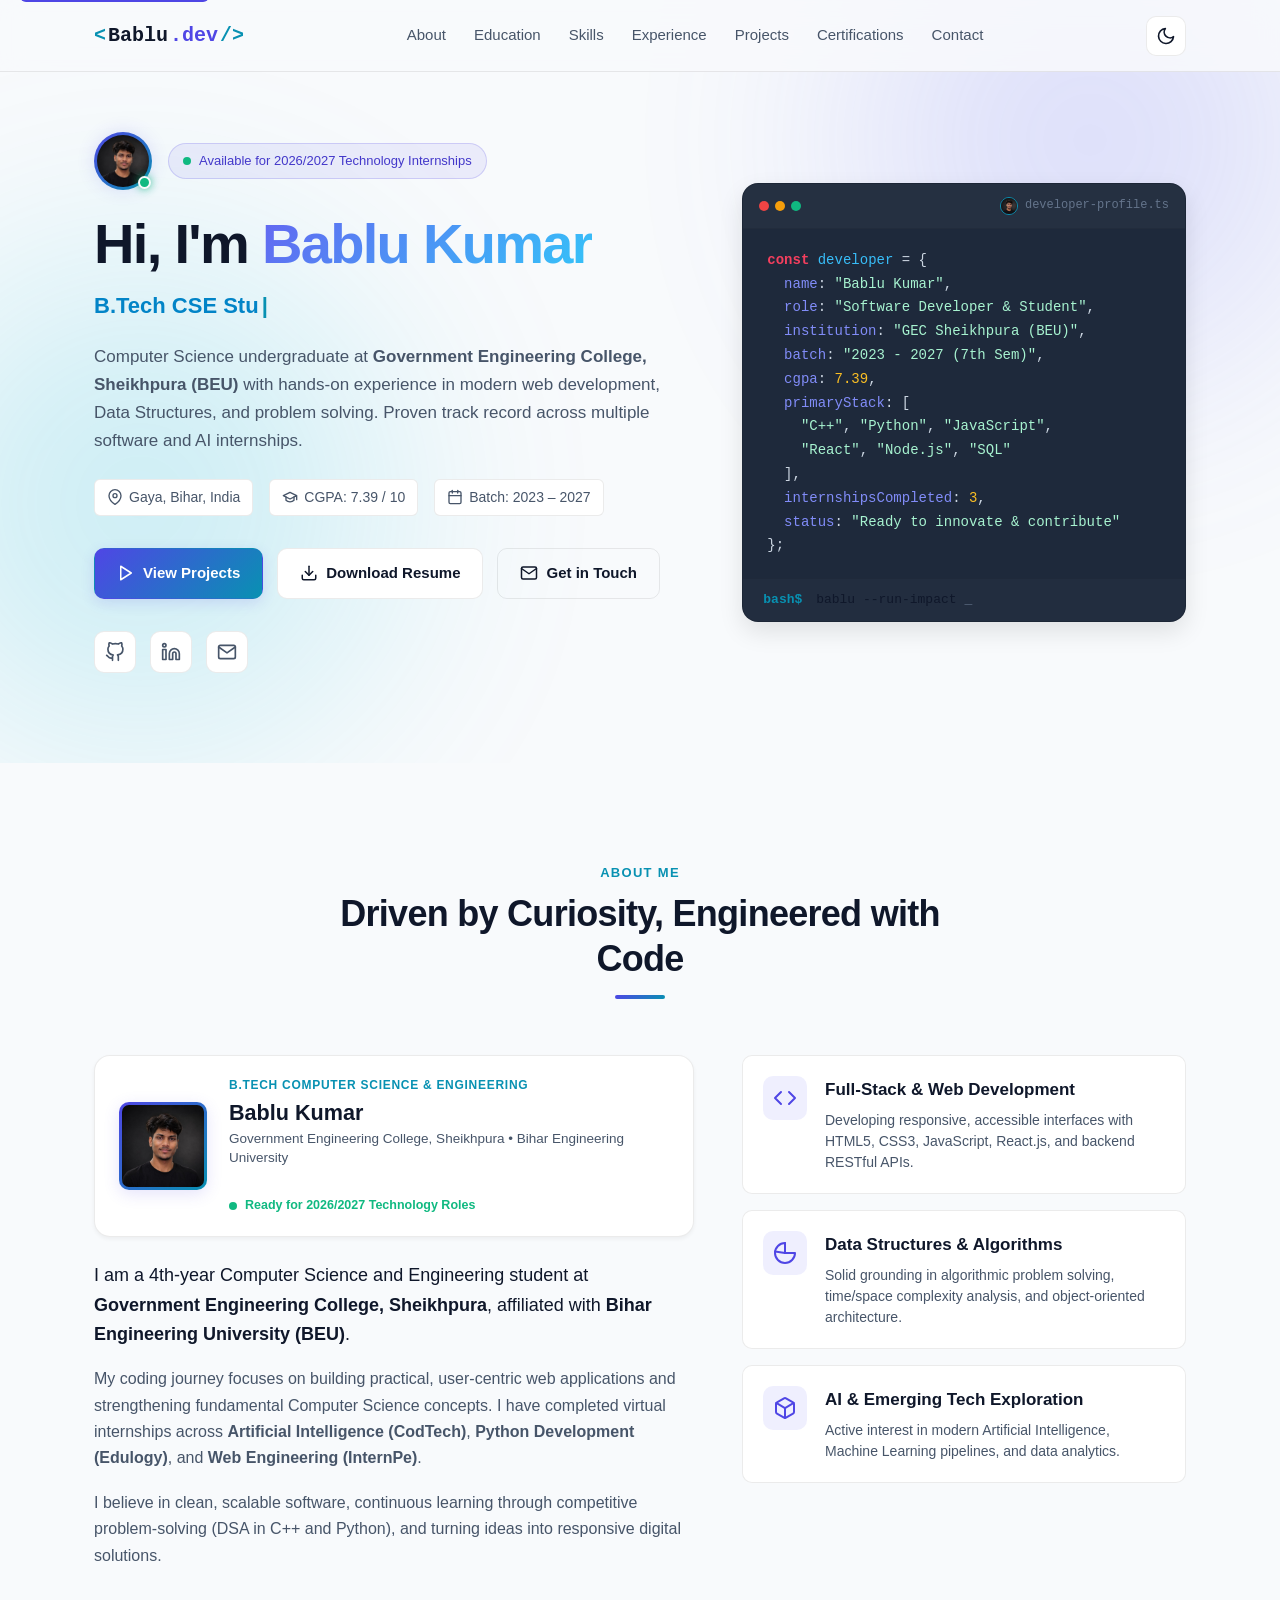
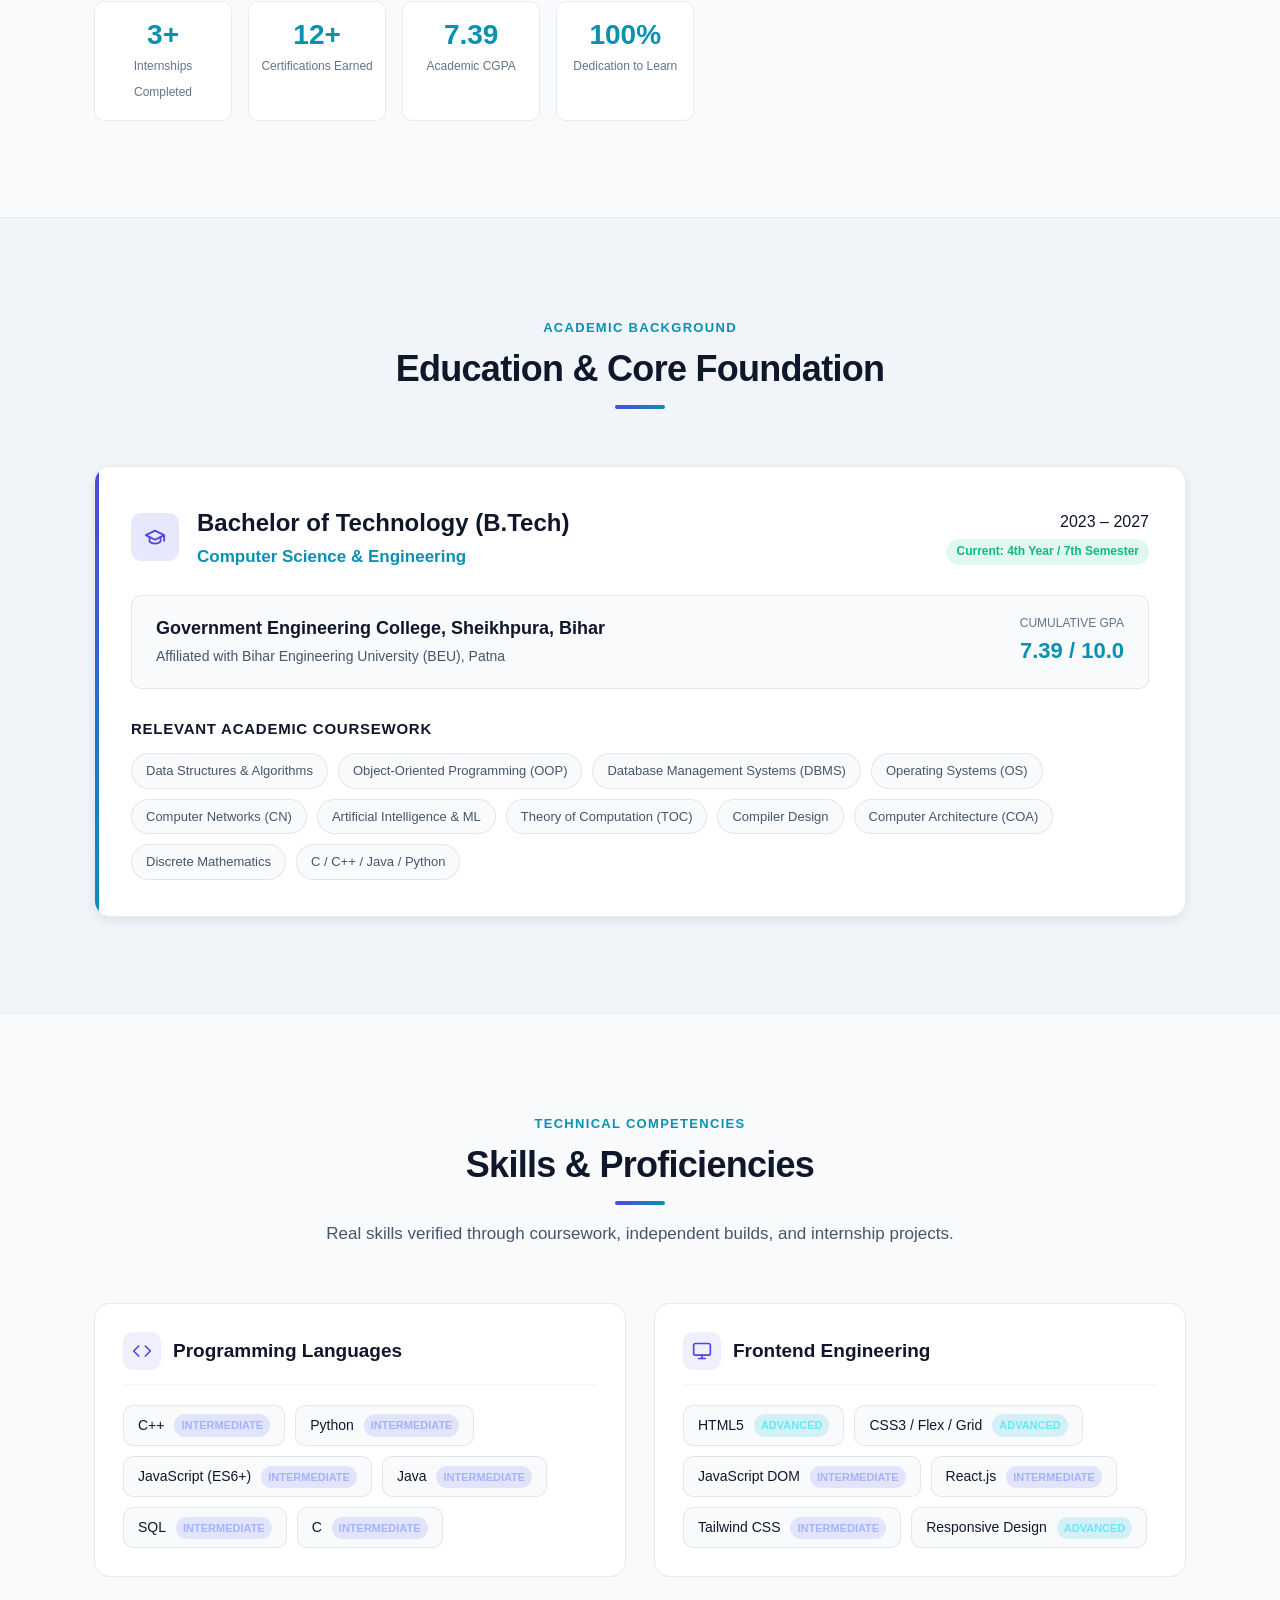
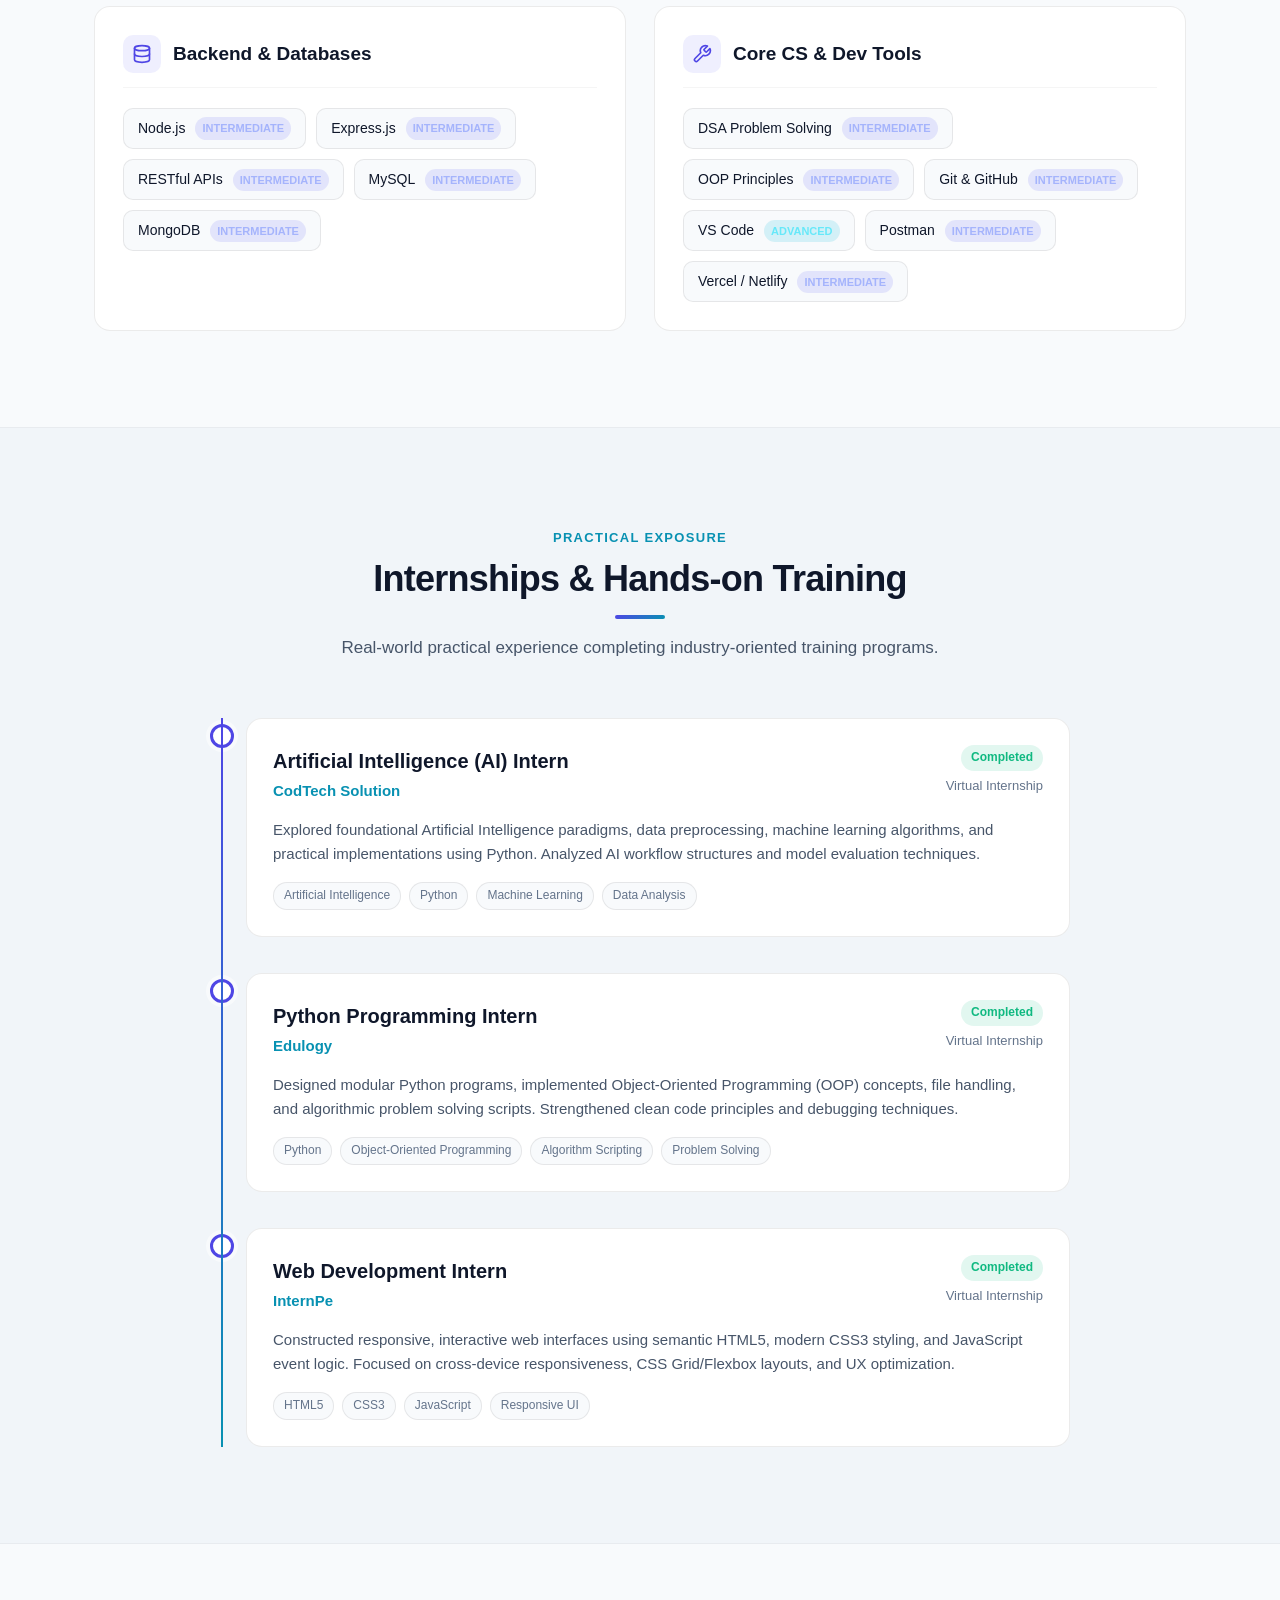
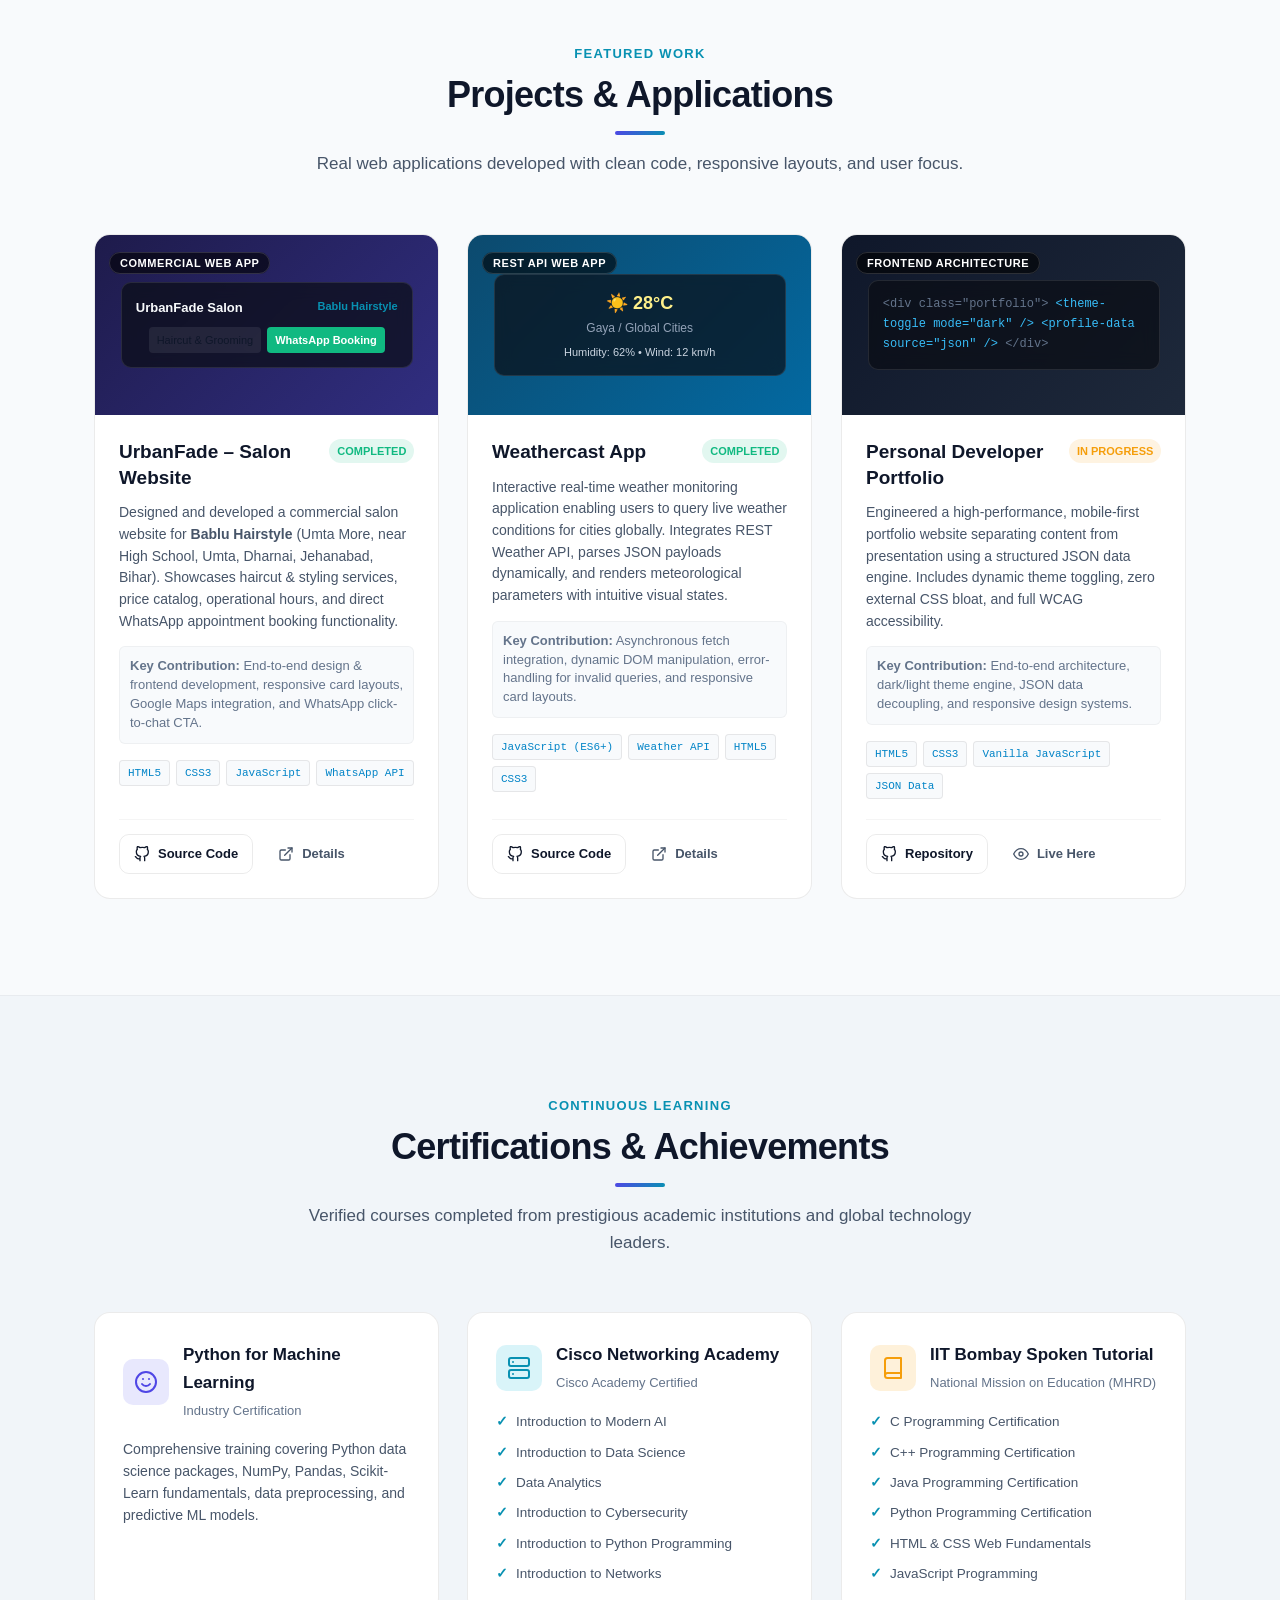
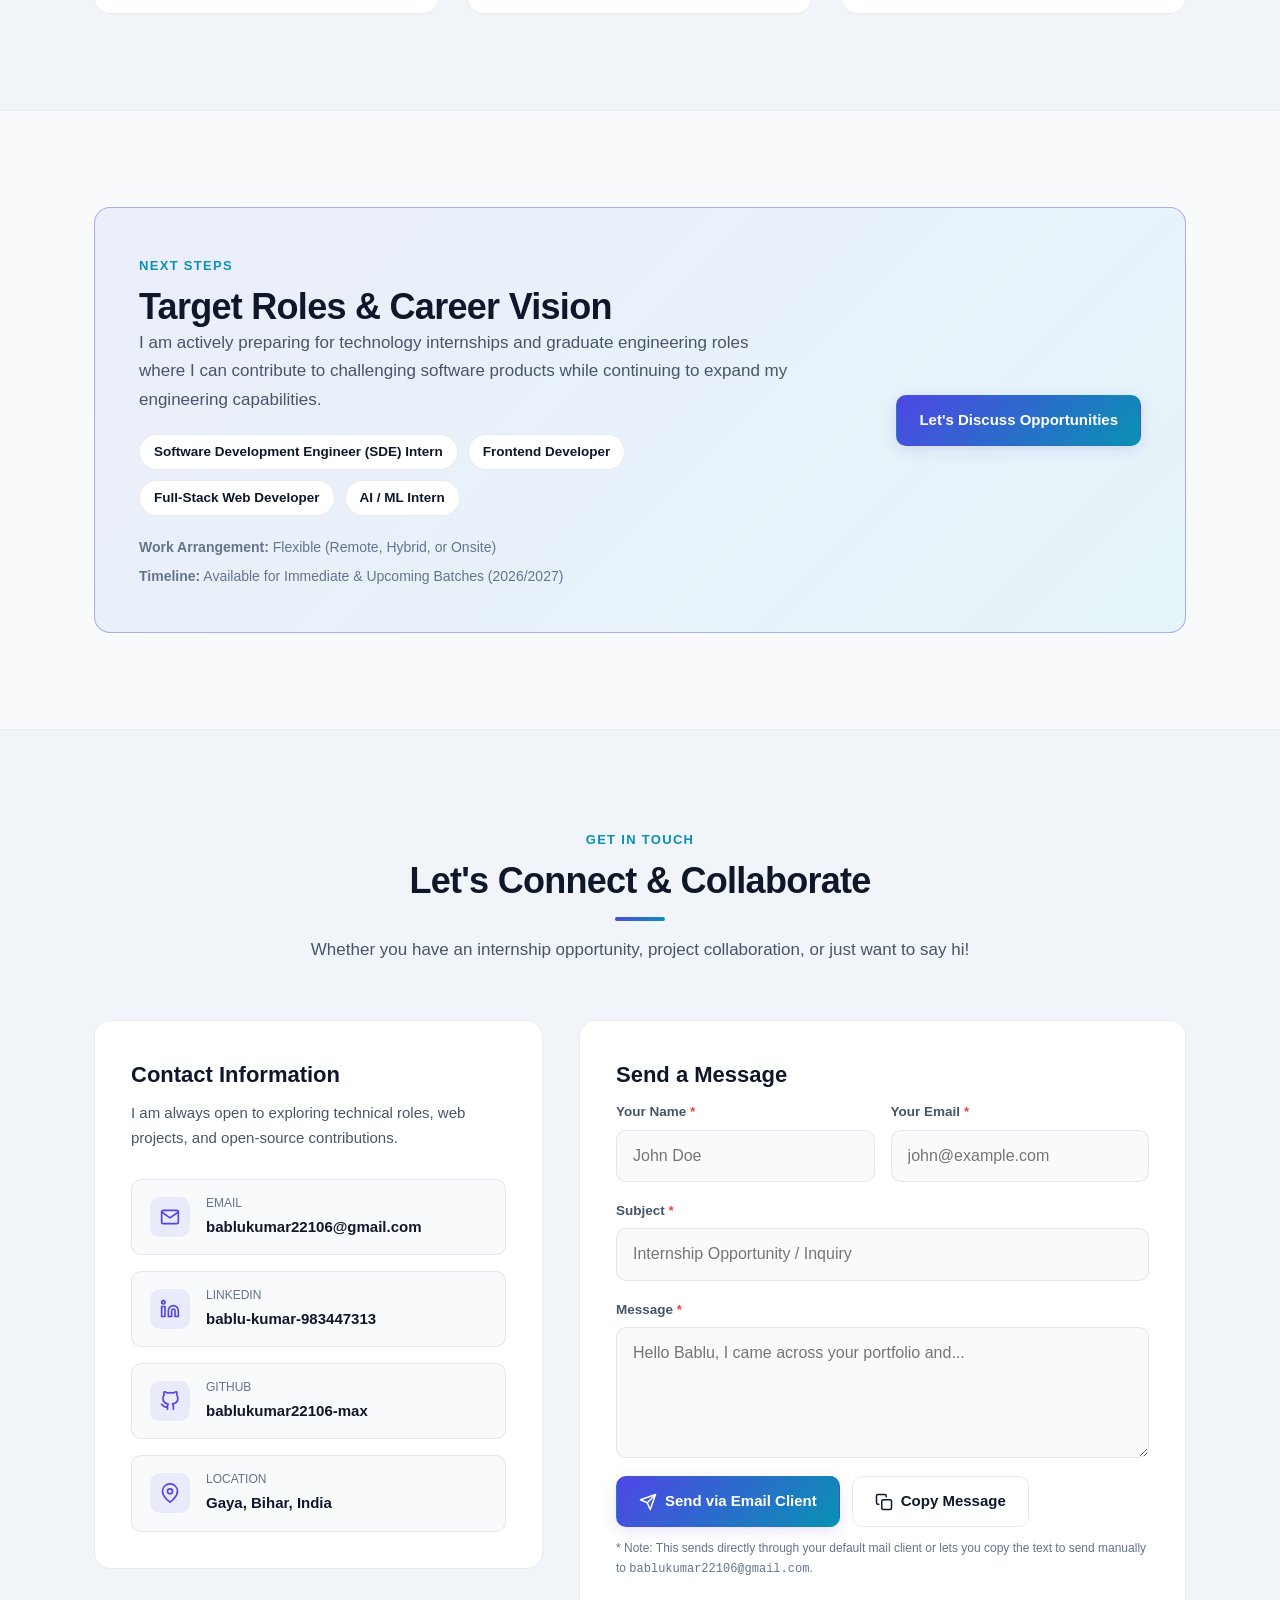
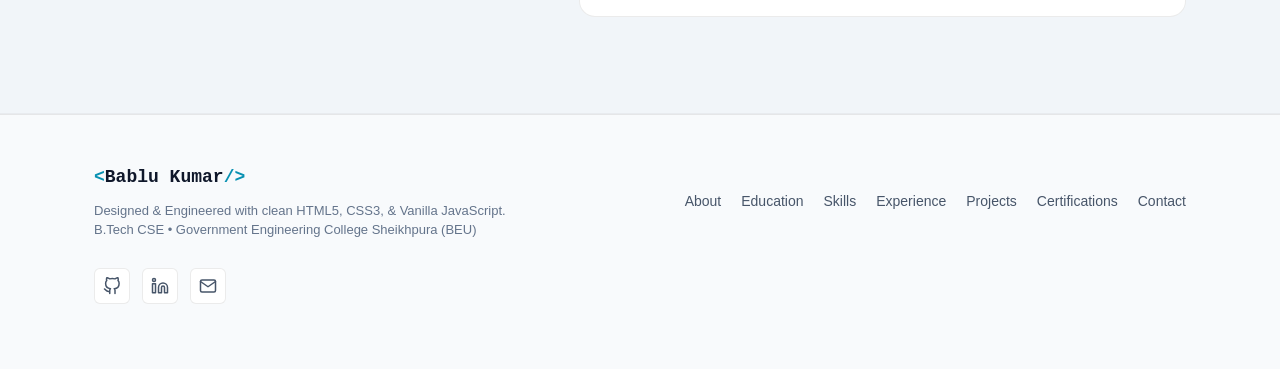
==== index.html @ 091435c8 "Initial portfolio upload" ====
<!DOCTYPE html>
<html lang="en" data-theme="dark">
<head>
  <meta charset="UTF-8">
  <meta name="viewport" content="width=device-width, initial-scale=1.0">
  <title>Bablu Kumar | B.Tech CSE & Full-Stack Web Developer Portfolio</title>
  <meta name="description" content="Personal portfolio of Bablu Kumar, B.Tech Computer Science student at GEC Sheikhpura (BEU). Full-stack web developer, AI/ML enthusiast, and problem solver seeking 2026/2027 tech opportunities.">
  <meta name="keywords" content="Bablu Kumar, Portfolio, B.Tech CSE, Full Stack Developer, Web Developer, Bihar Engineering University, GEC Sheikhpura, Python, React, JavaScript, AI Intern">
  <meta name="author" content="Bablu Kumar">
  
  <!-- Open Graph / Meta for Social Sharing -->
  <meta property="og:title" content="Bablu Kumar | B.Tech CSE & Full-Stack Developer">
  <meta property="og:description" content="B.Tech Computer Science undergraduate, full-stack developer, and problem solver. View projects, experience, skills, and certifications.">
  <meta property="og:type" content="website">
  
  <link rel="stylesheet" href="style.css">
</head>
<body>
  <!-- PAGE PRELOADER -->
  <div id="page-loader" class="page-loader" aria-hidden="true">
    <div class="loader-content">
      <div class="loader-brand">
        <span class="loader-bracket">&lt;</span>
        <span class="loader-logo-name">Bablu</span>
        <span class="loader-logo-accent">.dev</span>
        <span class="loader-bracket">/&gt;</span>
      </div>
      <div class="loader-bar">
        <div class="loader-progress"></div>
      </div>
    </div>
  </div>

  <!-- SKIP TO CONTENT FOR ACCESSIBILITY -->
  <a href="#main-content" class="skip-link">Skip to main content</a>

  <!-- NAVBAR -->
  <header class="navbar" id="navbar">
    <div class="nav-container">
      <a href="#hero" class="nav-logo" aria-label="Bablu Kumar Portfolio Home">
        <span class="logo-bracket">&lt;</span>
        <span class="logo-name">Bablu</span>
        <span class="logo-accent">.dev</span>
        <span class="logo-bracket">/&gt;</span>
      </a>

      <!-- Desktop Navigation Menu -->
      <nav class="nav-menu" id="nav-menu" aria-label="Main Navigation">
        <ul class="nav-list">
          <li><a href="#about" class="nav-link">About</a></li>
          <li><a href="#education" class="nav-link">Education</a></li>
          <li><a href="#skills" class="nav-link">Skills</a></li>
          <li><a href="#experience" class="nav-link">Experience</a></li>
          <li><a href="#projects" class="nav-link">Projects</a></li>
          <li><a href="#certifications" class="nav-link">Certifications</a></li>
          <li><a href="#contact" class="nav-link">Contact</a></li>
        </ul>
      </nav>

      <!-- Action Buttons (Theme Toggle & Mobile Menu) -->
      <div class="nav-actions">
        <button id="theme-toggle" class="icon-btn" aria-label="Toggle light and dark theme" title="Toggle Theme">
          <!-- Sun Icon (shown in dark mode) -->
          <svg class="sun-icon" xmlns="http://www.w3.org/2000/svg" width="20" height="20" viewBox="0 0 24 24" fill="none" stroke="currentColor" stroke-width="2" stroke-linecap="round" stroke-linejoin="round">
            <circle cx="12" cy="12" r="5"></circle>
            <line x1="12" y1="1" x2="12" y2="3"></line>
            <line x1="12" y1="21" x2="12" y2="23"></line>
            <line x1="4.22" y1="4.22" x2="5.64" y2="5.64"></line>
            <line x1="18.36" y1="18.36" x2="19.78" y2="19.78"></line>
            <line x1="1" y1="12" x2="3" y2="12"></line>
            <line x1="21" y1="12" x2="23" y2="12"></line>
            <line x1="4.22" y1="19.78" x2="5.64" y2="18.36"></line>
            <line x1="18.36" y1="5.64" x2="19.78" y2="4.22"></line>
          </svg>
          <!-- Moon Icon (shown in light mode) -->
          <svg class="moon-icon" xmlns="http://www.w3.org/2000/svg" width="20" height="20" viewBox="0 0 24 24" fill="none" stroke="currentColor" stroke-width="2" stroke-linecap="round" stroke-linejoin="round">
            <path d="M21 12.79A9 9 0 1 1 11.21 3 7 7 0 0 0 21 12.79z"></path>
          </svg>
        </button>

        <button id="menu-toggle" class="icon-btn mobile-menu-btn" aria-label="Toggle mobile menu" aria-expanded="false" aria-controls="nav-menu">
          <span class="hamburger-bar"></span>
          <span class="hamburger-bar"></span>
          <span class="hamburger-bar"></span>
        </button>
      </div>
    </div>
  </header>

  <!-- MAIN CONTENT CONTAINER -->
  <main id="main-content">

    <!-- HERO SECTION -->
    <section class="hero-section" id="hero">
      <div class="hero-glow hero-glow-1"></div>
      <div class="hero-glow hero-glow-2"></div>
      <div class="container hero-container">
        
        <div class="hero-content">
          <div class="hero-avatar-badge-row">
            <div class="hero-avatar-frame" title="Bablu Kumar">
              <img src="assets/images/profile.jpg" alt="Bablu Kumar" class="hero-avatar-img">
              <span class="avatar-online-dot" title="Available for Opportunities"></span>
            </div>
            <div class="badge-pill">
              <span class="status-pulse"></span>
              <span>Available for 2026/2027 Technology Internships</span>
            </div>
          </div>

          <h1 class="hero-title hero-title-reveal">
            Hi, I'm <span class="gradient-text hero-name-shimmer">Bablu Kumar</span>
          </h1>

          <p class="hero-subtitle">
            <span class="typed-tagline" id="hero-typing-target">B.Tech CSE Student &amp; Full-Stack Developer</span><span class="typing-cursor" aria-hidden="true">|</span>
          </p>

          <p class="hero-description">
            Computer Science undergraduate at <strong>Government Engineering College, Sheikhpura (BEU)</strong> with hands-on experience in modern web development, Data Structures, and problem solving. Proven track record across multiple software and AI internships.
          </p>

          <div class="hero-meta">
            <span class="meta-item">
              <svg xmlns="http://www.w3.org/2000/svg" width="16" height="16" viewBox="0 0 24 24" fill="none" stroke="currentColor" stroke-width="2" stroke-linecap="round" stroke-linejoin="round"><path d="M21 10c0 7-9 13-9 13s-9-6-9-13a9 9 0 0 1 18 0z"></path><circle cx="12" cy="10" r="3"></circle></svg>
              Gaya, Bihar, India
            </span>
            <span class="meta-item">
              <svg xmlns="http://www.w3.org/2000/svg" width="16" height="16" viewBox="0 0 24 24" fill="none" stroke="currentColor" stroke-width="2" stroke-linecap="round" stroke-linejoin="round"><path d="M22 10v6M2 10l10-5 10 5-10 5z"></path><path d="M6 12v5c3 3 9 3 12 0v-5"></path></svg>
              CGPA: 7.39 / 10
            </span>
            <span class="meta-item">
              <svg xmlns="http://www.w3.org/2000/svg" width="16" height="16" viewBox="0 0 24 24" fill="none" stroke="currentColor" stroke-width="2" stroke-linecap="round" stroke-linejoin="round"><rect x="3" y="4" width="18" height="18" rx="2" ry="2"></rect><line x1="16" y1="2" x2="16" y2="6"></line><line x1="8" y1="2" x2="8" y2="6"></line><line x1="3" y1="10" x2="21" y2="10"></line></svg>
              Batch: 2023 – 2027
            </span>
          </div>

          <div class="hero-cta">
            <a href="#projects" class="btn btn-primary">
              <svg xmlns="http://www.w3.org/2000/svg" width="18" height="18" viewBox="0 0 24 24" fill="none" stroke="currentColor" stroke-width="2" stroke-linecap="round" stroke-linejoin="round"><polygon points="5 3 19 12 5 21 5 3"></polygon></svg>
              View Projects
            </a>
            <button class="btn btn-secondary" id="resume-btn" onclick="openResumeModal()">
              <svg xmlns="http://www.w3.org/2000/svg" width="18" height="18" viewBox="0 0 24 24" fill="none" stroke="currentColor" stroke-width="2" stroke-linecap="round" stroke-linejoin="round"><path d="M21 15v4a2 2 0 0 1-2 2H5a2 2 0 0 1-2-2v-4"></path><polyline points="7 10 12 15 17 10"></polyline><line x1="12" y1="15" x2="12" y2="3"></line></svg>
              Download Resume
            </button>
            <a href="#contact" class="btn btn-outline">
              <svg xmlns="http://www.w3.org/2000/svg" width="18" height="18" viewBox="0 0 24 24" fill="none" stroke="currentColor" stroke-width="2" stroke-linecap="round" stroke-linejoin="round"><path d="M4 4h16c1.1 0 2 .9 2 2v12c0 1.1-.9 2-2 2H4c-1.1 0-2-.9-2-2V6c0-1.1.9-2 2-2z"></path><polyline points="22,6 12,13 2,6"></polyline></svg>
              Get in Touch
            </a>
          </div>

          <div class="hero-socials">
            <a href="https://github.com/bablukumar22106-max" target="_blank" rel="noopener noreferrer" class="social-icon" aria-label="Bablu Kumar GitHub Profile">
              <svg xmlns="http://www.w3.org/2000/svg" width="20" height="20" viewBox="0 0 24 24" fill="none" stroke="currentColor" stroke-width="2" stroke-linecap="round" stroke-linejoin="round"><path d="M9 19c-5 1.5-5-2.5-7-3m14 6v-3.87a3.37 3.37 0 0 0-.94-2.61c3.14-.35 6.44-1.54 6.44-7A5.44 5.44 0 0 0 20 4.77 5.07 5.07 0 0 0 19.91 1S18.73.65 16 2.48a13.38 13.38 0 0 0-7 0C6.27.65 5.09 1 5.09 1A5.07 5.07 0 0 0 5 4.77a5.44 5.44 0 0 0-1.5 3.78c0 5.42 3.3 6.61 6.44 7A3.37 3.37 0 0 0 9 18.13V22"></path></svg>
            </a>
            <a href="https://www.linkedin.com/in/bablu-kumar-983447313" target="_blank" rel="noopener noreferrer" class="social-icon" aria-label="Bablu Kumar LinkedIn Profile">
              <svg xmlns="http://www.w3.org/2000/svg" width="20" height="20" viewBox="0 0 24 24" fill="none" stroke="currentColor" stroke-width="2" stroke-linecap="round" stroke-linejoin="round"><path d="M16 8a6 6 0 0 1 6 6v7h-4v-7a2 2 0 0 0-2-2 2 2 0 0 0-2 2v7h-4v-7a6 6 0 0 1 6-6z"></path><rect x="2" y="9" width="4" height="12"></rect><circle cx="4" cy="4" r="2"></circle></svg>
            </a>
            <a href="mailto:bablukumar22106@gmail.com" class="social-icon" aria-label="Send Email to Bablu Kumar">
              <svg xmlns="http://www.w3.org/2000/svg" width="20" height="20" viewBox="0 0 24 24" fill="none" stroke="currentColor" stroke-width="2" stroke-linecap="round" stroke-linejoin="round"><path d="M4 4h16c1.1 0 2 .9 2 2v12c0 1.1-.9 2-2 2H4c-1.1 0-2-.9-2-2V6c0-1.1.9-2 2-2z"></path><polyline points="22,6 12,13 2,6"></polyline></svg>
            </a>
          </div>
        </div>

        <div class="hero-visual">
          <div class="code-card">
            <div class="code-card-header">
              <div class="code-dots">
                <span class="dot dot-red"></span>
                <span class="dot dot-yellow"></span>
                <span class="dot dot-green"></span>
              </div>
              <div class="code-author-tab">
                <img src="assets/images/profile.jpg" alt="Bablu Kumar" class="code-author-mini-img">
                <span class="code-filename">developer-profile.ts</span>
              </div>
            </div>
            <pre class="code-body"><code><span class="token-keyword">const</span> <span class="token-variable">developer</span> = {
  <span class="token-prop">name</span>: <span class="token-string">"Bablu Kumar"</span>,
  <span class="token-prop">role</span>: <span class="token-string">"Software Developer & Student"</span>,
  <span class="token-prop">institution</span>: <span class="token-string">"GEC Sheikhpura (BEU)"</span>,
  <span class="token-prop">batch</span>: <span class="token-string">"2023 - 2027 (7th Sem)"</span>,
  <span class="token-prop">cgpa</span>: <span class="token-number">7.39</span>,
  <span class="token-prop">primaryStack</span>: [
    <span class="token-string">"C++"</span>, <span class="token-string">"Python"</span>, <span class="token-string">"JavaScript"</span>,
    <span class="token-string">"React"</span>, <span class="token-string">"Node.js"</span>, <span class="token-string">"SQL"</span>
  ],
  <span class="token-prop">internshipsCompleted</span>: <span class="token-number">3</span>,
  <span class="token-prop">status</span>: <span class="token-string">"Ready to innovate & contribute"</span>
};</code></pre>
            <div class="code-card-footer">
              <span class="terminal-prompt">bash$</span> <span class="terminal-cmd">bablu --run-impact</span>
              <span class="cursor-blink">_</span>
            </div>
          </div>
        </div>

      </div>
    </section>

    <!-- ABOUT SECTION -->
    <section class="section" id="about">
      <div class="container">
        <div class="section-header reveal-on-scroll">
          <span class="section-tag">About Me</span>
          <h2 class="section-title">Driven by Curiosity, Engineered with Code</h2>
          <div class="title-underline"></div>
        </div>

        <div class="about-grid">
          <div class="about-text reveal-on-scroll reveal-left">
            <div class="about-author-card">
              <div class="about-photo-frame">
                <img src="assets/images/profile.jpg" alt="Bablu Kumar - Software Developer" class="about-photo-img">
              </div>
              <div class="about-author-info">
                <span class="author-label">B.Tech Computer Science &amp; Engineering</span>
                <h3 class="author-name">Bablu Kumar</h3>
                <p class="author-uni">Government Engineering College, Sheikhpura • Bihar Engineering University</p>
                <div class="author-status-chip">
                  <span class="status-pulse"></span>
                  <span>Ready for 2026/2027 Technology Roles</span>
                </div>
              </div>
            </div>

            <p class="lead-text">
              I am a 4th-year Computer Science and Engineering student at <strong>Government Engineering College, Sheikhpura</strong>, affiliated with <strong>Bihar Engineering University (BEU)</strong>.
            </p>
            <p>
              My coding journey focuses on building practical, user-centric web applications and strengthening fundamental Computer Science concepts. I have completed virtual internships across <strong>Artificial Intelligence (CodTech)</strong>, <strong>Python Development (Edulogy)</strong>, and <strong>Web Engineering (InternPe)</strong>.
            </p>
            <p>
              I believe in clean, scalable software, continuous learning through competitive problem-solving (DSA in C++ and Python), and turning ideas into responsive digital solutions.
            </p>

            <div class="stats-row reveal-stagger">
              <div class="stat-card">
                <span class="stat-num">3+</span>
                <span class="stat-label">Internships Completed</span>
              </div>
              <div class="stat-card">
                <span class="stat-num">12+</span>
                <span class="stat-label">Certifications Earned</span>
              </div>
              <div class="stat-card">
                <span class="stat-num">7.39</span>
                <span class="stat-label">Academic CGPA</span>
              </div>
              <div class="stat-card">
                <span class="stat-num">100%</span>
                <span class="stat-label">Dedication to Learn</span>
              </div>
            </div>
          </div>

          <div class="about-highlights reveal-on-scroll reveal-right reveal-stagger">
            <div class="highlight-card">
              <div class="highlight-icon">
                <svg xmlns="http://www.w3.org/2000/svg" width="24" height="24" viewBox="0 0 24 24" fill="none" stroke="currentColor" stroke-width="2" stroke-linecap="round" stroke-linejoin="round"><polyline points="16 18 22 12 16 6"></polyline><polyline points="8 6 2 12 8 18"></polyline></svg>
              </div>
              <div class="highlight-info">
                <h3>Full-Stack & Web Development</h3>
                <p>Developing responsive, accessible interfaces with HTML5, CSS3, JavaScript, React.js, and backend RESTful APIs.</p>
              </div>
            </div>

            <div class="highlight-card">
              <div class="highlight-icon">
                <svg xmlns="http://www.w3.org/2000/svg" width="24" height="24" viewBox="0 0 24 24" fill="none" stroke="currentColor" stroke-width="2" stroke-linecap="round" stroke-linejoin="round"><path d="M12 2a10 10 0 1 0 10 10H12V2z"></path><path d="M12 12L2.1 10.5"></path><path d="M12 12V2.1"></path></svg>
              </div>
              <div class="highlight-info">
                <h3>Data Structures & Algorithms</h3>
                <p>Solid grounding in algorithmic problem solving, time/space complexity analysis, and object-oriented architecture.</p>
              </div>
            </div>

            <div class="highlight-card">
              <div class="highlight-icon">
                <svg xmlns="http://www.w3.org/2000/svg" width="24" height="24" viewBox="0 0 24 24" fill="none" stroke="currentColor" stroke-width="2" stroke-linecap="round" stroke-linejoin="round"><path d="M21 16V8a2 2 0 0 0-1-1.73l-7-4a2 2 0 0 0-2 0l-7 4A2 2 0 0 0 3 8v8a2 2 0 0 0 1 1.73l7 4a2 2 0 0 0 2 0l7-4A2 2 0 0 0 21 16z"></path><polyline points="3.27 6.96 12 12.01 20.73 6.96"></polyline><line x1="12" y1="22.08" x2="12" y2="12"></line></svg>
              </div>
              <div class="highlight-info">
                <h3>AI & Emerging Tech Exploration</h3>
                <p>Active interest in modern Artificial Intelligence, Machine Learning pipelines, and data analytics.</p>
              </div>
            </div>
          </div>
        </div>
      </div>
    </section>

    <!-- EDUCATION SECTION -->
    <section class="section section-alt" id="education">
      <div class="container">
        <div class="section-header reveal-on-scroll">
          <span class="section-tag">Academic Background</span>
          <h2 class="section-title">Education & Core Foundation</h2>
          <div class="title-underline"></div>
        </div>

        <div class="education-card reveal-on-scroll reveal-up">
          <div class="edu-header">
            <div class="edu-badge">
              <svg xmlns="http://www.w3.org/2000/svg" width="22" height="22" viewBox="0 0 24 24" fill="none" stroke="currentColor" stroke-width="2" stroke-linecap="round" stroke-linejoin="round"><path d="M22 10v6M2 10l10-5 10 5-10 5z"></path><path d="M6 12v5c3 3 9 3 12 0v-5"></path></svg>
            </div>
            <div class="edu-meta-title">
              <h3 class="edu-degree">Bachelor of Technology (B.Tech)</h3>
              <p class="edu-specialization">Computer Science & Engineering</p>
            </div>
            <div class="edu-timeline-badge">
              <span>2023 – 2027</span>
              <span class="edu-current-badge">Current: 4th Year / 7th Semester</span>
            </div>
          </div>

          <div class="edu-institution-info">
            <div class="institution-name">
              <strong>Government Engineering College, Sheikhpura, Bihar</strong>
              <span class="affiliation-text">Affiliated with Bihar Engineering University (BEU), Patna</span>
            </div>
            <div class="cgpa-pill">
              <span class="cgpa-label">Cumulative GPA</span>
              <span class="cgpa-value">7.39 / 10.0</span>
            </div>
          </div>

          <div class="coursework-container">
            <h4 class="coursework-title">Relevant Academic Coursework</h4>
            <div class="coursework-tags">
              <span class="course-tag">Data Structures & Algorithms</span>
              <span class="course-tag">Object-Oriented Programming (OOP)</span>
              <span class="course-tag">Database Management Systems (DBMS)</span>
              <span class="course-tag">Operating Systems (OS)</span>
              <span class="course-tag">Computer Networks (CN)</span>
              <span class="course-tag">Artificial Intelligence & ML</span>
              <span class="course-tag">Theory of Computation (TOC)</span>
              <span class="course-tag">Compiler Design</span>
              <span class="course-tag">Computer Architecture (COA)</span>
              <span class="course-tag">Discrete Mathematics</span>
              <span class="course-tag">C / C++ / Java / Python</span>
            </div>
          </div>
        </div>
      </div>
    </section>

    <!-- TECHNICAL SKILLS SECTION -->
    <section class="section" id="skills">
      <div class="container">
        <div class="section-header reveal-on-scroll">
          <span class="section-tag">Technical Competencies</span>
          <h2 class="section-title">Skills & Proficiencies</h2>
          <div class="title-underline"></div>
          <p class="section-subtitle">Real skills verified through coursework, independent builds, and internship projects.</p>
        </div>

        <div class="skills-grid reveal-stagger">
          <!-- Programming Languages -->
          <div class="skill-category-card reveal-on-scroll reveal-up">
            <div class="category-header">
              <div class="category-icon">
                <svg xmlns="http://www.w3.org/2000/svg" width="20" height="20" viewBox="0 0 24 24" fill="none" stroke="currentColor" stroke-width="2" stroke-linecap="round" stroke-linejoin="round"><polyline points="16 18 22 12 16 6"></polyline><polyline points="8 6 2 12 8 18"></polyline></svg>
              </div>
              <h3>Programming Languages</h3>
            </div>
            <div class="skill-items">
              <div class="skill-pill">
                <span class="skill-name">C++</span>
                <span class="skill-level intermediate">Intermediate</span>
              </div>
              <div class="skill-pill">
                <span class="skill-name">Python</span>
                <span class="skill-level intermediate">Intermediate</span>
              </div>
              <div class="skill-pill">
                <span class="skill-name">JavaScript (ES6+)</span>
                <span class="skill-level intermediate">Intermediate</span>
              </div>
              <div class="skill-pill">
                <span class="skill-name">Java</span>
                <span class="skill-level intermediate">Intermediate</span>
              </div>
              <div class="skill-pill">
                <span class="skill-name">SQL</span>
                <span class="skill-level intermediate">Intermediate</span>
              </div>
              <div class="skill-pill">
                <span class="skill-name">C</span>
                <span class="skill-level intermediate">Intermediate</span>
              </div>
            </div>
          </div>

          <!-- Frontend Development -->
          <div class="skill-category-card reveal-on-scroll reveal-up">
            <div class="category-header">
              <div class="category-icon">
                <svg xmlns="http://www.w3.org/2000/svg" width="20" height="20" viewBox="0 0 24 24" fill="none" stroke="currentColor" stroke-width="2" stroke-linecap="round" stroke-linejoin="round"><rect x="2" y="3" width="20" height="14" rx="2" ry="2"></rect><line x1="8" y1="21" x2="16" y2="21"></line><line x1="12" y1="17" x2="12" y2="21"></line></svg>
              </div>
              <h3>Frontend Engineering</h3>
            </div>
            <div class="skill-items">
              <div class="skill-pill">
                <span class="skill-name">HTML5</span>
                <span class="skill-level advanced">Advanced</span>
              </div>
              <div class="skill-pill">
                <span class="skill-name">CSS3 / Flex / Grid</span>
                <span class="skill-level advanced">Advanced</span>
              </div>
              <div class="skill-pill">
                <span class="skill-name">JavaScript DOM</span>
                <span class="skill-level intermediate">Intermediate</span>
              </div>
              <div class="skill-pill">
                <span class="skill-name">React.js</span>
                <span class="skill-level intermediate">Intermediate</span>
              </div>
              <div class="skill-pill">
                <span class="skill-name">Tailwind CSS</span>
                <span class="skill-level intermediate">Intermediate</span>
              </div>
              <div class="skill-pill">
                <span class="skill-name">Responsive Design</span>
                <span class="skill-level advanced">Advanced</span>
              </div>
            </div>
          </div>

          <!-- Backend & Databases -->
          <div class="skill-category-card reveal-on-scroll reveal-up">
            <div class="category-header">
              <div class="category-icon">
                <svg xmlns="http://www.w3.org/2000/svg" width="20" height="20" viewBox="0 0 24 24" fill="none" stroke="currentColor" stroke-width="2" stroke-linecap="round" stroke-linejoin="round"><ellipse cx="12" cy="5" rx="9" ry="3"></ellipse><path d="M21 12c0 1.66-4 3-9 3s-9-1.34-9-3"></path><path d="M3 5v14c0 1.66 4 3 9 3s9-1.34 9-3V5"></path></svg>
              </div>
              <h3>Backend & Databases</h3>
            </div>
            <div class="skill-items">
              <div class="skill-pill">
                <span class="skill-name">Node.js</span>
                <span class="skill-level intermediate">Intermediate</span>
              </div>
              <div class="skill-pill">
                <span class="skill-name">Express.js</span>
                <span class="skill-level intermediate">Intermediate</span>
              </div>
              <div class="skill-pill">
                <span class="skill-name">RESTful APIs</span>
                <span class="skill-level intermediate">Intermediate</span>
              </div>
              <div class="skill-pill">
                <span class="skill-name">MySQL</span>
                <span class="skill-level intermediate">Intermediate</span>
              </div>
              <div class="skill-pill">
                <span class="skill-name">MongoDB</span>
                <span class="skill-level intermediate">Intermediate</span>
              </div>
            </div>
          </div>

          <!-- Core CS & Tools -->
          <div class="skill-category-card reveal-on-scroll reveal-up">
            <div class="category-header">
              <div class="category-icon">
                <svg xmlns="http://www.w3.org/2000/svg" width="20" height="20" viewBox="0 0 24 24" fill="none" stroke="currentColor" stroke-width="2" stroke-linecap="round" stroke-linejoin="round"><path d="M14.7 6.3a1 1 0 0 0 0 1.4l1.6 1.6a1 1 0 0 0 1.4 0l3.77-3.77a6 6 0 0 1-7.94 7.94l-6.91 6.91a2.12 2.12 0 0 1-3-3l6.91-6.91a6 6 0 0 1 7.94-7.94l-3.76 3.76z"></path></svg>
              </div>
              <h3>Core CS & Dev Tools</h3>
            </div>
            <div class="skill-items">
              <div class="skill-pill">
                <span class="skill-name">DSA Problem Solving</span>
                <span class="skill-level intermediate">Intermediate</span>
              </div>
              <div class="skill-pill">
                <span class="skill-name">OOP Principles</span>
                <span class="skill-level intermediate">Intermediate</span>
              </div>
              <div class="skill-pill">
                <span class="skill-name">Git & GitHub</span>
                <span class="skill-level intermediate">Intermediate</span>
              </div>
              <div class="skill-pill">
                <span class="skill-name">VS Code</span>
                <span class="skill-level advanced">Advanced</span>
              </div>
              <div class="skill-pill">
                <span class="skill-name">Postman</span>
                <span class="skill-level intermediate">Intermediate</span>
              </div>
              <div class="skill-pill">
                <span class="skill-name">Vercel / Netlify</span>
                <span class="skill-level intermediate">Intermediate</span>
              </div>
            </div>
          </div>
        </div>
      </div>
    </section>

    <!-- INTERNSHIPS & EXPERIENCE SECTION -->
    <section class="section section-alt" id="experience">
      <div class="container">
        <div class="section-header reveal-on-scroll">
          <span class="section-tag">Practical Exposure</span>
          <h2 class="section-title">Internships & Hands-on Training</h2>
          <div class="title-underline"></div>
          <p class="section-subtitle">Real-world practical experience completing industry-oriented training programs.</p>
        </div>

        <div class="timeline">
          <!-- Internship 1: CodTech Solution -->
          <div class="timeline-item reveal-on-scroll reveal-up">
            <div class="timeline-dot"></div>
            <div class="timeline-content">
              <div class="timeline-header">
                <div>
                  <h3 class="timeline-title">Artificial Intelligence (AI) Intern</h3>
                  <span class="timeline-company">CodTech Solution</span>
                </div>
                <div class="timeline-meta">
                  <span class="timeline-badge status-completed">Completed</span>
                  <span class="timeline-date">Virtual Internship</span>
                </div>
              </div>
              <p class="timeline-description">
                Explored foundational Artificial Intelligence paradigms, data preprocessing, machine learning algorithms, and practical implementations using Python. Analyzed AI workflow structures and model evaluation techniques.
              </p>
              <div class="timeline-tags">
                <span class="tag">Artificial Intelligence</span>
                <span class="tag">Python</span>
                <span class="tag">Machine Learning</span>
                <span class="tag">Data Analysis</span>
              </div>
            </div>
          </div>

          <!-- Internship 2: Edulogy -->
          <div class="timeline-item reveal-on-scroll reveal-up">
            <div class="timeline-dot"></div>
            <div class="timeline-content">
              <div class="timeline-header">
                <div>
                  <h3 class="timeline-title">Python Programming Intern</h3>
                  <span class="timeline-company">Edulogy</span>
                </div>
                <div class="timeline-meta">
                  <span class="timeline-badge status-completed">Completed</span>
                  <span class="timeline-date">Virtual Internship</span>
                </div>
              </div>
              <p class="timeline-description">
                Designed modular Python programs, implemented Object-Oriented Programming (OOP) concepts, file handling, and algorithmic problem solving scripts. Strengthened clean code principles and debugging techniques.
              </p>
              <div class="timeline-tags">
                <span class="tag">Python</span>
                <span class="tag">Object-Oriented Programming</span>
                <span class="tag">Algorithm Scripting</span>
                <span class="tag">Problem Solving</span>
              </div>
            </div>
          </div>

          <!-- Internship 3: InternPe -->
          <div class="timeline-item reveal-on-scroll reveal-up">
            <div class="timeline-dot"></div>
            <div class="timeline-content">
              <div class="timeline-header">
                <div>
                  <h3 class="timeline-title">Web Development Intern</h3>
                  <span class="timeline-company">InternPe</span>
                </div>
                <div class="timeline-meta">
                  <span class="timeline-badge status-completed">Completed</span>
                  <span class="timeline-date">Virtual Internship</span>
                </div>
              </div>
              <p class="timeline-description">
                Constructed responsive, interactive web interfaces using semantic HTML5, modern CSS3 styling, and JavaScript event logic. Focused on cross-device responsiveness, CSS Grid/Flexbox layouts, and UX optimization.
              </p>
              <div class="timeline-tags">
                <span class="tag">HTML5</span>
                <span class="tag">CSS3</span>
                <span class="tag">JavaScript</span>
                <span class="tag">Responsive UI</span>
              </div>
            </div>
          </div>
        </div>
      </div>
    </section>

    <!-- FEATURED PROJECTS SECTION -->
    <section class="section" id="projects">
      <div class="container">
        <div class="section-header reveal-on-scroll">
          <span class="section-tag">Featured Work</span>
          <h2 class="section-title">Projects & Applications</h2>
          <div class="title-underline"></div>
          <p class="section-subtitle">Real web applications developed with clean code, responsive layouts, and user focus.</p>
        </div>

        <div class="projects-grid reveal-stagger">

          <!-- Project 1: UrbanFade Salon Website -->
          <article class="project-card reveal-on-scroll reveal-up" data-tilt>
            <div class="project-visual project-visual-salon">
              <div class="project-visual-overlay">
                <span class="project-category-badge">Commercial Web App</span>
              </div>
              <div class="mock-device-preview">
                <div class="salon-preview-header">
                  <span class="brand-text">UrbanFade Salon</span>
                  <span class="service-badge">Bablu Hairstyle</span>
                </div>
                <div class="salon-preview-body">
                  <div class="mini-card">Haircut & Grooming</div>
                  <div class="mini-card highlight">WhatsApp Booking</div>
                </div>
              </div>
            </div>

            <div class="project-content">
              <div class="project-header">
                <h3 class="project-title">UrbanFade – Salon Website</h3>
                <span class="status-badge completed">Completed</span>
              </div>

              <p class="project-description">
                Designed and developed a commercial salon website for <strong>Bablu Hairstyle</strong> (Umta More, near High School, Umta, Dharnai, Jehanabad, Bihar). Showcases haircut & styling services, price catalog, operational hours, and direct WhatsApp appointment booking functionality.
              </p>

              <div class="project-contribution">
                <strong>Key Contribution:</strong> End-to-end design & frontend development, responsive card layouts, Google Maps integration, and WhatsApp click-to-chat CTA.
              </div>

              <div class="project-tech-stack">
                <span class="tech-tag">HTML5</span>
                <span class="tech-tag">CSS3</span>
                <span class="tech-tag">JavaScript</span>
                <span class="tech-tag">WhatsApp API</span>
              </div>

              <div class="project-links">
                <a href="https://github.com/bablukumar22106-max/portfolio" target="_blank" rel="noopener noreferrer" class="btn btn-sm btn-outline">
                  <svg xmlns="http://www.w3.org/2000/svg" width="16" height="16" viewBox="0 0 24 24" fill="none" stroke="currentColor" stroke-width="2" stroke-linecap="round" stroke-linejoin="round"><path d="M9 19c-5 1.5-5-2.5-7-3m14 6v-3.87a3.37 3.37 0 0 0-.94-2.61c3.14-.35 6.44-1.54 6.44-7A5.44 5.44 0 0 0 20 4.77 5.07 5.07 0 0 0 19.91 1S18.73.65 16 2.48a13.38 13.38 0 0 0-7 0C6.27.65 5.09 1 5.09 1A5.07 5.07 0 0 0 5 4.77a5.44 5.44 0 0 0-1.5 3.78c0 5.42 3.3 6.61 6.44 7A3.37 3.37 0 0 0 9 18.13V22"></path></svg>
                  Source Code
                </a>
                <button class="btn btn-sm btn-ghost" onclick="showNotification('Live demo link will be updated as soon as deployment is completed.')">
                  <svg xmlns="http://www.w3.org/2000/svg" width="16" height="16" viewBox="0 0 24 24" fill="none" stroke="currentColor" stroke-width="2" stroke-linecap="round" stroke-linejoin="round"><path d="M18 13v6a2 2 0 0 1-2 2H5a2 2 0 0 1-2-2V8a2 2 0 0 1 2-2h6"></path><polyline points="15 3 21 3 21 9"></polyline><line x1="10" y1="14" x2="21" y2="3"></line></svg>
                  Details
                </button>
              </div>
            </div>
          </article>

          <!-- Project 2: Weathercast App -->
          <article class="project-card reveal-on-scroll reveal-up" data-tilt>
            <div class="project-visual project-visual-weather">
              <div class="project-visual-overlay">
                <span class="project-category-badge">REST API Web App</span>
              </div>
              <div class="mock-device-preview">
                <div class="weather-preview-body">
                  <div class="weather-icon-sun">☀️ 28°C</div>
                  <div class="weather-loc">Gaya / Global Cities</div>
                  <div class="weather-stats">Humidity: 62% • Wind: 12 km/h</div>
                </div>
              </div>
            </div>

            <div class="project-content">
              <div class="project-header">
                <h3 class="project-title">Weathercast App</h3>
                <span class="status-badge completed">Completed</span>
              </div>

              <p class="project-description">
                Interactive real-time weather monitoring application enabling users to query live weather conditions for cities globally. Integrates REST Weather API, parses JSON payloads dynamically, and renders meteorological parameters with intuitive visual states.
              </p>

              <div class="project-contribution">
                <strong>Key Contribution:</strong> Asynchronous fetch integration, dynamic DOM manipulation, error-handling for invalid queries, and responsive card layouts.
              </div>

              <div class="project-tech-stack">
                <span class="tech-tag">JavaScript (ES6+)</span>
                <span class="tech-tag">Weather API</span>
                <span class="tech-tag">HTML5</span>
                <span class="tech-tag">CSS3</span>
              </div>

              <div class="project-links">
                <a href="https://github.com/bablukumar22106-max/portfolio" target="_blank" rel="noopener noreferrer" class="btn btn-sm btn-outline">
                  <svg xmlns="http://www.w3.org/2000/svg" width="16" height="16" viewBox="0 0 24 24" fill="none" stroke="currentColor" stroke-width="2" stroke-linecap="round" stroke-linejoin="round"><path d="M9 19c-5 1.5-5-2.5-7-3m14 6v-3.87a3.37 3.37 0 0 0-.94-2.61c3.14-.35 6.44-1.54 6.44-7A5.44 5.44 0 0 0 20 4.77 5.07 5.07 0 0 0 19.91 1S18.73.65 16 2.48a13.38 13.38 0 0 0-7 0C6.27.65 5.09 1 5.09 1A5.07 5.07 0 0 0 5 4.77a5.44 5.44 0 0 0-1.5 3.78c0 5.42 3.3 6.61 6.44 7A3.37 3.37 0 0 0 9 18.13V22"></path></svg>
                  Source Code
                </a>
                <button class="btn btn-sm btn-ghost" onclick="showNotification('Live demo link will be updated as soon as deployment is completed.')">
                  <svg xmlns="http://www.w3.org/2000/svg" width="16" height="16" viewBox="0 0 24 24" fill="none" stroke="currentColor" stroke-width="2" stroke-linecap="round" stroke-linejoin="round"><path d="M18 13v6a2 2 0 0 1-2 2H5a2 2 0 0 1-2-2V8a2 2 0 0 1 2-2h6"></path><polyline points="15 3 21 3 21 9"></polyline><line x1="10" y1="14" x2="21" y2="3"></line></svg>
                  Details
                </button>
              </div>
            </div>
          </article>

          <!-- Project 3: Personal Portfolio Website -->
          <article class="project-card reveal-on-scroll reveal-up" data-tilt>
            <div class="project-visual project-visual-portfolio">
              <div class="project-visual-overlay">
                <span class="project-category-badge">Frontend Architecture</span>
              </div>
              <div class="mock-device-preview">
                <div class="code-preview-snippet">
                  <span class="code-line-dim">&lt;div class="portfolio"&gt;</span>
                  <span class="code-line-hi">  &lt;theme-toggle mode="dark" /&gt;</span>
                  <span class="code-line-hi">  &lt;profile-data source="json" /&gt;</span>
                  <span class="code-line-dim">&lt;/div&gt;</span>
                </div>
              </div>
            </div>

            <div class="project-content">
              <div class="project-header">
                <h3 class="project-title">Personal Developer Portfolio</h3>
                <span class="status-badge in-progress">In Progress</span>
              </div>

              <p class="project-description">
                Engineered a high-performance, mobile-first portfolio website separating content from presentation using a structured JSON data engine. Includes dynamic theme toggling, zero external CSS bloat, and full WCAG accessibility.
              </p>

              <div class="project-contribution">
                <strong>Key Contribution:</strong> End-to-end architecture, dark/light theme engine, JSON data decoupling, and responsive design systems.
              </div>

              <div class="project-tech-stack">
                <span class="tech-tag">HTML5</span>
                <span class="tech-tag">CSS3</span>
                <span class="tech-tag">Vanilla JavaScript</span>
                <span class="tech-tag">JSON Data</span>
              </div>

              <div class="project-links">
                <a href="https://github.com/bablukumar22106-max/portfolio" target="_blank" rel="noopener noreferrer" class="btn btn-sm btn-outline">
                  <svg xmlns="http://www.w3.org/2000/svg" width="16" height="16" viewBox="0 0 24 24" fill="none" stroke="currentColor" stroke-width="2" stroke-linecap="round" stroke-linejoin="round"><path d="M9 19c-5 1.5-5-2.5-7-3m14 6v-3.87a3.37 3.37 0 0 0-.94-2.61c3.14-.35 6.44-1.54 6.44-7A5.44 5.44 0 0 0 20 4.77 5.07 5.07 0 0 0 19.91 1S18.73.65 16 2.48a13.38 13.38 0 0 0-7 0C6.27.65 5.09 1 5.09 1A5.07 5.07 0 0 0 5 4.77a5.44 5.44 0 0 0-1.5 3.78c0 5.42 3.3 6.61 6.44 7A3.37 3.37 0 0 0 9 18.13V22"></path></svg>
                  Repository
                </a>
                <a href="#hero" class="btn btn-sm btn-ghost">
                  <svg xmlns="http://www.w3.org/2000/svg" width="16" height="16" viewBox="0 0 24 24" fill="none" stroke="currentColor" stroke-width="2" stroke-linecap="round" stroke-linejoin="round"><path d="M1 12s4-8 11-8 11 8 11 8-4 8-11 8-11-8-11-8z"></path><circle cx="12" cy="12" r="3"></circle></svg>
                  Live Here
                </a>
              </div>
            </div>
          </article>

        </div>
      </div>
    </section>

    <!-- CERTIFICATIONS SECTION -->
    <section class="section section-alt" id="certifications">
      <div class="container">
        <div class="section-header reveal-on-scroll">
          <span class="section-tag">Continuous Learning</span>
          <h2 class="section-title">Certifications & Achievements</h2>
          <div class="title-underline"></div>
          <p class="section-subtitle">Verified courses completed from prestigious academic institutions and global technology leaders.</p>
        </div>

        <div class="cert-grid reveal-stagger">

          <!-- Card 1: Machine Learning -->
          <div class="cert-card reveal-on-scroll reveal-up">
            <div class="cert-card-header">
              <div class="cert-icon-box">
                <svg xmlns="http://www.w3.org/2000/svg" width="24" height="24" viewBox="0 0 24 24" fill="none" stroke="currentColor" stroke-width="2" stroke-linecap="round" stroke-linejoin="round"><circle cx="12" cy="12" r="10"></circle><path d="M8 14s1.5 2 4 2 4-2 4-2"></path><line x1="9" y1="9" x2="9.01" y2="9"></line><line x1="15" y1="9" x2="15.01" y2="9"></line></svg>
              </div>
              <div>
                <h3 class="cert-title">Python for Machine Learning</h3>
                <span class="cert-issuer">Industry Certification</span>
              </div>
            </div>
            <p class="cert-desc">
              Comprehensive training covering Python data science packages, NumPy, Pandas, Scikit-Learn fundamentals, data preprocessing, and predictive ML models.
            </p>
          </div>

          <!-- Card 2: Cisco Networking Academy -->
          <div class="cert-card reveal-on-scroll reveal-up">
            <div class="cert-card-header">
              <div class="cert-icon-box cisco-box">
                <svg xmlns="http://www.w3.org/2000/svg" width="24" height="24" viewBox="0 0 24 24" fill="none" stroke="currentColor" stroke-width="2" stroke-linecap="round" stroke-linejoin="round"><rect x="2" y="2" width="20" height="8" rx="2" ry="2"></rect><rect x="2" y="14" width="20" height="8" rx="2" ry="2"></rect><line x1="6" y1="6" x2="6.01" y2="6"></line><line x1="6" y1="18" x2="6.01" y2="18"></line></svg>
              </div>
              <div>
                <h3 class="cert-title">Cisco Networking Academy</h3>
                <span class="cert-issuer">Cisco Academy Certified</span>
              </div>
            </div>
            <ul class="cert-checklist">
              <li>Introduction to Modern AI</li>
              <li>Introduction to Data Science</li>
              <li>Data Analytics</li>
              <li>Introduction to Cybersecurity</li>
              <li>Introduction to Python Programming</li>
              <li>Introduction to Networks</li>
            </ul>
          </div>

          <!-- Card 3: IIT Bombay Spoken Tutorial -->
          <div class="cert-card reveal-on-scroll reveal-up">
            <div class="cert-card-header">
              <div class="cert-icon-box iit-box">
                <svg xmlns="http://www.w3.org/2000/svg" width="24" height="24" viewBox="0 0 24 24" fill="none" stroke="currentColor" stroke-width="2" stroke-linecap="round" stroke-linejoin="round"><path d="M4 19.5A2.5 2.5 0 0 1 6.5 17H20"></path><path d="M6.5 2H20v20H6.5A2.5 2.5 0 0 1 4 19.5v-15A2.5 2.5 0 0 1 6.5 2z"></path></svg>
              </div>
              <div>
                <h3 class="cert-title">IIT Bombay Spoken Tutorial</h3>
                <span class="cert-issuer">National Mission on Education (MHRD)</span>
              </div>
            </div>
            <ul class="cert-checklist">
              <li>C Programming Certification</li>
              <li>C++ Programming Certification</li>
              <li>Java Programming Certification</li>
              <li>Python Programming Certification</li>
              <li>HTML & CSS Web Fundamentals</li>
              <li>JavaScript Programming</li>
            </ul>
          </div>

        </div>
      </div>
    </section>

    <!-- CAREER GOALS & TARGET ROLES -->
    <section class="section" id="goals">
      <div class="container">
        <div class="goals-card reveal-on-scroll reveal-up">
          <div class="goals-text">
            <span class="section-tag">Next Steps</span>
            <h2 class="section-title">Target Roles & Career Vision</h2>
            <p>
              I am actively preparing for technology internships and graduate engineering roles where I can contribute to challenging software products while continuing to expand my engineering capabilities.
            </p>
            <div class="target-roles-chips">
              <span class="role-chip">Software Development Engineer (SDE) Intern</span>
              <span class="role-chip">Frontend Developer</span>
              <span class="role-chip">Full-Stack Web Developer</span>
              <span class="role-chip">AI / ML Intern</span>
            </div>
            <div class="work-preferences">
              <div class="pref-item">
                <strong>Work Arrangement:</strong> Flexible (Remote, Hybrid, or Onsite)
              </div>
              <div class="pref-item">
                <strong>Timeline:</strong> Available for Immediate & Upcoming Batches (2026/2027)
              </div>
            </div>
          </div>
          <div class="goals-cta">
            <a href="#contact" class="btn btn-primary">Let's Discuss Opportunities</a>
          </div>
        </div>
      </div>
    </section>

    <!-- CONTACT SECTION -->
    <section class="section section-alt" id="contact">
      <div class="container">
        <div class="section-header reveal-on-scroll">
          <span class="section-tag">Get in Touch</span>
          <h2 class="section-title">Let's Connect & Collaborate</h2>
          <div class="title-underline"></div>
          <p class="section-subtitle">Whether you have an internship opportunity, project collaboration, or just want to say hi!</p>
        </div>

        <div class="contact-grid">
          
          <!-- Contact Direct Information -->
          <div class="contact-info-card reveal-on-scroll reveal-left">
            <h3>Contact Information</h3>
            <p>I am always open to exploring technical roles, web projects, and open-source contributions.</p>

            <div class="contact-items">
              <a href="mailto:bablukumar22106@gmail.com" class="contact-item">
                <div class="contact-icon">
                  <svg xmlns="http://www.w3.org/2000/svg" width="20" height="20" viewBox="0 0 24 24" fill="none" stroke="currentColor" stroke-width="2" stroke-linecap="round" stroke-linejoin="round"><path d="M4 4h16c1.1 0 2 .9 2 2v12c0 1.1-.9 2-2 2H4c-1.1 0-2-.9-2-2V6c0-1.1.9-2 2-2z"></path><polyline points="22,6 12,13 2,6"></polyline></svg>
                </div>
                <div>
                  <span class="contact-label">Email</span>
                  <span class="contact-value">bablukumar22106@gmail.com</span>
                </div>
              </a>

              <a href="https://www.linkedin.com/in/bablu-kumar-983447313" target="_blank" rel="noopener noreferrer" class="contact-item">
                <div class="contact-icon">
                  <svg xmlns="http://www.w3.org/2000/svg" width="20" height="20" viewBox="0 0 24 24" fill="none" stroke="currentColor" stroke-width="2" stroke-linecap="round" stroke-linejoin="round"><path d="M16 8a6 6 0 0 1 6 6v7h-4v-7a2 2 0 0 0-2-2 2 2 0 0 0-2 2v7h-4v-7a6 6 0 0 1 6-6z"></path><rect x="2" y="9" width="4" height="12"></rect><circle cx="4" cy="4" r="2"></circle></svg>
                </div>
                <div>
                  <span class="contact-label">LinkedIn</span>
                  <span class="contact-value">bablu-kumar-983447313</span>
                </div>
              </a>

              <a href="https://github.com/bablukumar22106-max" target="_blank" rel="noopener noreferrer" class="contact-item">
                <div class="contact-icon">
                  <svg xmlns="http://www.w3.org/2000/svg" width="20" height="20" viewBox="0 0 24 24" fill="none" stroke="currentColor" stroke-width="2" stroke-linecap="round" stroke-linejoin="round"><path d="M9 19c-5 1.5-5-2.5-7-3m14 6v-3.87a3.37 3.37 0 0 0-.94-2.61c3.14-.35 6.44-1.54 6.44-7A5.44 5.44 0 0 0 20 4.77 5.07 5.07 0 0 0 19.91 1S18.73.65 16 2.48a13.38 13.38 0 0 0-7 0C6.27.65 5.09 1 5.09 1A5.07 5.07 0 0 0 5 4.77a5.44 5.44 0 0 0-1.5 3.78c0 5.42 3.3 6.61 6.44 7A3.37 3.37 0 0 0 9 18.13V22"></path></svg>
                </div>
                <div>
                  <span class="contact-label">GitHub</span>
                  <span class="contact-value">bablukumar22106-max</span>
                </div>
              </a>

              <div class="contact-item non-link">
                <div class="contact-icon">
                  <svg xmlns="http://www.w3.org/2000/svg" width="20" height="20" viewBox="0 0 24 24" fill="none" stroke="currentColor" stroke-width="2" stroke-linecap="round" stroke-linejoin="round"><path d="M21 10c0 7-9 13-9 13s-9-6-9-13a9 9 0 0 1 18 0z"></path><circle cx="12" cy="10" r="3"></circle></svg>
                </div>
                <div>
                  <span class="contact-label">Location</span>
                  <span class="contact-value">Gaya, Bihar, India</span>
                </div>
              </div>
            </div>
          </div>

          <!-- Contact Form with Truthful mailto / copy handling -->
          <div class="contact-form-card reveal-on-scroll reveal-right">
            <h3>Send a Message</h3>
            <form id="contact-form" onsubmit="handleContactSubmit(event)">
              <div class="form-row">
                <div class="form-field">
                  <label for="contact-name">Your Name <span class="required">*</span></label>
                  <input type="text" id="contact-name" name="name" placeholder="John Doe" required>
                </div>
                <div class="form-field">
                  <label for="contact-email">Your Email <span class="required">*</span></label>
                  <input type="email" id="contact-email" name="email" placeholder="john@example.com" required>
                </div>
              </div>

              <div class="form-field">
                <label for="contact-subject">Subject <span class="required">*</span></label>
                <input type="text" id="contact-subject" name="subject" placeholder="Internship Opportunity / Inquiry" required>
              </div>

              <div class="form-field">
                <label for="contact-message">Message <span class="required">*</span></label>
                <textarea id="contact-message" name="message" rows="4" placeholder="Hello Bablu, I came across your portfolio and..." required></textarea>
              </div>

              <div class="form-actions">
                <button type="submit" class="btn btn-primary" id="send-msg-btn">
                  <svg xmlns="http://www.w3.org/2000/svg" width="18" height="18" viewBox="0 0 24 24" fill="none" stroke="currentColor" stroke-width="2" stroke-linecap="round" stroke-linejoin="round"><line x1="22" y1="2" x2="11" y2="13"></line><polygon points="22 2 15 22 11 13 2 9 22 2"></polygon></svg>
                  Send via Email Client
                </button>
                <button type="button" class="btn btn-outline" onclick="copyMessageDetails()">
                  <svg xmlns="http://www.w3.org/2000/svg" width="18" height="18" viewBox="0 0 24 24" fill="none" stroke="currentColor" stroke-width="2" stroke-linecap="round" stroke-linejoin="round"><rect x="9" y="9" width="13" height="13" rx="2" ry="2"></rect><path d="M5 15H4a2 2 0 0 1-2-2V4a2 2 0 0 1 2-2h9a2 2 0 0 1 2 2v1"></path></svg>
                  Copy Message
                </button>
              </div>

              <div class="form-status" id="form-status" role="alert"></div>
              <p class="form-disclaimer">
                * Note: This sends directly through your default mail client or lets you copy the text to send manually to <code>bablukumar22106@gmail.com</code>.
              </p>
            </form>
          </div>

        </div>
      </div>
    </section>

  </main>

  <!-- FOOTER -->
  <footer class="footer">
    <div class="container footer-container">
      <div class="footer-left">
        <a href="#hero" class="footer-logo">
          <span class="logo-bracket">&lt;</span>Bablu Kumar<span class="logo-bracket">/&gt;</span>
        </a>
        <p class="footer-copy">
          Designed & Engineered with clean HTML5, CSS3, & Vanilla JavaScript.<br>
          B.Tech CSE • Government Engineering College Sheikhpura (BEU)
        </p>
      </div>

      <div class="footer-links">
        <a href="#about">About</a>
        <a href="#education">Education</a>
        <a href="#skills">Skills</a>
        <a href="#experience">Experience</a>
        <a href="#projects">Projects</a>
        <a href="#certifications">Certifications</a>
        <a href="#contact">Contact</a>
      </div>

      <div class="footer-socials">
        <a href="https://github.com/bablukumar22106-max" target="_blank" rel="noopener noreferrer" aria-label="GitHub">
          <svg xmlns="http://www.w3.org/2000/svg" width="18" height="18" viewBox="0 0 24 24" fill="none" stroke="currentColor" stroke-width="2" stroke-linecap="round" stroke-linejoin="round"><path d="M9 19c-5 1.5-5-2.5-7-3m14 6v-3.87a3.37 3.37 0 0 0-.94-2.61c3.14-.35 6.44-1.54 6.44-7A5.44 5.44 0 0 0 20 4.77 5.07 5.07 0 0 0 19.91 1S18.73.65 16 2.48a13.38 13.38 0 0 0-7 0C6.27.65 5.09 1 5.09 1A5.07 5.07 0 0 0 5 4.77a5.44 5.44 0 0 0-1.5 3.78c0 5.42 3.3 6.61 6.44 7A3.37 3.37 0 0 0 9 18.13V22"></path></svg>
        </a>
        <a href="https://www.linkedin.com/in/bablu-kumar-983447313" target="_blank" rel="noopener noreferrer" aria-label="LinkedIn">
          <svg xmlns="http://www.w3.org/2000/svg" width="18" height="18" viewBox="0 0 24 24" fill="none" stroke="currentColor" stroke-width="2" stroke-linecap="round" stroke-linejoin="round"><path d="M16 8a6 6 0 0 1 6 6v7h-4v-7a2 2 0 0 0-2-2 2 2 0 0 0-2 2v7h-4v-7a6 6 0 0 1 6-6z"></path><rect x="2" y="9" width="4" height="12"></rect><circle cx="4" cy="4" r="2"></circle></svg>
        </a>
        <a href="mailto:bablukumar22106@gmail.com" aria-label="Email">
          <svg xmlns="http://www.w3.org/2000/svg" width="18" height="18" viewBox="0 0 24 24" fill="none" stroke="currentColor" stroke-width="2" stroke-linecap="round" stroke-linejoin="round"><path d="M4 4h16c1.1 0 2 .9 2 2v12c0 1.1-.9 2-2 2H4c-1.1 0-2-.9-2-2V6c0-1.1.9-2 2-2z"></path><polyline points="22,6 12,13 2,6"></polyline></svg>
        </a>
      </div>
    </div>
  </footer>

  <!-- RESUME MODAL / DIALOG -->
  <div class="modal-backdrop" id="resume-modal" role="dialog" aria-modal="true" aria-labelledby="resume-modal-title" style="display: none;">
    <div class="modal-card">
      <div class="modal-header">
        <h3 id="resume-modal-title">Resume Status</h3>
        <button class="modal-close" onclick="closeResumeModal()" aria-label="Close dialog">&times;</button>
      </div>
      <div class="modal-body" id="resume-modal-content">
        <!-- Injected via script.js based on whether resume exists or is pending upload -->
      </div>
      <div class="modal-footer">
        <button class="btn btn-outline" onclick="closeResumeModal()">Close</button>
        <a href="mailto:bablukumar22106@gmail.com?subject=Resume%20Request%20-%20Bablu%20Kumar" class="btn btn-primary">Request via Email</a>
      </div>
    </div>
  </div>

  <!-- TOAST NOTIFICATION CONTAINER -->
  <div id="toast-notification" class="toast" role="status" aria-live="polite"></div>

  <!-- BACK TO TOP BUTTON -->
  <button id="back-to-top" class="back-to-top" aria-label="Back to top" title="Back to top">
    <svg xmlns="http://www.w3.org/2000/svg" width="20" height="20" viewBox="0 0 24 24" fill="none" stroke="currentColor" stroke-width="2" stroke-linecap="round" stroke-linejoin="round"><polyline points="18 15 12 9 6 15"></polyline></svg>
  </button>

  <script src="script.js"></script>
</body>
</html>
---- style.css ----
/* ==========================================================================
   BABLU KUMAR - PERSONAL PORTFOLIO STYLESHEET
   Design System: Modern Developer Portfolio (Electric Indigo & Cyan Accents)
   ========================================================================== */

/* --------------------------------------------------------------------------
   CSS VARIABLES & THEME DEFINITIONS
   -------------------------------------------------------------------------- */
:root {
  /* Color Palette - Dark Theme Default */
  --bg-primary: #0a0d14;
  --bg-secondary: #101623;
  --bg-card: #151c2c;
  --bg-card-hover: #1a2337;
  --bg-code: #0b0f19;
  
  --border-color: rgba(255, 255, 255, 0.08);
  --border-hover: rgba(99, 102, 241, 0.4);
  --border-subtle: rgba(255, 255, 255, 0.04);
  
  --text-primary: #f8fafc;
  --text-secondary: #94a3b8;
  --text-muted: #64748b;
  --text-highlight: #38bdf8;
  
  /* Accent Colors (Indigo & Cyan) */
  --accent-primary: #6366f1;
  --accent-primary-hover: #4f46e5;
  --accent-secondary: #06b6d4;
  --accent-gradient: linear-gradient(135deg, #6366f1 0%, #06b6d4 100%);
  --accent-glow: rgba(99, 102, 241, 0.25);
  
  /* Status Colors */
  --success: #10b981;
  --success-bg: rgba(16, 185, 129, 0.12);
  --warning: #f59e0b;
  --warning-bg: rgba(245, 158, 11, 0.12);
  
  /* Typography */
  --font-sans: 'Inter', -apple-system, BlinkMacSystemFont, 'Segoe UI', Roboto, Helvetica, Arial, sans-serif;
  --font-mono: 'Fira Code', 'Cascadia Code', Consolas, Monaco, monospace;
  
  /* Layout & Spacing */
  --container-max: 1140px;
  --header-height: 72px;
  --radius-sm: 6px;
  --radius-md: 10px;
  --radius-lg: 16px;
  --radius-pill: 9999px;
  
  /* Elevation & Shadows */
  --shadow-sm: 0 2px 4px rgba(0, 0, 0, 0.2);
  --shadow-md: 0 4px 12px rgba(0, 0, 0, 0.3);
  --shadow-lg: 0 10px 30px rgba(0, 0, 0, 0.4);
  --shadow-glow: 0 0 25px rgba(99, 102, 241, 0.2);
  
  --transition-fast: 0.15s ease;
  --transition-normal: 0.25s ease;
  --transition-slow: 0.4s cubic-bezier(0.16, 1, 0.3, 1);
}

/* Light Theme Overrides */
[data-theme="light"] {
  --bg-primary: #f8fafc;
  --bg-secondary: #f1f5f9;
  --bg-card: #ffffff;
  --bg-card-hover: #f8fafc;
  --bg-code: #1e293b;
  
  --border-color: rgba(0, 0, 0, 0.08);
  --border-hover: rgba(79, 70, 229, 0.4);
  --border-subtle: rgba(0, 0, 0, 0.04);
  
  --text-primary: #0f172a;
  --text-secondary: #475569;
  --text-muted: #64748b;
  --text-highlight: #0284c7;
  
  --accent-primary: #4f46e5;
  --accent-primary-hover: #4338ca;
  --accent-secondary: #0891b2;
  --accent-gradient: linear-gradient(135deg, #4f46e5 0%, #0891b2 100%);
  --accent-glow: rgba(79, 70, 229, 0.15);
  
  --shadow-sm: 0 2px 4px rgba(0, 0, 0, 0.05);
  --shadow-md: 0 4px 12px rgba(0, 0, 0, 0.08);
  --shadow-lg: 0 10px 25px rgba(0, 0, 0, 0.1);
  --shadow-glow: 0 0 20px rgba(79, 70, 229, 0.1);
}

/* --------------------------------------------------------------------------
   BASE & RESET
   -------------------------------------------------------------------------- */
*, *::before, *::after {
  box-sizing: border-box;
  margin: 0;
  padding: 0;
}

html {
  font-size: 16px;
  scroll-behavior: smooth;
  scroll-padding-top: calc(var(--header-height) + 20px);
}

body {
  font-family: var(--font-sans);
  background-color: var(--bg-primary);
  color: var(--text-primary);
  line-height: 1.65;
  overflow-x: hidden;
  -webkit-font-smoothing: antialiased;
  -moz-osx-font-smoothing: grayscale;
  transition: background-color var(--transition-normal), color var(--transition-normal);
}

/* Skip link for keyboard users */
.skip-link {
  position: absolute;
  top: -40px;
  left: 20px;
  background: var(--accent-primary);
  color: #fff;
  padding: 8px 16px;
  border-radius: var(--radius-sm);
  z-index: 1000;
  text-decoration: none;
  font-weight: 600;
  transition: top var(--transition-fast);
}
.skip-link:focus {
  top: 15px;
}

/* Accessible focus outline */
:focus-visible {
  outline: 2px solid var(--accent-secondary);
  outline-offset: 3px;
}

a {
  color: inherit;
  text-decoration: none;
  transition: color var(--transition-fast);
}

ul {
  list-style: none;
}

img, svg {
  vertical-align: middle;
}

button, input, textarea, select {
  font: inherit;
}

/* --------------------------------------------------------------------------
   PRELOADER ANIMATION
   -------------------------------------------------------------------------- */
.page-loader {
  position: fixed;
  inset: 0;
  background: var(--bg-primary);
  z-index: 99999;
  display: flex;
  align-items: center;
  justify-content: center;
  transition: opacity 0.45s cubic-bezier(0.16, 1, 0.3, 1), visibility 0.45s ease;
}
.page-loader.loaded {
  opacity: 0;
  visibility: hidden;
  pointer-events: none;
}
.loader-content {
  text-align: center;
  display: flex;
  flex-direction: column;
  align-items: center;
  gap: 16px;
}
.loader-brand {
  font-family: var(--font-mono);
  font-size: 1.75rem;
  font-weight: 800;
  animation: pulseBrand 1.4s ease-in-out infinite alternate;
}
.loader-bracket { color: var(--accent-secondary); }
.loader-logo-name { color: var(--text-primary); }
.loader-logo-accent { color: var(--accent-primary); }

.loader-bar {
  width: 140px;
  height: 3px;
  background: rgba(255, 255, 255, 0.08);
  border-radius: var(--radius-pill);
  overflow: hidden;
  position: relative;
}
.loader-progress {
  width: 100%;
  height: 100%;
  background: var(--accent-gradient);
  border-radius: var(--radius-pill);
  animation: loaderProgress 1.4s ease-in-out infinite;
  transform-origin: left;
}

@keyframes pulseBrand {
  0% { transform: scale(0.96); opacity: 0.85; }
  100% { transform: scale(1.04); opacity: 1; filter: drop-shadow(0 0 14px var(--accent-glow)); }
}
@keyframes loaderProgress {
  0% { transform: scaleX(0.1) translateX(-100%); }
  50% { transform: scaleX(0.8) translateX(25%); }
  100% { transform: scaleX(0.2) translateX(300%); }
}

/* --------------------------------------------------------------------------
   LAYOUT UTILITIES
   -------------------------------------------------------------------------- */
.container {
  width: 100%;
  max-width: var(--container-max);
  margin-left: auto;
  margin-right: auto;
  padding-left: 24px;
  padding-right: 24px;
}

.section {
  padding: 96px 0;
  position: relative;
}

.section-alt {
  background-color: var(--bg-secondary);
  border-top: 1px solid var(--border-subtle);
  border-bottom: 1px solid var(--border-subtle);
}

.section-header {
  text-align: center;
  max-width: 680px;
  margin: 0 auto 56px auto;
}

.section-tag {
  display: inline-block;
  font-size: 0.8125rem;
  font-weight: 700;
  text-transform: uppercase;
  letter-spacing: 0.1em;
  color: var(--accent-secondary);
  margin-bottom: 8px;
}

.section-title {
  font-size: 2.25rem;
  font-weight: 800;
  color: var(--text-primary);
  letter-spacing: -0.02em;
  line-height: 1.25;
}

.title-underline {
  width: 50px;
  height: 4px;
  background: var(--accent-gradient);
  border-radius: var(--radius-pill);
  margin: 14px auto 16px auto;
}

.section-subtitle {
  font-size: 1.0625rem;
  color: var(--text-secondary);
  line-height: 1.55;
}

.gradient-text {
  background: var(--accent-gradient);
  -webkit-background-clip: text;
  -webkit-text-fill-color: transparent;
  display: inline-block;
}

/* --------------------------------------------------------------------------
   BUTTONS
   -------------------------------------------------------------------------- */
.btn {
  display: inline-flex;
  align-items: center;
  justify-content: center;
  gap: 8px;
  padding: 12px 22px;
  font-size: 0.9375rem;
  font-weight: 600;
  border-radius: var(--radius-md);
  cursor: pointer;
  border: 1px solid transparent;
  transition: transform 0.18s cubic-bezier(0.16, 1, 0.3, 1), box-shadow 0.25s ease, background 0.25s ease, border-color 0.25s ease;
  text-decoration: none;
  white-space: nowrap;
  position: relative;
  overflow: hidden;
}
.btn:active {
  transform: scale(0.97) !important;
}

.btn-primary {
  background: var(--accent-gradient);
  color: #ffffff;
  box-shadow: 0 4px 14px var(--accent-glow);
}
.btn-primary:hover {
  transform: translateY(-2px);
  box-shadow: 0 6px 22px var(--accent-glow), 0 0 18px rgba(6, 182, 212, 0.25);
}

.btn-secondary {
  background: var(--bg-card);
  border-color: var(--border-color);
  color: var(--text-primary);
}
.btn-secondary:hover {
  background: var(--bg-card-hover);
  border-color: var(--accent-primary);
  transform: translateY(-2px);
  box-shadow: 0 4px 16px rgba(0, 0, 0, 0.25);
}

.btn-outline {
  background: transparent;
  border-color: var(--border-color);
  color: var(--text-primary);
}
.btn-outline:hover {
  border-color: var(--accent-secondary);
  color: var(--accent-secondary);
  transform: translateY(-2px);
  box-shadow: 0 4px 14px rgba(6, 182, 212, 0.2);
}

.btn-ghost {
  background: transparent;
  color: var(--text-secondary);
  border: 1px solid transparent;
}
.btn-ghost:hover {
  background: rgba(255, 255, 255, 0.05);
  color: var(--text-primary);
  transform: translateY(-1px);
}

.btn-sm {
  padding: 8px 14px;
  font-size: 0.8125rem;
}

.icon-btn {
  background: var(--bg-card);
  border: 1px solid var(--border-color);
  color: var(--text-primary);
  width: 40px;
  height: 40px;
  border-radius: var(--radius-md);
  display: inline-flex;
  align-items: center;
  justify-content: center;
  cursor: pointer;
  transition: transform 0.2s cubic-bezier(0.16, 1, 0.3, 1), border-color 0.2s ease, color 0.2s ease, box-shadow 0.2s ease;
}
.icon-btn:hover {
  border-color: var(--accent-primary);
  color: var(--accent-primary);
  transform: translateY(-2px) scale(1.05);
  box-shadow: 0 4px 12px var(--accent-glow);
}
.icon-btn:active {
  transform: scale(0.95);
}

/* --------------------------------------------------------------------------
   STICKY NAVBAR
   -------------------------------------------------------------------------- */
.navbar {
  position: fixed;
  top: 0;
  left: 0;
  right: 0;
  height: var(--header-height);
  background: rgba(10, 13, 20, 0.82);
  backdrop-filter: blur(12px);
  -webkit-backdrop-filter: blur(12px);
  border-bottom: 1px solid var(--border-color);
  z-index: 999;
  transition: all var(--transition-normal);
}
[data-theme="light"] .navbar {
  background: rgba(248, 250, 252, 0.85);
}

.navbar.scrolled {
  box-shadow: var(--shadow-md);
}

.nav-container {
  max-width: var(--container-max);
  height: 100%;
  margin: 0 auto;
  padding: 0 24px;
  display: flex;
  align-items: center;
  justify-content: space-between;
}

.nav-logo {
  font-weight: 800;
  font-size: 1.25rem;
  font-family: var(--font-mono);
  display: flex;
  align-items: center;
  gap: 2px;
}
.logo-bracket {
  color: var(--accent-secondary);
}
.logo-name {
  color: var(--text-primary);
}
.logo-accent {
  color: var(--accent-primary);
}

.nav-menu {
  display: flex;
}

.nav-list {
  display: flex;
  gap: 28px;
  align-items: center;
}

.nav-link {
  font-size: 0.9375rem;
  font-weight: 500;
  color: var(--text-secondary);
  position: relative;
  padding: 6px 0;
  transition: color var(--transition-fast);
}
.nav-link::after {
  content: '';
  position: absolute;
  bottom: 0;
  left: 0;
  width: 100%;
  height: 2px;
  background: var(--accent-gradient);
  border-radius: var(--radius-pill);
  transform: scaleX(0);
  transform-origin: right;
  transition: transform 0.3s cubic-bezier(0.16, 1, 0.3, 1);
}
.nav-link:hover {
  color: var(--text-primary);
}
.nav-link:hover::after {
  transform: scaleX(1);
  transform-origin: left;
}
.nav-link.active {
  color: var(--text-primary);
}
.nav-link.active::after {
  transform: scaleX(1);
  transform-origin: left;
}

.nav-actions {
  display: flex;
  align-items: center;
  gap: 12px;
}

/* Theme toggle icons */
[data-theme="dark"] .moon-icon { display: none; }
[data-theme="dark"] .sun-icon { display: block; }
[data-theme="light"] .sun-icon { display: none; }
[data-theme="light"] .moon-icon { display: block; }

/* Mobile hamburger button */
.mobile-menu-btn {
  display: none;
  flex-direction: column;
  gap: 4px;
}
.hamburger-bar {
  width: 18px;
  height: 2px;
  background-color: var(--text-primary);
  border-radius: 2px;
  transition: all var(--transition-fast);
}

/* --------------------------------------------------------------------------
   HERO SECTION
   -------------------------------------------------------------------------- */
.hero-section {
  position: relative;
  padding-top: calc(var(--header-height) + 60px);
  padding-bottom: 90px;
  overflow: hidden;
}

/* Ambient animated glow blobs */
.hero-glow {
  position: absolute;
  width: 480px;
  height: 480px;
  border-radius: 50%;
  filter: blur(120px);
  pointer-events: none;
  opacity: 0.18;
  z-index: 0;
}
.hero-glow-1 {
  top: -100px;
  right: -50px;
  background: #6366f1;
  animation: floatGlow1 16s ease-in-out infinite alternate;
}
.hero-glow-2 {
  bottom: 20px;
  left: -100px;
  background: #06b6d4;
  animation: floatGlow2 20s ease-in-out infinite alternate;
}

@keyframes floatGlow1 {
  0% { transform: translate(0, 0) scale(1); }
  50% { transform: translate(-40px, 30px) scale(1.15); }
  100% { transform: translate(20px, -20px) scale(0.95); }
}
@keyframes floatGlow2 {
  0% { transform: translate(0, 0) scale(1); }
  50% { transform: translate(50px, -40px) scale(1.2); }
  100% { transform: translate(-30px, 20px) scale(0.9); }
}

.hero-container {
  display: grid;
  grid-template-columns: 1.15fr 0.85fr;
  align-items: center;
  gap: 48px;
  position: relative;
  z-index: 1;
}

.hero-avatar-badge-row {
  display: flex;
  align-items: center;
  gap: 16px;
  margin-bottom: 22px;
  flex-wrap: wrap;
}

.hero-avatar-frame {
  position: relative;
  width: 58px;
  height: 58px;
  border-radius: 50%;
  padding: 3px;
  background: var(--accent-gradient);
  box-shadow: 0 0 18px var(--accent-glow);
  flex-shrink: 0;
  transition: transform 0.3s cubic-bezier(0.16, 1, 0.3, 1), box-shadow 0.3s ease;
  cursor: pointer;
}
.hero-avatar-frame:hover {
  transform: scale(1.08) rotate(3deg);
  box-shadow: 0 0 28px rgba(6, 182, 212, 0.55);
}

.hero-avatar-img {
  width: 100%;
  height: 100%;
  border-radius: 50%;
  object-fit: cover;
  display: block;
  background: var(--bg-card);
}

.avatar-online-dot {
  position: absolute;
  bottom: 1px;
  right: 1px;
  width: 13px;
  height: 13px;
  border-radius: 50%;
  background-color: var(--success);
  border: 2px solid var(--bg-primary);
  box-shadow: 0 0 8px rgba(16, 185, 129, 0.85);
}

.hero-avatar-badge-row .badge-pill {
  margin-bottom: 0;
}

.badge-pill {
  display: inline-flex;
  align-items: center;
  gap: 8px;
  padding: 6px 14px;
  border-radius: var(--radius-pill);
  background: rgba(99, 102, 241, 0.1);
  border: 1px solid rgba(99, 102, 241, 0.25);
  color: #a5b4fc;
  font-size: 0.8125rem;
  font-weight: 500;
  margin-bottom: 20px;
}
[data-theme="light"] .badge-pill {
  background: rgba(79, 70, 229, 0.08);
  border-color: rgba(79, 70, 229, 0.2);
  color: #4338ca;
}

.status-pulse {
  width: 8px;
  height: 8px;
  border-radius: 50%;
  background-color: var(--success);
  box-shadow: 0 0 0 0 rgba(16, 185, 129, 0.7);
  animation: pulse-ring 2s infinite;
}
@keyframes pulse-ring {
  0% { transform: scale(0.95); box-shadow: 0 0 0 0 rgba(16, 185, 129, 0.7); }
  70% { transform: scale(1); box-shadow: 0 0 0 8px rgba(16, 185, 129, 0); }
  100% { transform: scale(0.95); box-shadow: 0 0 0 0 rgba(16, 185, 129, 0); }
}

.hero-title {
  font-size: 3.5rem;
  font-weight: 800;
  letter-spacing: -0.03em;
  line-height: 1.15;
  margin-bottom: 12px;
}

.hero-name-shimmer {
  background: linear-gradient(135deg, #6366f1 0%, #38bdf8 50%, #06b6d4 100%);
  background-size: 200% auto;
  -webkit-background-clip: text;
  -webkit-text-fill-color: transparent;
  animation: shineGradient 6s ease infinite;
}
@keyframes shineGradient {
  0% { background-position: 0% center; }
  50% { background-position: 100% center; }
  100% { background-position: 0% center; }
}

.hero-subtitle {
  font-size: 1.375rem;
  font-weight: 600;
  color: var(--text-highlight);
  margin-bottom: 18px;
  min-height: 34px;
  display: flex;
  align-items: center;
}

.typing-cursor {
  display: inline-block;
  color: var(--accent-secondary);
  font-weight: 700;
  margin-left: 3px;
  animation: cursorBlink 0.85s step-start infinite;
}
@keyframes cursorBlink {
  0%, 100% { opacity: 1; }
  50% { opacity: 0; }
}

.hero-description {
  font-size: 1.0625rem;
  color: var(--text-secondary);
  line-height: 1.65;
  margin-bottom: 24px;
  max-width: 580px;
}

.hero-meta {
  display: flex;
  flex-wrap: wrap;
  gap: 16px;
  margin-bottom: 32px;
}
.meta-item {
  display: inline-flex;
  align-items: center;
  gap: 6px;
  font-size: 0.875rem;
  color: var(--text-secondary);
  background: var(--bg-card);
  border: 1px solid var(--border-color);
  padding: 6px 12px;
  border-radius: var(--radius-sm);
  transition: transform 0.2s ease, border-color 0.2s ease;
}
.meta-item:hover {
  transform: translateY(-2px);
  border-color: var(--accent-secondary);
}

.hero-cta {
  display: flex;
  flex-wrap: wrap;
  gap: 14px;
  margin-bottom: 32px;
}

.hero-socials {
  display: flex;
  align-items: center;
  gap: 14px;
}
.social-icon {
  width: 42px;
  height: 42px;
  border-radius: var(--radius-md);
  background: var(--bg-card);
  border: 1px solid var(--border-color);
  color: var(--text-secondary);
  display: inline-flex;
  align-items: center;
  justify-content: center;
  transition: transform 0.2s cubic-bezier(0.16, 1, 0.3, 1), color var(--transition-fast), border-color var(--transition-fast), box-shadow 0.2s ease;
}
.social-icon:hover {
  color: var(--accent-secondary);
  border-color: var(--accent-secondary);
  transform: translateY(-3px) scale(1.08);
  box-shadow: 0 6px 18px rgba(6, 182, 212, 0.25);
}

/* Hero Code Visual Card */
.hero-visual {
  position: relative;
}
.code-card {
  background: var(--bg-code);
  border: 1px solid var(--border-color);
  border-radius: var(--radius-lg);
  overflow: hidden;
  box-shadow: var(--shadow-lg);
  font-family: var(--font-mono);
  transition: transform var(--transition-normal), border-color var(--transition-normal), box-shadow var(--transition-normal);
  animation: floatCard 6s ease-in-out infinite alternate;
}
.code-card:hover {
  animation-play-state: paused;
  transform: translateY(-8px) scale(1.01);
  border-color: var(--border-hover);
  box-shadow: 0 16px 36px rgba(0, 0, 0, 0.4), 0 0 25px var(--accent-glow);
}

@keyframes floatCard {
  0% { transform: translateY(0); }
  100% { transform: translateY(-10px); }
}
.code-card-header {
  background: rgba(255, 255, 255, 0.03);
  border-bottom: 1px solid var(--border-color);
  padding: 12px 16px;
  display: flex;
  align-items: center;
  justify-content: space-between;
}
.code-dots {
  display: flex;
  gap: 6px;
}
.dot {
  width: 10px;
  height: 10px;
  border-radius: 50%;
}
.dot-red { background: #ef4444; }
.dot-yellow { background: #f59e0b; }
.dot-green { background: #10b981; }

.code-author-tab {
  display: flex;
  align-items: center;
  gap: 7px;
}
.code-author-mini-img {
  width: 18px;
  height: 18px;
  border-radius: 50%;
  object-fit: cover;
  border: 1px solid var(--accent-secondary);
}
.code-filename {
  font-size: 0.75rem;
  color: var(--text-muted);
}
.code-body {
  padding: 20px 24px;
  font-size: 0.875rem;
  line-height: 1.7;
  overflow-x: auto;
  color: #cbd5e1;
}
.token-keyword { color: #f43f5e; font-weight: 600; }
.token-variable { color: #38bdf8; }
.token-prop { color: #818cf8; }
.token-string { color: #a7f3d0; }
.token-number { color: #fbbf24; }

.code-card-footer {
  background: rgba(255, 255, 255, 0.02);
  border-top: 1px solid var(--border-color);
  padding: 10px 20px;
  font-size: 0.8125rem;
  color: var(--text-muted);
}
.terminal-prompt { color: var(--accent-secondary); font-weight: 700; margin-right: 6px; }
.terminal-cmd { color: var(--text-primary); }
.cursor-blink { animation: blink 1s step-end infinite; }
@keyframes blink { 50% { opacity: 0; } }

/* --------------------------------------------------------------------------
   ABOUT SECTION
   -------------------------------------------------------------------------- */
.about-grid {
  display: grid;
  grid-template-columns: 1.15fr 0.85fr;
  gap: 48px;
  align-items: start;
}

.about-author-card {
  display: flex;
  align-items: center;
  gap: 22px;
  background: var(--bg-card);
  border: 1px solid var(--border-color);
  border-radius: var(--radius-lg);
  padding: 20px 24px;
  margin-bottom: 24px;
  box-shadow: var(--shadow-sm);
  transition: transform 0.3s cubic-bezier(0.16, 1, 0.3, 1), border-color 0.3s ease, box-shadow 0.3s ease;
}
.about-author-card:hover {
  transform: translateY(-3px);
  border-color: var(--border-hover);
  box-shadow: 0 10px 28px rgba(0, 0, 0, 0.35), 0 0 20px var(--accent-glow);
}

.about-photo-frame {
  position: relative;
  width: 88px;
  height: 88px;
  border-radius: var(--radius-md);
  padding: 3px;
  background: var(--accent-gradient);
  flex-shrink: 0;
  box-shadow: 0 4px 16px var(--accent-glow);
}

.about-photo-img {
  width: 100%;
  height: 100%;
  border-radius: calc(var(--radius-md) - 3px);
  object-fit: cover;
  display: block;
}

.about-author-info {
  display: flex;
  flex-direction: column;
  gap: 4px;
}

.author-label {
  font-size: 0.75rem;
  font-weight: 700;
  text-transform: uppercase;
  letter-spacing: 0.06em;
  color: var(--accent-secondary);
}

.author-name {
  font-size: 1.35rem;
  font-weight: 800;
  color: var(--text-primary);
  line-height: 1.2;
}

.author-uni {
  font-size: 0.84375rem;
  color: var(--text-secondary);
  line-height: 1.4;
}

.author-status-chip {
  display: inline-flex;
  align-items: center;
  gap: 8px;
  margin-top: 6px;
  font-size: 0.78125rem;
  font-weight: 600;
  color: var(--success);
}

.about-text .lead-text {
  font-size: 1.125rem;
  color: var(--text-primary);
  margin-bottom: 16px;
}
.about-text p {
  color: var(--text-secondary);
  margin-bottom: 18px;
}

.stats-row {
  display: grid;
  grid-template-columns: repeat(4, 1fr);
  gap: 16px;
  margin-top: 32px;
}
.stat-card {
  background: var(--bg-card);
  border: 1px solid var(--border-color);
  border-radius: var(--radius-md);
  padding: 16px 12px;
  text-align: center;
}
.stat-num {
  display: block;
  font-size: 1.75rem;
  font-weight: 800;
  color: var(--accent-secondary);
  line-height: 1.2;
}
.stat-label {
  font-size: 0.75rem;
  color: var(--text-muted);
  font-weight: 500;
}

.about-highlights {
  display: flex;
  flex-direction: column;
  gap: 16px;
}
.highlight-card {
  background: var(--bg-card);
  border: 1px solid var(--border-color);
  border-radius: var(--radius-md);
  padding: 20px;
  display: flex;
  gap: 18px;
  align-items: flex-start;
  transition: all var(--transition-fast);
}
.highlight-card:hover {
  border-color: var(--border-hover);
  transform: translateX(4px);
}
.highlight-icon {
  background: rgba(99, 102, 241, 0.1);
  color: var(--accent-primary);
  width: 44px;
  height: 44px;
  border-radius: var(--radius-md);
  display: flex;
  align-items: center;
  justify-content: center;
  flex-shrink: 0;
}
.highlight-info h3 {
  font-size: 1.0625rem;
  font-weight: 700;
  margin-bottom: 6px;
}
.highlight-info p {
  font-size: 0.875rem;
  color: var(--text-secondary);
  line-height: 1.5;
}

/* --------------------------------------------------------------------------
   EDUCATION SECTION
   -------------------------------------------------------------------------- */
.education-card {
  background: var(--bg-card);
  border: 1px solid var(--border-color);
  border-radius: var(--radius-lg);
  padding: 36px;
  box-shadow: var(--shadow-md);
  position: relative;
  overflow: hidden;
}
.education-card::before {
  content: '';
  position: absolute;
  top: 0;
  left: 0;
  width: 4px;
  height: 100%;
  background: var(--accent-gradient);
}

.edu-header {
  display: flex;
  align-items: center;
  justify-content: space-between;
  flex-wrap: wrap;
  gap: 18px;
  margin-bottom: 24px;
}
.edu-badge {
  background: rgba(99, 102, 241, 0.15);
  color: var(--accent-primary);
  width: 48px;
  height: 48px;
  border-radius: var(--radius-md);
  display: flex;
  align-items: center;
  justify-content: center;
  flex-shrink: 0;
}
.edu-meta-title {
  flex: 1;
}
.edu-degree {
  font-size: 1.5rem;
  font-weight: 800;
}
.edu-specialization {
  font-size: 1.0625rem;
  color: var(--accent-secondary);
  font-weight: 600;
}
.edu-timeline-badge {
  text-align: right;
  display: flex;
  flex-direction: column;
  gap: 4px;
}
.edu-current-badge {
  background: var(--success-bg);
  color: var(--success);
  padding: 3px 10px;
  border-radius: var(--radius-pill);
  font-size: 0.75rem;
  font-weight: 600;
}

.edu-institution-info {
  background: var(--bg-primary);
  border: 1px solid var(--border-color);
  border-radius: var(--radius-md);
  padding: 18px 24px;
  display: flex;
  justify-content: space-between;
  align-items: center;
  flex-wrap: wrap;
  gap: 16px;
  margin-bottom: 28px;
}
.institution-name strong {
  display: block;
  font-size: 1.125rem;
  color: var(--text-primary);
}
.affiliation-text {
  font-size: 0.875rem;
  color: var(--text-secondary);
}
.cgpa-pill {
  text-align: right;
}
.cgpa-label {
  display: block;
  font-size: 0.75rem;
  color: var(--text-muted);
  text-transform: uppercase;
}
.cgpa-value {
  font-size: 1.375rem;
  font-weight: 800;
  color: var(--accent-secondary);
}

.coursework-container h4 {
  font-size: 0.9375rem;
  font-weight: 700;
  color: var(--text-primary);
  margin-bottom: 12px;
  text-transform: uppercase;
  letter-spacing: 0.05em;
}
.coursework-tags {
  display: flex;
  flex-wrap: wrap;
  gap: 10px;
}
.course-tag {
  background: var(--bg-primary);
  border: 1px solid var(--border-color);
  color: var(--text-secondary);
  padding: 6px 14px;
  border-radius: var(--radius-pill);
  font-size: 0.8125rem;
  transition: all var(--transition-fast);
}
.course-tag:hover {
  border-color: var(--accent-primary);
  color: var(--text-primary);
}

/* --------------------------------------------------------------------------
   SKILLS SECTION
   -------------------------------------------------------------------------- */
.skills-grid {
  display: grid;
  grid-template-columns: repeat(2, 1fr);
  gap: 28px;
}

.skill-category-card {
  background: var(--bg-card);
  border: 1px solid var(--border-color);
  border-radius: var(--radius-lg);
  padding: 28px;
  transition: transform 0.3s cubic-bezier(0.16, 1, 0.3, 1), border-color 0.3s ease, box-shadow 0.3s ease;
}
.skill-category-card:hover {
  border-color: var(--border-hover);
  transform: translateY(-5px);
  box-shadow: 0 12px 28px rgba(0, 0, 0, 0.35), 0 0 20px var(--accent-glow);
}

.category-header {
  display: flex;
  align-items: center;
  gap: 12px;
  margin-bottom: 20px;
  padding-bottom: 14px;
  border-bottom: 1px solid var(--border-subtle);
}
.category-icon {
  background: rgba(99, 102, 241, 0.1);
  color: var(--accent-primary);
  width: 38px;
  height: 38px;
  border-radius: var(--radius-md);
  display: flex;
  align-items: center;
  justify-content: center;
  transition: transform 0.3s cubic-bezier(0.16, 1, 0.3, 1), background-color 0.3s ease;
}
.skill-category-card:hover .category-icon {
  transform: scale(1.1) rotate(5deg);
  background: rgba(99, 102, 241, 0.22);
}
.category-header h3 {
  font-size: 1.1875rem;
  font-weight: 700;
}

.skill-items {
  display: flex;
  flex-wrap: wrap;
  gap: 10px;
}

.skill-pill {
  background: var(--bg-primary);
  border: 1px solid var(--border-color);
  padding: 8px 14px;
  border-radius: var(--radius-md);
  display: inline-flex;
  align-items: center;
  gap: 10px;
  transition: transform 0.2s cubic-bezier(0.16, 1, 0.3, 1), border-color 0.2s ease, box-shadow 0.2s ease;
}
.skill-pill:hover {
  transform: translateY(-2px) scale(1.03);
  border-color: var(--accent-secondary);
  box-shadow: 0 4px 12px rgba(6, 182, 212, 0.2);
}
.skill-name {
  font-size: 0.875rem;
  font-weight: 500;
}
.skill-level {
  font-size: 0.6875rem;
  font-weight: 700;
  text-transform: uppercase;
  padding: 2px 7px;
  border-radius: var(--radius-pill);
}
.skill-level.intermediate {
  background: rgba(99, 102, 241, 0.15);
  color: #a5b4fc;
}
.skill-level.advanced {
  background: rgba(6, 182, 212, 0.15);
  color: #67e8f9;
}

/* --------------------------------------------------------------------------
   EXPERIENCE / TIMELINE SECTION
   -------------------------------------------------------------------------- */
.timeline {
  position: relative;
  max-width: 860px;
  margin: 0 auto;
  padding-left: 36px;
}
.timeline::before {
  content: '';
  position: absolute;
  top: 0;
  bottom: 0;
  left: 11px;
  width: 2px;
  background: var(--border-color);
}
.timeline::after {
  content: '';
  position: absolute;
  top: 0;
  bottom: 0;
  left: 11px;
  width: 2px;
  background: var(--accent-gradient);
  transform-origin: top;
  transform: scaleY(0);
  transition: transform 1.2s cubic-bezier(0.16, 1, 0.3, 1);
}
.timeline.is-revealed::after {
  transform: scaleY(1);
}

.timeline-item {
  position: relative;
  margin-bottom: 36px;
}
.timeline-item:last-child {
  margin-bottom: 0;
}

.timeline-dot {
  position: absolute;
  top: 6px;
  left: -36px;
  width: 24px;
  height: 24px;
  border-radius: 50%;
  background: var(--bg-card);
  border: 3px solid var(--accent-primary);
  box-shadow: 0 0 0 4px var(--bg-primary);
  z-index: 1;
  transition: transform 0.3s cubic-bezier(0.16, 1, 0.3, 1), border-color 0.3s ease, box-shadow 0.3s ease;
}
.timeline-item:hover .timeline-dot {
  transform: scale(1.25);
  border-color: var(--accent-secondary);
  box-shadow: 0 0 0 4px var(--bg-primary), 0 0 16px rgba(6, 182, 212, 0.6);
}

.timeline-content {
  background: var(--bg-card);
  border: 1px solid var(--border-color);
  border-radius: var(--radius-lg);
  padding: 26px;
  transition: transform 0.3s cubic-bezier(0.16, 1, 0.3, 1), border-color 0.3s ease, box-shadow 0.3s ease;
}
.timeline-content:hover {
  border-color: var(--border-hover);
  transform: translateX(6px);
  box-shadow: 0 10px 24px rgba(0, 0, 0, 0.3);
}

.timeline-header {
  display: flex;
  justify-content: space-between;
  align-items: flex-start;
  flex-wrap: wrap;
  gap: 12px;
  margin-bottom: 14px;
}
.timeline-title {
  font-size: 1.25rem;
  font-weight: 700;
  color: var(--text-primary);
}
.timeline-company {
  font-size: 0.9375rem;
  color: var(--accent-secondary);
  font-weight: 600;
}
.timeline-meta {
  text-align: right;
  display: flex;
  flex-direction: column;
  gap: 4px;
}
.timeline-badge.status-completed {
  background: var(--success-bg);
  color: var(--success);
  padding: 3px 10px;
  border-radius: var(--radius-pill);
  font-size: 0.75rem;
  font-weight: 600;
  align-self: flex-end;
}
.timeline-date {
  font-size: 0.8125rem;
  color: var(--text-muted);
}
.timeline-description {
  font-size: 0.9375rem;
  color: var(--text-secondary);
  line-height: 1.6;
  margin-bottom: 16px;
}
.timeline-tags {
  display: flex;
  flex-wrap: wrap;
  gap: 8px;
}
.timeline-tags .tag {
  font-size: 0.75rem;
  background: var(--bg-primary);
  border: 1px solid var(--border-color);
  color: var(--text-muted);
  padding: 3px 10px;
  border-radius: var(--radius-pill);
}

/* --------------------------------------------------------------------------
   PROJECTS SECTION
   -------------------------------------------------------------------------- */
.projects-grid {
  display: grid;
  grid-template-columns: repeat(3, 1fr);
  gap: 28px;
}

.project-card {
  background: var(--bg-card);
  border: 1px solid var(--border-color);
  border-radius: var(--radius-lg);
  overflow: hidden;
  display: flex;
  flex-direction: column;
  transition: transform 0.35s cubic-bezier(0.16, 1, 0.3, 1), border-color 0.3s ease, box-shadow 0.35s ease;
  transform-style: preserve-3d;
  perspective: 1000px;
  will-change: transform;
}
.project-card:hover {
  transform: translateY(-8px);
  border-color: var(--border-hover);
  box-shadow: 0 16px 36px rgba(0, 0, 0, 0.45), 0 0 24px var(--accent-glow);
}

.project-visual {
  height: 180px;
  position: relative;
  display: flex;
  align-items: center;
  justify-content: center;
  overflow: hidden;
  transition: transform 0.35s ease;
}
.project-visual-salon {
  background: linear-gradient(135deg, #1e1b4b 0%, #312e81 100%);
}
.project-visual-weather {
  background: linear-gradient(135deg, #0c4a6e 0%, #0369a1 100%);
}
.project-visual-portfolio {
  background: linear-gradient(135deg, #0f172a 0%, #1e293b 100%);
}

.project-visual-overlay {
  position: absolute;
  top: 14px;
  left: 14px;
  z-index: 2;
}
.project-category-badge {
  background: rgba(0, 0, 0, 0.6);
  backdrop-filter: blur(8px);
  color: #ffffff;
  font-size: 0.6875rem;
  font-weight: 700;
  text-transform: uppercase;
  letter-spacing: 0.05em;
  padding: 4px 10px;
  border-radius: var(--radius-pill);
  border: 1px solid rgba(255, 255, 255, 0.15);
}

/* Mock previews inside visual card */
.mock-device-preview {
  width: 85%;
  background: rgba(10, 13, 20, 0.7);
  backdrop-filter: blur(8px);
  border: 1px solid rgba(255, 255, 255, 0.1);
  border-radius: var(--radius-md);
  padding: 14px;
  font-family: var(--font-sans);
  text-align: center;
  transition: transform 0.4s cubic-bezier(0.16, 1, 0.3, 1), box-shadow 0.4s ease;
}
.project-card:hover .mock-device-preview {
  transform: scale(1.05) translateY(-2px);
  box-shadow: 0 8px 24px rgba(0, 0, 0, 0.4);
}
.salon-preview-header {
  font-size: 0.8125rem;
  font-weight: 700;
  color: #f8fafc;
  margin-bottom: 8px;
  display: flex;
  justify-content: space-between;
}
.salon-preview-header .service-badge {
  color: var(--accent-secondary);
  font-size: 0.6875rem;
}
.salon-preview-body {
  display: flex;
  gap: 6px;
  justify-content: center;
}
.salon-preview-body .mini-card {
  font-size: 0.6875rem;
  background: rgba(255, 255, 255, 0.08);
  padding: 4px 8px;
  border-radius: 4px;
}
.salon-preview-body .mini-card.highlight {
  background: #10b981;
  color: white;
  font-weight: 600;
}

.weather-preview-body .weather-icon-sun {
  font-size: 1.125rem;
  font-weight: 800;
  color: #fef08a;
}
.weather-preview-body .weather-loc {
  font-size: 0.75rem;
  color: #94a3b8;
}
.weather-preview-body .weather-stats {
  font-size: 0.6875rem;
  color: #cbd5e1;
  margin-top: 4px;
}

.code-preview-snippet {
  font-family: var(--font-mono);
  font-size: 0.75rem;
  text-align: left;
}
.code-line-dim { color: #64748b; }
.code-line-hi { color: #38bdf8; }

.project-content {
  padding: 24px;
  display: flex;
  flex-direction: column;
  flex: 1;
}

.project-header {
  display: flex;
  justify-content: space-between;
  align-items: flex-start;
  gap: 10px;
  margin-bottom: 12px;
}
.project-title {
  font-size: 1.1875rem;
  font-weight: 700;
  line-height: 1.35;
}
.status-badge {
  font-size: 0.6875rem;
  font-weight: 700;
  text-transform: uppercase;
  padding: 3px 8px;
  border-radius: var(--radius-pill);
  flex-shrink: 0;
}
.status-badge.completed {
  background: var(--success-bg);
  color: var(--success);
}
.status-badge.in-progress {
  background: var(--warning-bg);
  color: var(--warning);
}

.project-description {
  font-size: 0.875rem;
  color: var(--text-secondary);
  line-height: 1.55;
  margin-bottom: 14px;
}

.project-contribution {
  font-size: 0.8125rem;
  color: var(--text-muted);
  background: var(--bg-primary);
  border: 1px solid var(--border-subtle);
  border-radius: var(--radius-sm);
  padding: 10px;
  margin-bottom: 16px;
  line-height: 1.45;
}

.project-tech-stack {
  display: flex;
  flex-wrap: wrap;
  gap: 6px;
  margin-bottom: 20px;
}
.tech-tag {
  font-size: 0.6875rem;
  font-family: var(--font-mono);
  background: var(--bg-primary);
  border: 1px solid var(--border-color);
  color: var(--text-highlight);
  padding: 3px 8px;
  border-radius: 4px;
}

.project-links {
  margin-top: auto;
  display: flex;
  align-items: center;
  gap: 10px;
  padding-top: 14px;
  border-top: 1px solid var(--border-subtle);
}

/* --------------------------------------------------------------------------
   CERTIFICATIONS SECTION
   -------------------------------------------------------------------------- */
.cert-grid {
  display: grid;
  grid-template-columns: repeat(3, 1fr);
  gap: 28px;
}

.cert-card {
  background: var(--bg-card);
  border: 1px solid var(--border-color);
  border-radius: var(--radius-lg);
  padding: 28px;
  transition: all var(--transition-normal);
}
.cert-card:hover {
  border-color: var(--border-hover);
  transform: translateY(-4px);
  box-shadow: var(--shadow-md);
}

.cert-card-header {
  display: flex;
  align-items: center;
  gap: 14px;
  margin-bottom: 16px;
}
.cert-icon-box {
  width: 46px;
  height: 46px;
  border-radius: var(--radius-md);
  background: rgba(99, 102, 241, 0.15);
  color: var(--accent-primary);
  display: flex;
  align-items: center;
  justify-content: center;
  flex-shrink: 0;
}
.cert-icon-box.cisco-box {
  background: rgba(6, 182, 212, 0.15);
  color: var(--accent-secondary);
}
.cert-icon-box.iit-box {
  background: rgba(245, 158, 11, 0.15);
  color: var(--warning);
}

.cert-title {
  font-size: 1.0625rem;
  font-weight: 700;
}
.cert-issuer {
  font-size: 0.8125rem;
  color: var(--text-muted);
}
.cert-desc {
  font-size: 0.875rem;
  color: var(--text-secondary);
  line-height: 1.55;
}

.cert-checklist {
  list-style: none;
  display: flex;
  flex-direction: column;
  gap: 8px;
}
.cert-checklist li {
  font-size: 0.84375rem;
  color: var(--text-secondary);
  position: relative;
  padding-left: 20px;
}
.cert-checklist li::before {
  content: '✓';
  position: absolute;
  left: 0;
  color: var(--accent-secondary);
  font-weight: 700;
}

/* --------------------------------------------------------------------------
   CAREER GOALS / VISION
   -------------------------------------------------------------------------- */
.goals-card {
  background: linear-gradient(135deg, rgba(99, 102, 241, 0.08) 0%, rgba(6, 182, 212, 0.08) 100%);
  border: 1px solid var(--border-hover);
  border-radius: var(--radius-lg);
  padding: 44px;
  display: flex;
  justify-content: space-between;
  align-items: center;
  gap: 36px;
  flex-wrap: wrap;
}
.goals-text {
  max-width: 650px;
}
.goals-text p {
  font-size: 1.0625rem;
  color: var(--text-secondary);
  margin-bottom: 20px;
}
.target-roles-chips {
  display: flex;
  flex-wrap: wrap;
  gap: 10px;
  margin-bottom: 20px;
}
.role-chip {
  background: var(--bg-card);
  border: 1px solid var(--border-color);
  color: var(--text-primary);
  font-size: 0.84375rem;
  font-weight: 600;
  padding: 6px 14px;
  border-radius: var(--radius-pill);
}
.work-preferences {
  display: flex;
  flex-direction: column;
  gap: 6px;
  font-size: 0.875rem;
  color: var(--text-muted);
}

/* --------------------------------------------------------------------------
   CONTACT SECTION
   -------------------------------------------------------------------------- */
.contact-grid {
  display: grid;
  grid-template-columns: 0.85fr 1.15fr;
  gap: 36px;
  align-items: start;
}

.contact-info-card,
.contact-form-card {
  background: var(--bg-card);
  border: 1px solid var(--border-color);
  border-radius: var(--radius-lg);
  padding: 36px;
}

.contact-info-card h3,
.contact-form-card h3 {
  font-size: 1.375rem;
  font-weight: 800;
  margin-bottom: 8px;
}
.contact-info-card p {
  color: var(--text-secondary);
  font-size: 0.9375rem;
  margin-bottom: 28px;
}

.contact-items {
  display: flex;
  flex-direction: column;
  gap: 16px;
}
.contact-item {
  display: flex;
  align-items: center;
  gap: 16px;
  padding: 14px 18px;
  background: var(--bg-primary);
  border: 1px solid var(--border-color);
  border-radius: var(--radius-md);
  transition: all var(--transition-fast);
}
a.contact-item:hover {
  border-color: var(--accent-primary);
  transform: translateX(4px);
}
.contact-icon {
  width: 40px;
  height: 40px;
  border-radius: var(--radius-md);
  background: rgba(99, 102, 241, 0.1);
  color: var(--accent-primary);
  display: flex;
  align-items: center;
  justify-content: center;
  flex-shrink: 0;
}
.contact-label {
  display: block;
  font-size: 0.75rem;
  text-transform: uppercase;
  color: var(--text-muted);
}
.contact-value {
  font-size: 0.9375rem;
  font-weight: 600;
  color: var(--text-primary);
}

/* Contact Form */
.form-row {
  display: grid;
  grid-template-columns: 1fr 1fr;
  gap: 16px;
}
.form-field {
  display: flex;
  flex-direction: column;
  gap: 6px;
  margin-bottom: 18px;
}
.form-field label {
  font-size: 0.84375rem;
  font-weight: 600;
  color: var(--text-secondary);
}
.required {
  color: #ef4444;
}
.form-field input,
.form-field textarea {
  background: var(--bg-primary);
  border: 1px solid var(--border-color);
  color: var(--text-primary);
  padding: 12px 16px;
  border-radius: var(--radius-md);
  transition: all var(--transition-fast);
}
.form-field input:focus,
.form-field textarea:focus {
  border-color: var(--accent-primary);
  box-shadow: 0 0 0 3px var(--accent-glow);
  outline: none;
}
.form-actions {
  display: flex;
  gap: 12px;
  margin-top: 8px;
}
.form-disclaimer {
  font-size: 0.75rem;
  color: var(--text-muted);
  margin-top: 12px;
}
.form-status {
  margin-top: 14px;
  padding: 10px 14px;
  border-radius: var(--radius-sm);
  font-size: 0.875rem;
  display: none;
}
.form-status.success {
  display: block;
  background: var(--success-bg);
  color: var(--success);
  border: 1px solid rgba(16, 185, 129, 0.3);
}

/* --------------------------------------------------------------------------
   FOOTER
   -------------------------------------------------------------------------- */
.footer {
  background: var(--bg-primary);
  border-top: 1px solid var(--border-color);
  padding: 48px 0;
}
.footer-container {
  display: flex;
  justify-content: space-between;
  align-items: center;
  flex-wrap: wrap;
  gap: 28px;
}
.footer-logo {
  font-family: var(--font-mono);
  font-weight: 800;
  font-size: 1.125rem;
  margin-bottom: 8px;
  display: inline-block;
}
.footer-copy {
  font-size: 0.8125rem;
  color: var(--text-muted);
  line-height: 1.5;
}
.footer-links {
  display: flex;
  flex-wrap: wrap;
  gap: 20px;
}
.footer-links a {
  font-size: 0.875rem;
  color: var(--text-secondary);
}
.footer-links a:hover {
  color: var(--text-primary);
}
.footer-socials {
  display: flex;
  gap: 12px;
}
.footer-socials a {
  width: 36px;
  height: 36px;
  border-radius: var(--radius-sm);
  background: var(--bg-card);
  border: 1px solid var(--border-color);
  color: var(--text-secondary);
  display: inline-flex;
  align-items: center;
  justify-content: center;
  transition: all var(--transition-fast);
}
.footer-socials a:hover {
  color: var(--accent-primary);
  border-color: var(--accent-primary);
}

/* --------------------------------------------------------------------------
   MODAL & TOAST
   -------------------------------------------------------------------------- */
.modal-backdrop {
  position: fixed;
  top: 0;
  left: 0;
  right: 0;
  bottom: 0;
  background: rgba(0, 0, 0, 0.7);
  backdrop-filter: blur(6px);
  z-index: 1000;
  display: flex;
  align-items: center;
  justify-content: center;
  padding: 20px;
}
.modal-card {
  background: var(--bg-card);
  border: 1px solid var(--border-hover);
  border-radius: var(--radius-lg);
  max-width: 520px;
  width: 100%;
  box-shadow: var(--shadow-lg);
  overflow: hidden;
  animation: modal-pop 0.25s ease;
}
@keyframes modal-pop {
  from { opacity: 0; transform: scale(0.95); }
  to { opacity: 1; transform: scale(1); }
}
.modal-header {
  padding: 18px 24px;
  border-bottom: 1px solid var(--border-color);
  display: flex;
  justify-content: space-between;
  align-items: center;
}
.modal-header h3 {
  font-size: 1.1875rem;
  font-weight: 700;
}
.modal-close {
  background: transparent;
  border: none;
  font-size: 1.5rem;
  color: var(--text-muted);
  cursor: pointer;
  line-height: 1;
}
.modal-close:hover {
  color: var(--text-primary);
}
.modal-body {
  padding: 24px;
  font-size: 0.9375rem;
  color: var(--text-secondary);
  line-height: 1.6;
}
.modal-footer {
  padding: 16px 24px;
  border-top: 1px solid var(--border-color);
  display: flex;
  justify-content: flex-end;
  gap: 12px;
}

.toast {
  position: fixed;
  bottom: 24px;
  right: 24px;
  background: #111827;
  border: 1px solid var(--accent-primary);
  color: #fff;
  padding: 12px 20px;
  border-radius: var(--radius-md);
  font-size: 0.875rem;
  box-shadow: var(--shadow-lg);
  z-index: 1000;
  display: none;
  animation: toast-in 0.3s ease;
}
@keyframes toast-in {
  from { opacity: 0; transform: translateY(10px); }
  to { opacity: 1; transform: translateY(0); }
}

.back-to-top {
  position: fixed;
  bottom: 24px;
  right: 24px;
  width: 44px;
  height: 44px;
  border-radius: 50%;
  background: var(--bg-card);
  border: 1px solid var(--border-color);
  color: var(--text-primary);
  display: flex;
  align-items: center;
  justify-content: center;
  cursor: pointer;
  z-index: 900;
  box-shadow: var(--shadow-md);
  opacity: 0;
  visibility: hidden;
  transition: all var(--transition-normal);
}
.back-to-top.visible {
  opacity: 1;
  visibility: visible;
}
.back-to-top:hover {
  background: var(--accent-primary);
  color: #fff;
  border-color: var(--accent-primary);
  transform: translateY(-4px) scale(1.08);
  box-shadow: 0 8px 20px var(--accent-glow);
}

/* --------------------------------------------------------------------------
   SCROLL REVEAL & INTERACTION ANIMATIONS
   -------------------------------------------------------------------------- */
.reveal-on-scroll {
  opacity: 0;
  transform: translateY(28px);
  transition: opacity 0.75s cubic-bezier(0.16, 1, 0.3, 1), transform 0.75s cubic-bezier(0.16, 1, 0.3, 1);
  will-change: opacity, transform;
}

.reveal-on-scroll.reveal-left {
  transform: translateX(-36px);
}

.reveal-on-scroll.reveal-right {
  transform: translateX(36px);
}

.reveal-on-scroll.reveal-up {
  transform: translateY(32px);
}

.reveal-on-scroll.is-revealed,
.is-revealed .reveal-on-scroll {
  opacity: 1 !important;
  transform: translate(0, 0) !important;
}

/* Staggered container animations */
.reveal-stagger > *:nth-child(1) { transition-delay: 0.06s; }
.reveal-stagger > *:nth-child(2) { transition-delay: 0.14s; }
.reveal-stagger > *:nth-child(3) { transition-delay: 0.22s; }
.reveal-stagger > *:nth-child(4) { transition-delay: 0.30s; }
.reveal-stagger > *:nth-child(5) { transition-delay: 0.38s; }
.reveal-stagger > *:nth-child(6) { transition-delay: 0.46s; }

/* 3D Tilt interactive element styling */
[data-tilt] {
  transform-style: preserve-3d;
  transition: transform 0.2s cubic-bezier(0.16, 1, 0.3, 1);
}

/* --------------------------------------------------------------------------
   RESPONSIVE DESIGN (MEDIA QUERIES)
   -------------------------------------------------------------------------- */
@media (max-width: 992px) {
  .hero-container {
    grid-template-columns: 1fr;
    text-align: center;
  }
  .hero-description {
    margin-left: auto;
    margin-right: auto;
  }
  .hero-meta,
  .hero-cta,
  .hero-socials {
    justify-content: center;
  }
  .about-grid {
    grid-template-columns: 1fr;
  }
  .skills-grid {
    grid-template-columns: 1fr;
  }
  .projects-grid {
    grid-template-columns: repeat(2, 1fr);
  }
  .cert-grid {
    grid-template-columns: repeat(2, 1fr);
  }
  .contact-grid {
    grid-template-columns: 1fr;
  }
  .code-card {
    max-width: 580px;
    margin: 0 auto;
    text-align: left;
  }
}

@media (max-width: 768px) {
  .hero-title {
    font-size: 2.5rem;
  }
  .mobile-menu-btn {
    display: flex;
  }
  .nav-menu {
    position: fixed;
    top: var(--header-height);
    left: 0;
    right: 0;
    background: var(--bg-card);
    border-bottom: 1px solid var(--border-color);
    padding: 24px;
    flex-direction: column;
    box-shadow: var(--shadow-lg);
    display: none;
  }
  .nav-menu.open {
    display: flex;
  }
  .nav-list {
    flex-direction: column;
    gap: 18px;
    align-items: flex-start;
  }
  .projects-grid {
    grid-template-columns: 1fr;
  }
  .cert-grid {
    grid-template-columns: 1fr;
  }
  .stats-row {
    grid-template-columns: repeat(2, 1fr);
  }
  .form-row {
    grid-template-columns: 1fr;
  }
  .about-author-card {
    flex-direction: column;
    text-align: center;
    gap: 14px;
    padding: 20px 16px;
  }
  .about-author-info {
    align-items: center;
  }
  .hero-avatar-badge-row {
    justify-content: center;
  }
  .footer-container {
    flex-direction: column;
    text-align: center;
  }
}

/* Accessibility: Reduced Motion */
@media (prefers-reduced-motion: reduce) {
  *, *::before, *::after {
    animation-duration: 0.01ms !important;
    animation-iteration-count: 1 !important;
    transition-duration: 0.01ms !important;
    scroll-behavior: auto !important;
  }
  .reveal-on-scroll {
    opacity: 1 !important;
    transform: none !important;
    transition: none !important;
  }
  .code-card {
    animation: none !important;
  }
  .hero-glow-1, .hero-glow-2 {
    animation: none !important;
  }
  .timeline::after {
    transform: scaleY(1) !important;
    transition: none !important;
  }
}
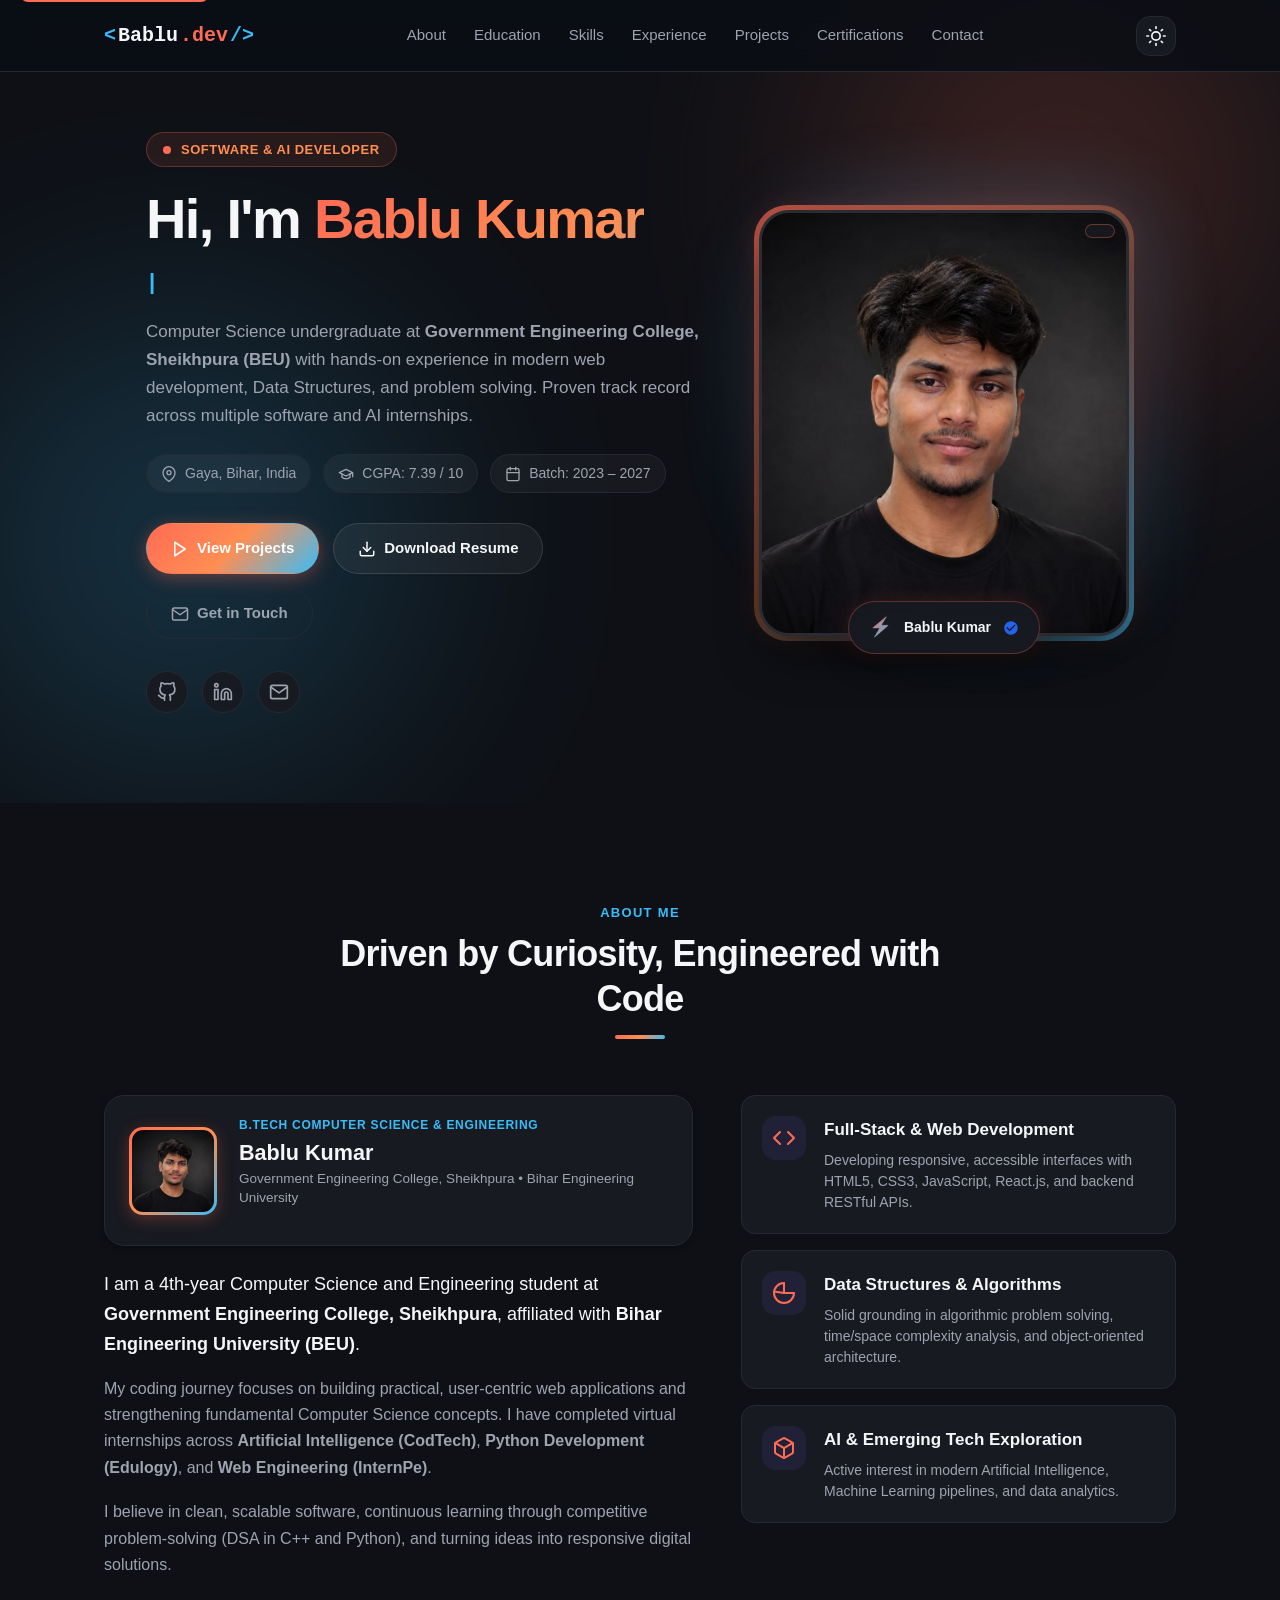
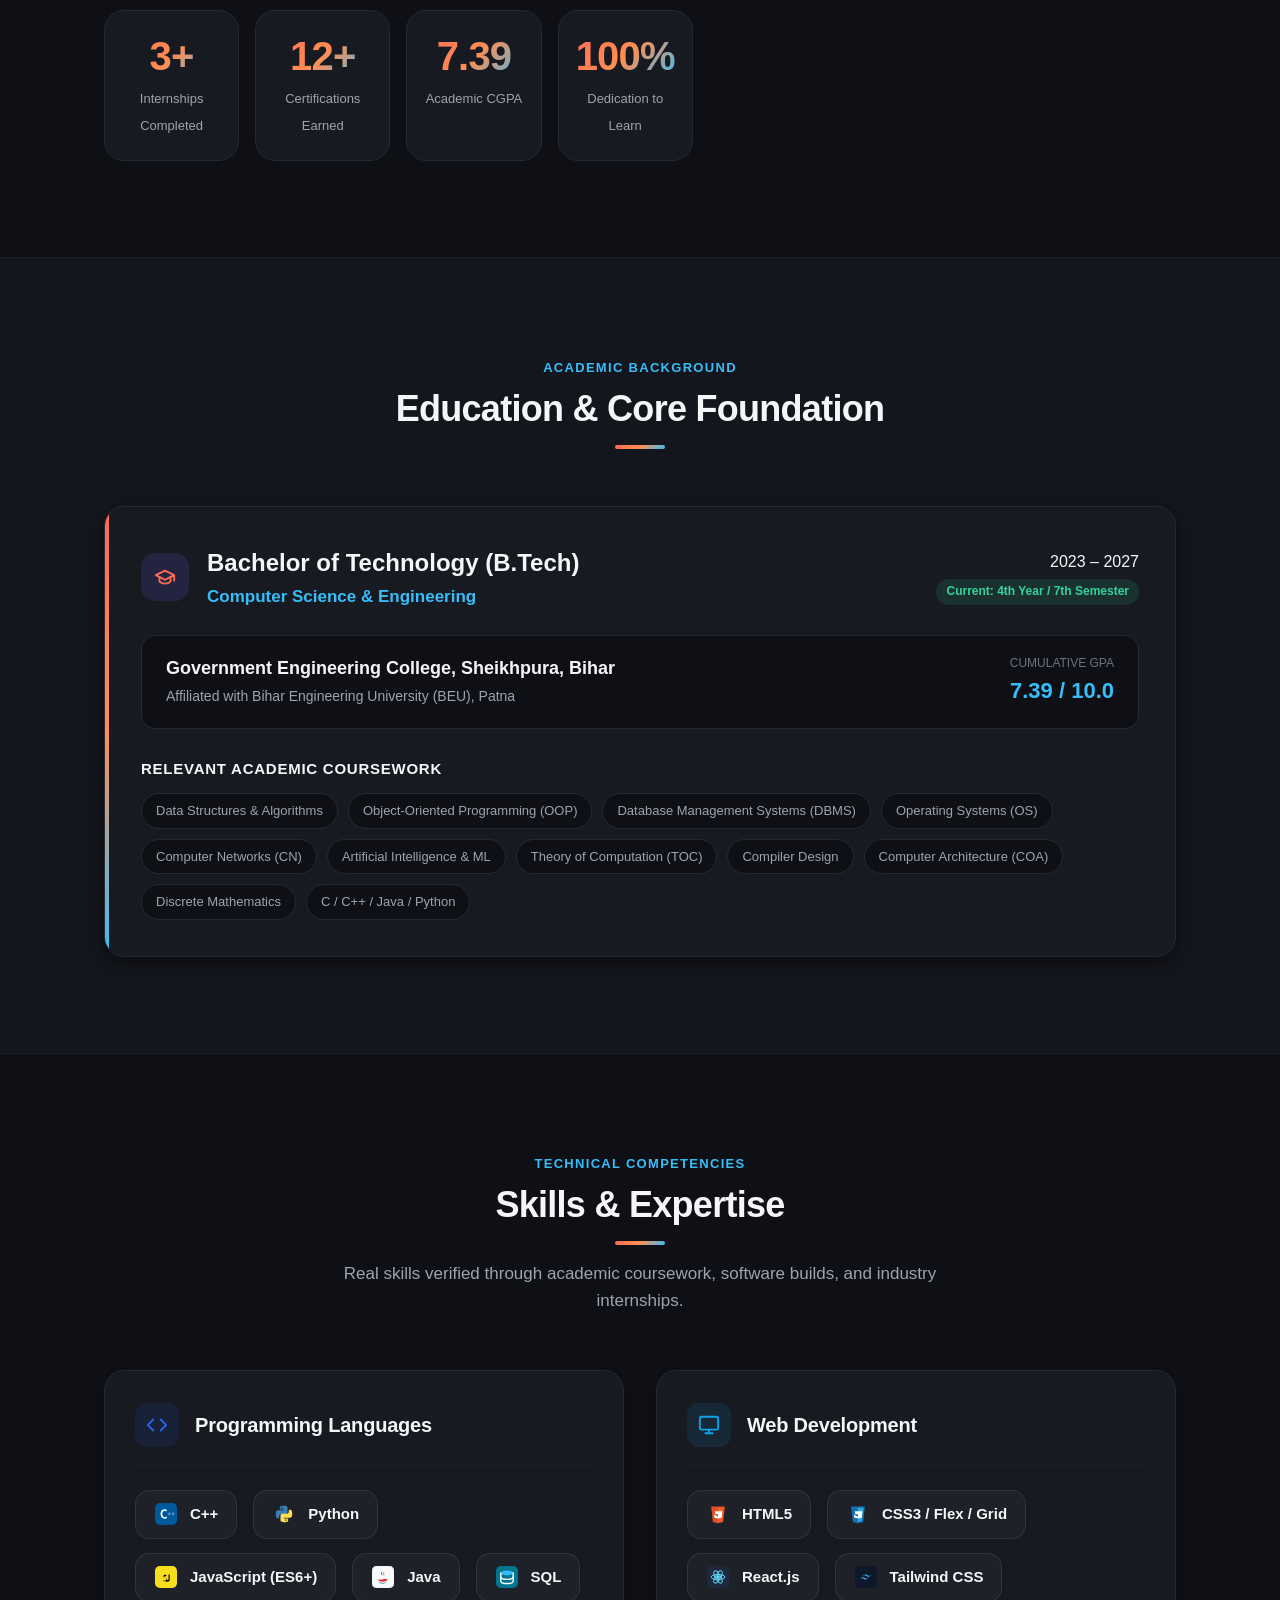
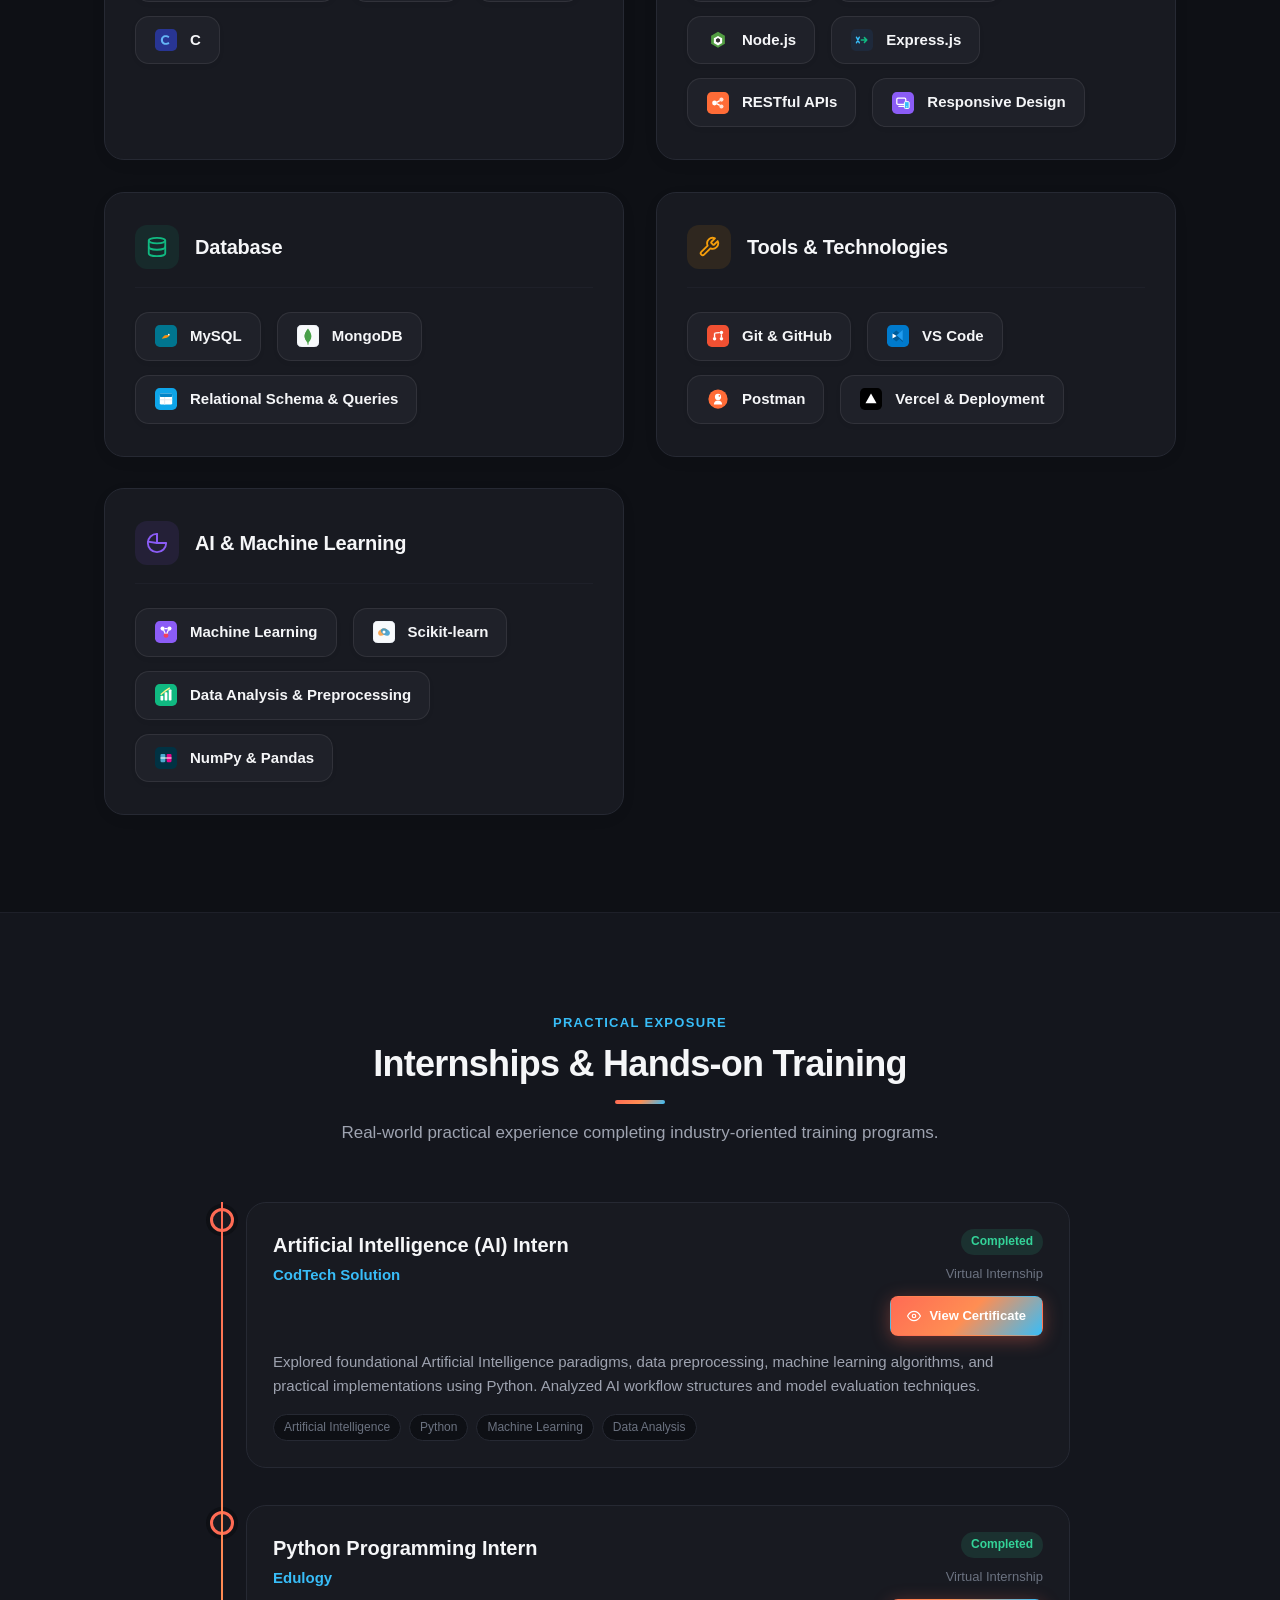
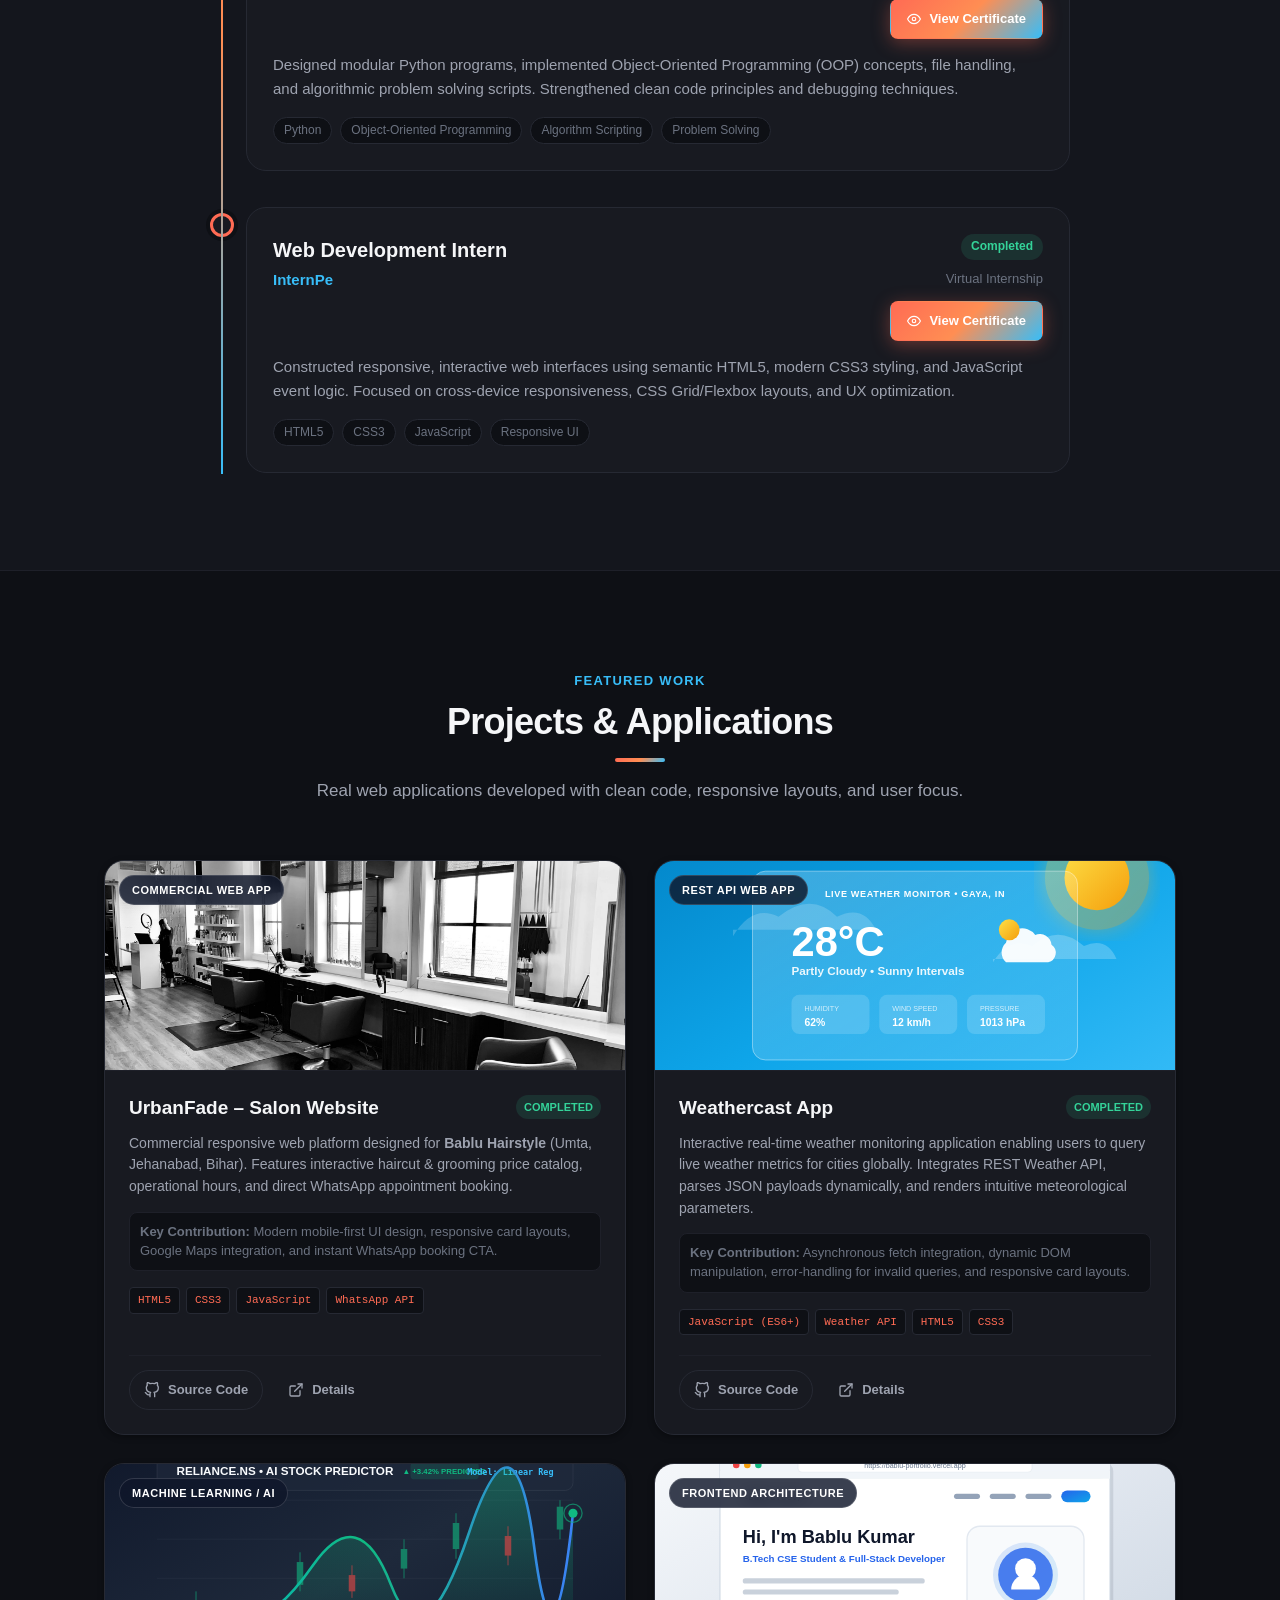
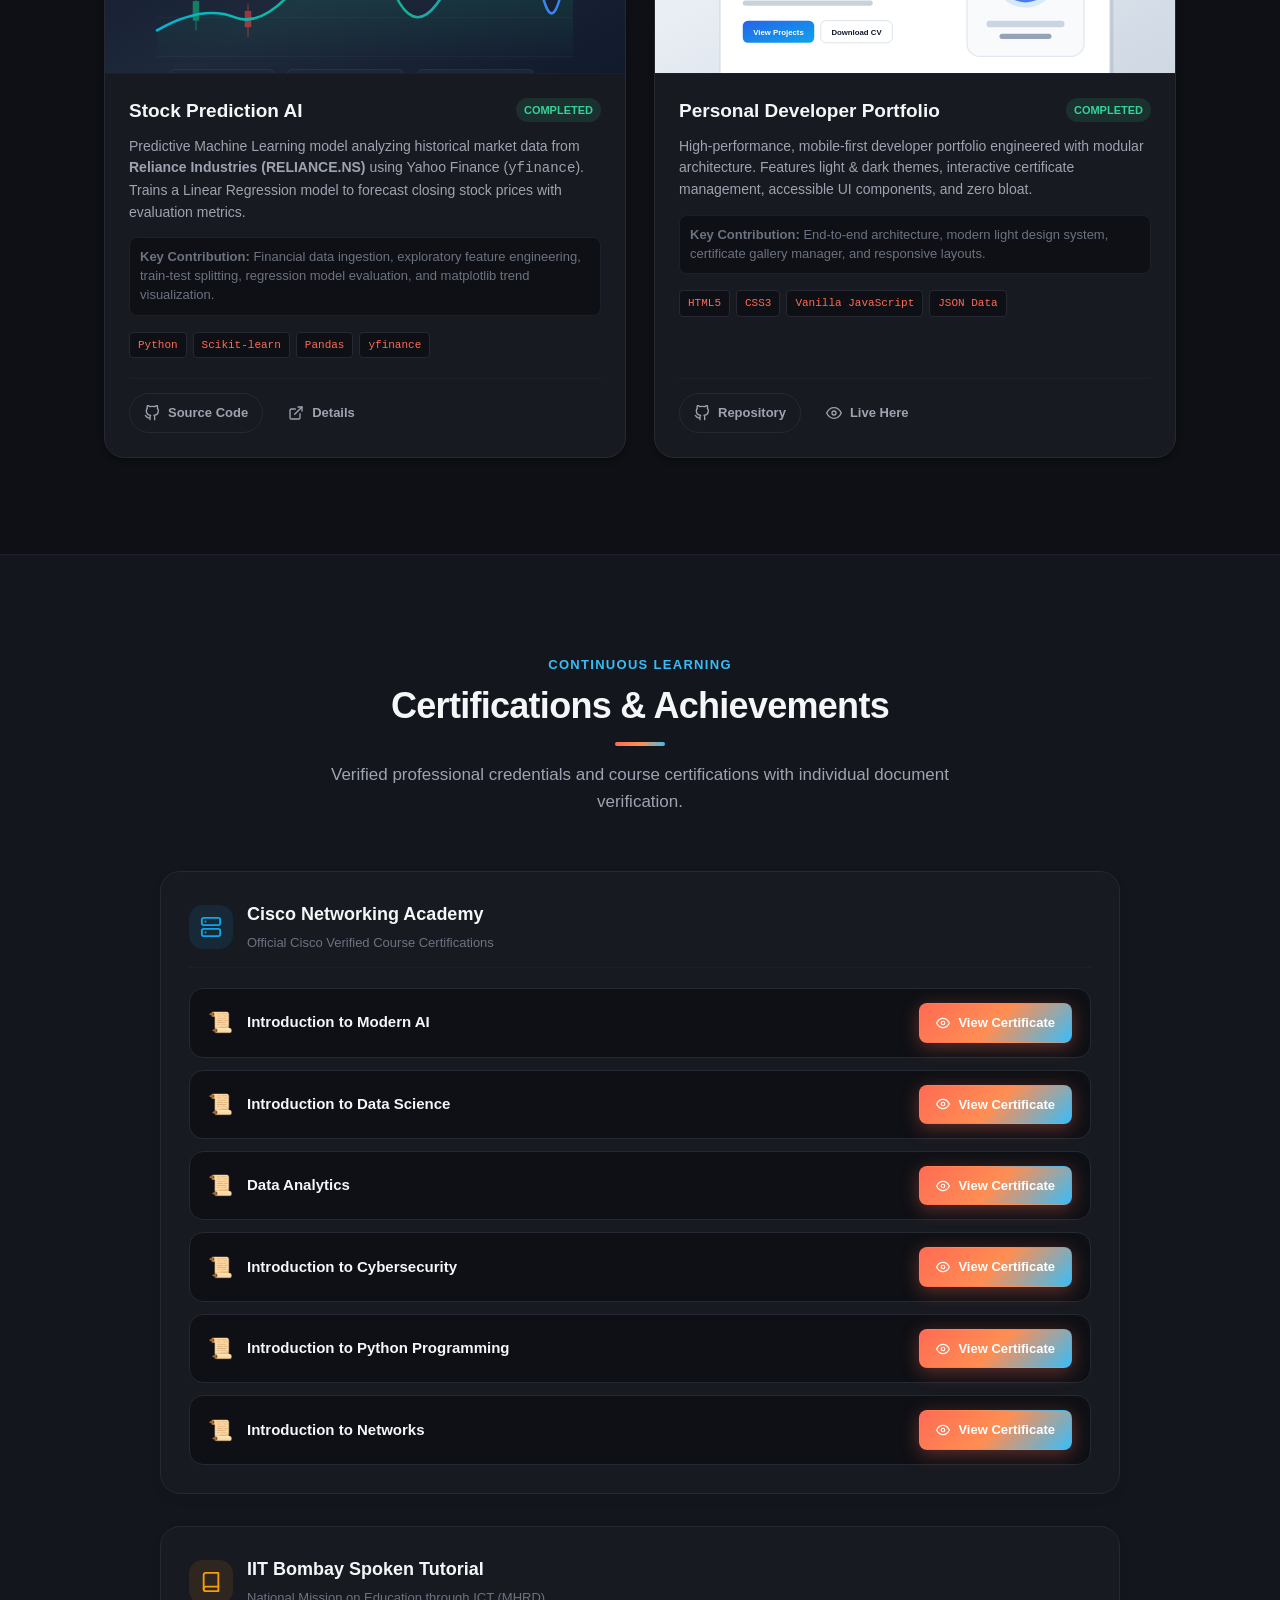
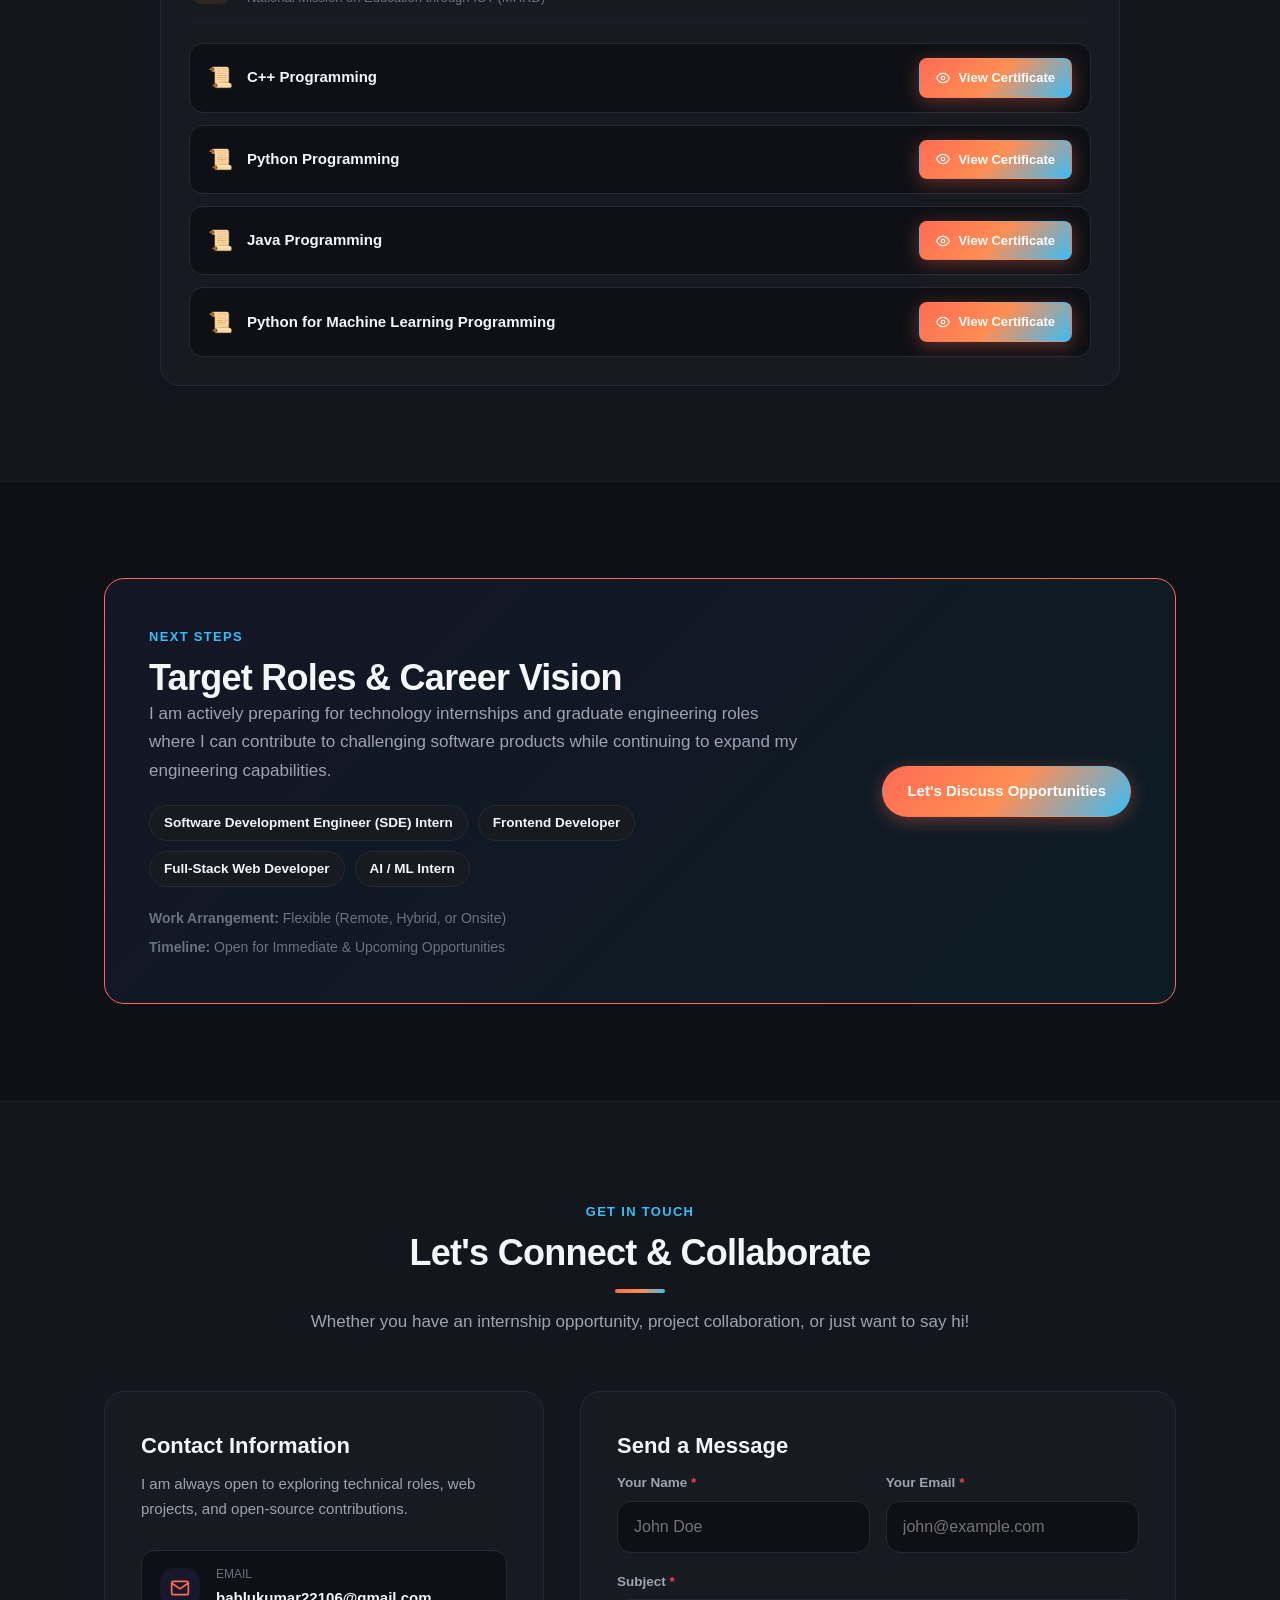
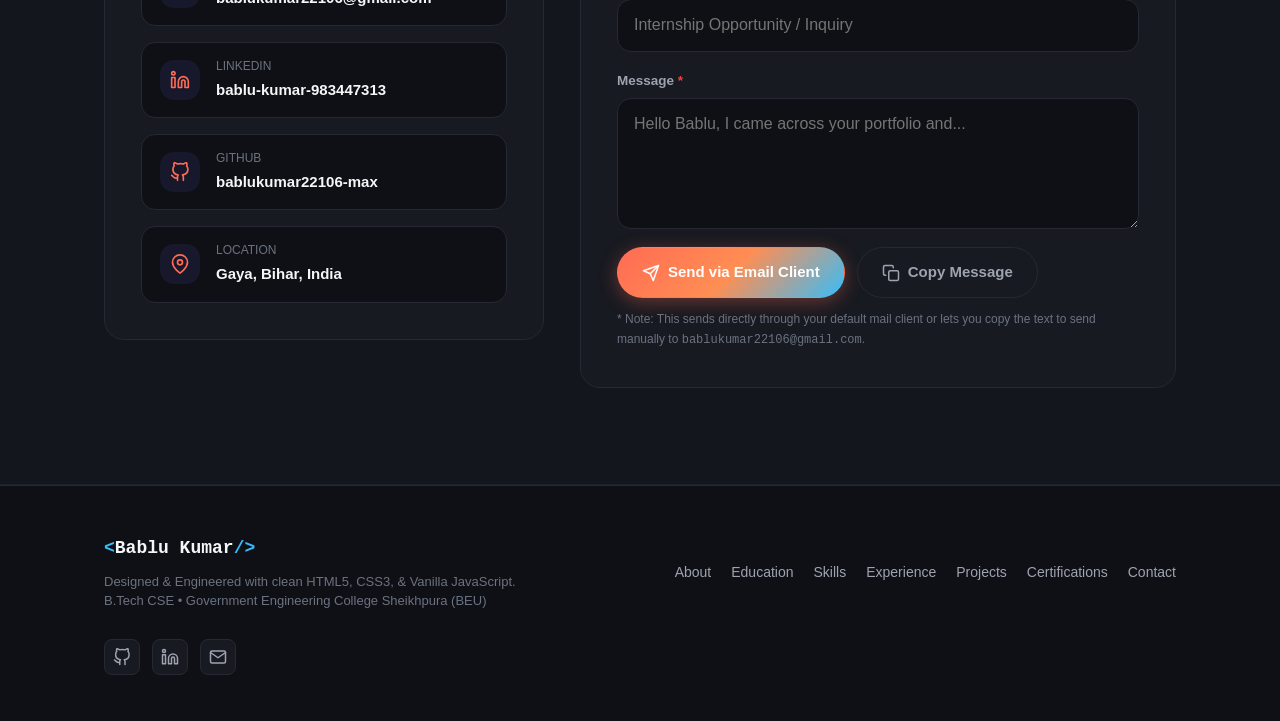
==== commit 1387eb5d: "Update portfolio design" ====
--- a/index.html
+++ b/index.html
@@ -1,11 +1,11 @@
 <!DOCTYPE html>
-<html lang="en" data-theme="dark">
+<html lang="en" data-theme="light">
 <head>
   <meta charset="UTF-8">
   <meta name="viewport" content="width=device-width, initial-scale=1.0">
   <title>Bablu Kumar | B.Tech CSE & Full-Stack Web Developer Portfolio</title>
-  <meta name="description" content="Personal portfolio of Bablu Kumar, B.Tech Computer Science student at GEC Sheikhpura (BEU). Full-stack web developer, AI/ML enthusiast, and problem solver seeking 2026/2027 tech opportunities.">
-  <meta name="keywords" content="Bablu Kumar, Portfolio, B.Tech CSE, Full Stack Developer, Web Developer, Bihar Engineering University, GEC Sheikhpura, Python, React, JavaScript, AI Intern">
+  <meta name="description" content="Personal portfolio of Bablu Kumar, B.Tech Computer Science student at GEC Sheikhpura (BEU). Full-stack web developer, AI/ML enthusiast, and problem solver.">
+  <meta name="keywords" content="Bablu Kumar, Portfolio, B.Tech CSE, Full Stack Developer, Web Developer, Bihar Engineering University, GEC Sheikhpura, Python, React, JavaScript, AI">
   <meta name="author" content="Bablu Kumar">
   
   <!-- Open Graph / Meta for Social Sharing -->
@@ -97,15 +97,9 @@
       <div class="container hero-container">
         
         <div class="hero-content">
-          <div class="hero-avatar-badge-row">
-            <div class="hero-avatar-frame" title="Bablu Kumar">
-              <img src="assets/images/profile.jpg" alt="Bablu Kumar" class="hero-avatar-img">
-              <span class="avatar-online-dot" title="Available for Opportunities"></span>
-            </div>
-            <div class="badge-pill">
-              <span class="status-pulse"></span>
-              <span>Available for 2026/2027 Technology Internships</span>
-            </div>
+          <div class="hero-top-pill">
+            <span class="status-pulse-coral"></span>
+            <span>Software &amp; AI Developer</span>
           </div>
 
           <h1 class="hero-title hero-title-reveal">
@@ -164,34 +158,24 @@
         </div>
 
         <div class="hero-visual">
-          <div class="code-card">
-            <div class="code-card-header">
-              <div class="code-dots">
-                <span class="dot dot-red"></span>
-                <span class="dot dot-yellow"></span>
-                <span class="dot dot-green"></span>
-              </div>
-              <div class="code-author-tab">
-                <img src="assets/images/profile.jpg" alt="Bablu Kumar" class="code-author-mini-img">
-                <span class="code-filename">developer-profile.ts</span>
-              </div>
-            </div>
-            <pre class="code-body"><code><span class="token-keyword">const</span> <span class="token-variable">developer</span> = {
-  <span class="token-prop">name</span>: <span class="token-string">"Bablu Kumar"</span>,
-  <span class="token-prop">role</span>: <span class="token-string">"Software Developer & Student"</span>,
-  <span class="token-prop">institution</span>: <span class="token-string">"GEC Sheikhpura (BEU)"</span>,
-  <span class="token-prop">batch</span>: <span class="token-string">"2023 - 2027 (7th Sem)"</span>,
-  <span class="token-prop">cgpa</span>: <span class="token-number">7.39</span>,
-  <span class="token-prop">primaryStack</span>: [
-    <span class="token-string">"C++"</span>, <span class="token-string">"Python"</span>, <span class="token-string">"JavaScript"</span>,
-    <span class="token-string">"React"</span>, <span class="token-string">"Node.js"</span>, <span class="token-string">"SQL"</span>
-  ],
-  <span class="token-prop">internshipsCompleted</span>: <span class="token-number">3</span>,
-  <span class="token-prop">status</span>: <span class="token-string">"Ready to innovate & contribute"</span>
-};</code></pre>
-            <div class="code-card-footer">
-              <span class="terminal-prompt">bash$</span> <span class="terminal-cmd">bablu --run-impact</span>
-              <span class="cursor-blink">_</span>
+          <div class="hero-portrait-card">
+            <div class="portrait-glow"></div>
+            <div class="portrait-frame-ring"></div>
+            <div class="portrait-status-chip">
+
+            </div>
+            <div class="portrait-image-wrapper">
+              <img src="assets/images/profile.jpg" alt="Bablu Kumar - Full-Stack Developer" class="hero-portrait-img">
+            </div>
+            <div class="hero-portrait-badge">
+              <span class="badge-icon">⚡</span>
+              <div class="badge-text">
+                <span class="badge-title">Bablu Kumar</span>
+                
+              </div>
+              <span class="badge-check-icon" title="Verified Profile">
+                <svg xmlns="http://www.w3.org/2000/svg" width="16" height="16" viewBox="0 0 24 24" fill="#2563eb"><path d="M12 2C6.48 2 2 6.48 2 12s4.48 10 10 10 10-4.48 10-10S17.52 2 12 2zm-2 15l-5-5 1.41-1.41L10 14.17l7.59-7.59L19 8l-9 9z"/></svg>
+              </span>
             </div>
           </div>
         </div>
@@ -218,10 +202,6 @@
                 <span class="author-label">B.Tech Computer Science &amp; Engineering</span>
                 <h3 class="author-name">Bablu Kumar</h3>
                 <p class="author-uni">Government Engineering College, Sheikhpura • Bihar Engineering University</p>
-                <div class="author-status-chip">
-                  <span class="status-pulse"></span>
-                  <span>Ready for 2026/2027 Technology Roles</span>
-                </div>
               </div>
             </div>
 
@@ -350,148 +330,386 @@
       <div class="container">
         <div class="section-header reveal-on-scroll">
           <span class="section-tag">Technical Competencies</span>
-          <h2 class="section-title">Skills & Proficiencies</h2>
+          <h2 class="section-title">Skills &amp; Expertise</h2>
           <div class="title-underline"></div>
-          <p class="section-subtitle">Real skills verified through coursework, independent builds, and internship projects.</p>
+          <p class="section-subtitle">Real skills verified through academic coursework, software builds, and industry internships.</p>
         </div>
 
         <div class="skills-grid reveal-stagger">
-          <!-- Programming Languages -->
+          <!-- Category 1: Programming Languages -->
           <div class="skill-category-card reveal-on-scroll reveal-up">
             <div class="category-header">
-              <div class="category-icon">
-                <svg xmlns="http://www.w3.org/2000/svg" width="20" height="20" viewBox="0 0 24 24" fill="none" stroke="currentColor" stroke-width="2" stroke-linecap="round" stroke-linejoin="round"><polyline points="16 18 22 12 16 6"></polyline><polyline points="8 6 2 12 8 18"></polyline></svg>
+              <div class="category-icon" style="background: rgba(37, 99, 235, 0.1); color: #2563eb;">
+                <svg xmlns="http://www.w3.org/2000/svg" width="22" height="22" viewBox="0 0 24 24" fill="none" stroke="currentColor" stroke-width="2" stroke-linecap="round" stroke-linejoin="round"><polyline points="16 18 22 12 16 6"></polyline><polyline points="8 6 2 12 8 18"></polyline></svg>
               </div>
               <h3>Programming Languages</h3>
             </div>
             <div class="skill-items">
-              <div class="skill-pill">
+              <!-- C++ -->
+              <div class="skill-pill">
+                <span class="skill-icon">
+                  <svg width="22" height="22" viewBox="0 0 32 32" fill="none">
+                    <rect width="32" height="32" rx="7" fill="#00599C"/>
+                    <path d="M17.5 10.5C16.8 9.8 15.6 9.2 14.1 9.2C10.6 9.2 8 12.1 8 16C8 19.9 10.6 22.8 14.1 22.8C15.6 22.8 16.8 22.2 17.5 21.5L16.2 19.8C15.7 20.3 15 20.7 14.1 20.7C12.1 20.7 10.6 18.8 10.6 16C10.6 13.2 12.1 11.3 14.1 11.3C15 11.3 15.7 11.7 16.2 12.2L17.5 10.5Z" fill="#FFFFFF"/>
+                    <path d="M20 15V13.5H21.5V15H23V16.5H21.5V18H20V16.5H18.5V15H20Z" fill="#659AD2"/>
+                    <path d="M25.5 15V13.5H27V15H28.5V16.5H27V18H25.5V16.5H24V15H25.5Z" fill="#659AD2"/>
+                  </svg>
+                </span>
                 <span class="skill-name">C++</span>
-                <span class="skill-level intermediate">Intermediate</span>
-              </div>
-              <div class="skill-pill">
+              </div>
+
+              <!-- Python -->
+              <div class="skill-pill">
+                <span class="skill-icon">
+                  <svg width="22" height="22" viewBox="0 0 32 32" fill="none">
+                    <path d="M15.8 4C9.5 4 9.9 6.7 9.9 6.7L10 9.5H16V10.4H7.5C7.5 10.4 4 10 4 16.2C4 22.4 7.1 22.1 7.1 22.1H9V19.4C9 19.4 8.9 16.2 12.2 16.2H18.1C18.1 16.2 21.1 16.3 21.1 13.3V7.2C21.1 7.2 21.6 4 15.8 4ZM13.2 6C13.8 6 14.3 6.5 14.3 7.1C14.3 7.7 13.8 8.2 13.2 8.2C12.6 8.2 12.1 7.7 12.1 7.1C12.1 6.5 12.6 6 13.2 6Z" fill="#387EB8"/>
+                    <path d="M16.2 28C22.5 28 22.1 25.3 22.1 25.3L22 22.5H16V21.6H24.5C24.5 21.6 28 22 28 15.8C28 9.6 24.9 9.9 24.9 9.9H23V12.6C23 12.6 23.1 15.8 19.8 15.8H13.9C13.9 15.8 10.9 15.7 10.9 18.7V24.8C10.9 24.8 10.4 28 16.2 28ZM18.8 26C18.2 26 17.7 25.5 17.7 24.9C17.7 24.3 18.2 23.8 18.8 23.8C19.4 23.8 19.9 24.3 19.9 24.9C19.9 25.5 19.4 26 18.8 26Z" fill="#FFE052"/>
+                  </svg>
+                </span>
                 <span class="skill-name">Python</span>
-                <span class="skill-level intermediate">Intermediate</span>
-              </div>
-              <div class="skill-pill">
+              </div>
+
+              <!-- JavaScript -->
+              <div class="skill-pill">
+                <span class="skill-icon">
+                  <svg width="22" height="22" viewBox="0 0 32 32" fill="none">
+                    <rect width="32" height="32" rx="7" fill="#F7DF1E"/>
+                    <path d="M19 12.5H21.4V19.8C21.4 21.8 20.3 22.8 18.4 22.8C16.8 22.8 15.7 22 15.2 20.8L17.2 19.6C17.6 20.2 18 20.7 18.6 20.7C19.3 20.7 19.7 20.3 19.7 19.5V12.5H19ZM11.6 20.9C12.3 21.3 13.1 21.6 14.1 21.6C15.6 21.6 16.5 20.8 16.5 19.5C16.5 18.4 15.8 17.8 14.5 17.2C13.1 16.6 12.2 16.1 12.2 14.9C12.2 13.8 13.1 12.9 14.6 12.9C15.4 12.9 16.2 13.1 16.7 13.5L16.1 15.3C15.6 15 15.1 14.8 14.5 14.8C13.8 14.8 13.4 15.2 13.4 15.7C13.4 16.6 14.1 17.1 15.4 17.7C16.9 18.3 17.8 18.9 17.8 20.3C17.8 21.6 16.7 22.7 14.9 22.7C13.7 22.7 12.6 22.2 11.9 21.6L11.6 20.9Z" fill="#000000"/>
+                  </svg>
+                </span>
                 <span class="skill-name">JavaScript (ES6+)</span>
-                <span class="skill-level intermediate">Intermediate</span>
-              </div>
-              <div class="skill-pill">
+              </div>
+
+              <!-- Java -->
+              <div class="skill-pill">
+                <span class="skill-icon">
+                  <svg width="22" height="22" viewBox="0 0 32 32" fill="none">
+                    <rect width="32" height="32" rx="7" fill="#F8FAFC" stroke="#E2E8F0"/>
+                    <path d="M15.5 8C13.5 10.5 14.5 12 16 13.5C14.5 13.5 13 12 13 10.5C13 9 14.5 8 15.5 8Z" fill="#5382A1"/>
+                    <path d="M18 9C16.5 11 17.5 12.5 19 14C17.5 14 16 12.5 16 11C16 9.5 17.5 9 18 9Z" fill="#E76F00"/>
+                    <path d="M9 19C9 19 10 20 12.5 20C15 20 18 19 19.5 19C21 19 23 20 23 20C23 20 22 21.5 18 22.5C14 23.5 9 22.5 9 19Z" fill="#EA2D2E"/>
+                    <path d="M10 23C10 23 11.5 24 14 24.5C16.5 25 20.5 24.5 22 23C22 23 21 24.5 18 25.5C15 26.5 10 25.5 10 23Z" fill="#5382A1"/>
+                  </svg>
+                </span>
                 <span class="skill-name">Java</span>
-                <span class="skill-level intermediate">Intermediate</span>
-              </div>
-              <div class="skill-pill">
+              </div>
+
+              <!-- SQL -->
+              <div class="skill-pill">
+                <span class="skill-icon">
+                  <svg width="22" height="22" viewBox="0 0 32 32" fill="none">
+                    <rect width="32" height="32" rx="7" fill="#00758F"/>
+                    <ellipse cx="16" cy="10" rx="9" ry="3.5" fill="#38BDF8"/>
+                    <path d="M7 10V16C7 17.9 11 19.5 16 19.5C21 19.5 25 17.9 25 16V10" stroke="#FFFFFF" stroke-width="2" stroke-linecap="round"/>
+                    <path d="M7 16V22C7 23.9 11 25.5 16 25.5C21 25.5 25 23.9 25 22V16" stroke="#FFFFFF" stroke-width="2" stroke-linecap="round"/>
+                  </svg>
+                </span>
                 <span class="skill-name">SQL</span>
-                <span class="skill-level intermediate">Intermediate</span>
-              </div>
-              <div class="skill-pill">
+              </div>
+
+              <!-- C -->
+              <div class="skill-pill">
+                <span class="skill-icon">
+                  <svg width="22" height="22" viewBox="0 0 32 32" fill="none">
+                    <rect width="32" height="32" rx="7" fill="#283593"/>
+                    <path d="M21 11C19.5 9.5 17.5 9 15.5 9C11.5 9 8.5 12 8.5 16C8.5 20 11.5 23 15.5 23C17.5 23 19.5 22.5 21 21L19.5 18.8C18.5 19.8 17 20.2 15.5 20.2C13 20.2 11.5 18.5 11.5 16C11.5 13.5 13 11.8 15.5 11.8C17 11.8 18.5 12.2 19.5 13.2L21 11Z" fill="#64B5F6"/>
+                  </svg>
+                </span>
                 <span class="skill-name">C</span>
-                <span class="skill-level intermediate">Intermediate</span>
-              </div>
-            </div>
-          </div>
-
-          <!-- Frontend Development -->
+              </div>
+            </div>
+          </div>
+
+          <!-- Category 2: Web Development -->
           <div class="skill-category-card reveal-on-scroll reveal-up">
             <div class="category-header">
-              <div class="category-icon">
-                <svg xmlns="http://www.w3.org/2000/svg" width="20" height="20" viewBox="0 0 24 24" fill="none" stroke="currentColor" stroke-width="2" stroke-linecap="round" stroke-linejoin="round"><rect x="2" y="3" width="20" height="14" rx="2" ry="2"></rect><line x1="8" y1="21" x2="16" y2="21"></line><line x1="12" y1="17" x2="12" y2="21"></line></svg>
-              </div>
-              <h3>Frontend Engineering</h3>
+              <div class="category-icon" style="background: rgba(14, 165, 233, 0.1); color: #0ea5e9;">
+                <svg xmlns="http://www.w3.org/2000/svg" width="22" height="22" viewBox="0 0 24 24" fill="none" stroke="currentColor" stroke-width="2" stroke-linecap="round" stroke-linejoin="round"><rect x="2" y="3" width="20" height="14" rx="2" ry="2"></rect><line x1="8" y1="21" x2="16" y2="21"></line><line x1="12" y1="17" x2="12" y2="21"></line></svg>
+              </div>
+              <h3>Web Development</h3>
             </div>
             <div class="skill-items">
-              <div class="skill-pill">
+              <!-- HTML5 -->
+              <div class="skill-pill">
+                <span class="skill-icon">
+                  <svg width="22" height="22" viewBox="0 0 32 32" fill="none">
+                    <path d="M6 5L8.5 27.5L16 29.5L23.5 27.5L26 5H6Z" fill="#E34F26"/>
+                    <path d="M16 7V27.5L21.8 25.8L23.9 7H16Z" fill="#EF652A"/>
+                    <path d="M16 12H11.5L12 16.5H16V19.5L12.5 18.5L12.3 17.5H10.1L10.5 21L16 22.5L21.5 21L22.2 12H16Z" fill="#FFFFFF"/>
+                  </svg>
+                </span>
                 <span class="skill-name">HTML5</span>
-                <span class="skill-level advanced">Advanced</span>
-              </div>
-              <div class="skill-pill">
+              </div>
+
+              <!-- CSS3 -->
+              <div class="skill-pill">
+                <span class="skill-icon">
+                  <svg width="22" height="22" viewBox="0 0 32 32" fill="none">
+                    <path d="M6 5L8.5 27.5L16 29.5L23.5 27.5L26 5H6Z" fill="#1572B6"/>
+                    <path d="M16 7V27.5L21.8 25.8L23.9 7H16Z" fill="#33A9DC"/>
+                    <path d="M16 12H11.5L12 16.5H16V19.5L12.5 18.5L12.3 17.5H10.1L10.5 21L16 22.5L21.5 21L22.2 12H16Z" fill="#FFFFFF"/>
+                  </svg>
+                </span>
                 <span class="skill-name">CSS3 / Flex / Grid</span>
-                <span class="skill-level advanced">Advanced</span>
-              </div>
-              <div class="skill-pill">
-                <span class="skill-name">JavaScript DOM</span>
-                <span class="skill-level intermediate">Intermediate</span>
-              </div>
-              <div class="skill-pill">
+              </div>
+
+              <!-- React.js -->
+              <div class="skill-pill">
+                <span class="skill-icon">
+                  <svg width="22" height="22" viewBox="0 0 32 32" fill="none">
+                    <rect width="32" height="32" rx="7" fill="#1E293B"/>
+                    <circle cx="16" cy="16" r="2.8" fill="#61DAFB"/>
+                    <ellipse cx="16" cy="16" rx="10" ry="3.8" stroke="#61DAFB" stroke-width="1.4"/>
+                    <ellipse cx="16" cy="16" rx="10" ry="3.8" stroke="#61DAFB" stroke-width="1.4" transform="rotate(60 16 16)"/>
+                    <ellipse cx="16" cy="16" rx="10" ry="3.8" stroke="#61DAFB" stroke-width="1.4" transform="rotate(120 16 16)"/>
+                  </svg>
+                </span>
                 <span class="skill-name">React.js</span>
-                <span class="skill-level intermediate">Intermediate</span>
-              </div>
-              <div class="skill-pill">
+              </div>
+
+              <!-- Tailwind CSS -->
+              <div class="skill-pill">
+                <span class="skill-icon">
+                  <svg width="22" height="22" viewBox="0 0 32 32" fill="none">
+                    <rect width="32" height="32" rx="7" fill="#0F172A"/>
+                    <path d="M11 15.5C12 13.5 13.5 12.5 15.5 12.5C18.5 12.5 19 14.5 20.5 14.5C21.8 14.5 22.8 13.8 23.5 12.5C23 14.5 21.5 15.5 19.5 15.5C16.5 15.5 16 13.5 14.5 13.5C13.2 13.5 12.2 14.2 11 15.5ZM7 19.5C8 17.5 9.5 16.5 11.5 16.5C14.5 16.5 15 18.5 16.5 18.5C17.8 18.5 18.8 17.8 19.5 16.5C19 18.5 17.5 19.5 15.5 19.5C12.5 19.5 12 17.5 10.5 17.5C9.2 17.5 8.2 18.2 7 19.5Z" fill="#38BDF8"/>
+                  </svg>
+                </span>
                 <span class="skill-name">Tailwind CSS</span>
-                <span class="skill-level intermediate">Intermediate</span>
-              </div>
-              <div class="skill-pill">
+              </div>
+
+              <!-- Node.js -->
+              <div class="skill-pill">
+                <span class="skill-icon">
+                  <svg width="22" height="22" viewBox="0 0 32 32" fill="none">
+                    <path d="M16 4L26 9.8V21.4L16 27.2L6 21.4V9.8L16 4Z" fill="#539E43"/>
+                    <path d="M16 10L22 13.5V20.5L16 24L10 20.5V13.5L16 10Z" fill="#FFFFFF"/>
+                    <path d="M16 13L19 14.8V18.2L16 20L13 18.2V14.8L16 13Z" fill="#333333"/>
+                  </svg>
+                </span>
+                <span class="skill-name">Node.js</span>
+              </div>
+
+              <!-- Express.js -->
+              <div class="skill-pill">
+                <span class="skill-icon">
+                  <svg width="22" height="22" viewBox="0 0 32 32" fill="none">
+                    <rect width="32" height="32" rx="7" fill="#1E293B"/>
+                    <path d="M8 12L12 20M12 12L8 20" stroke="#38BDF8" stroke-width="2.2" stroke-linecap="round"/>
+                    <path d="M15 16H23M23 16L19.5 12.5M23 16L19.5 19.5" stroke="#10B981" stroke-width="2.2" stroke-linecap="round" stroke-linejoin="round"/>
+                  </svg>
+                </span>
+                <span class="skill-name">Express.js</span>
+              </div>
+
+              <!-- RESTful APIs -->
+              <div class="skill-pill">
+                <span class="skill-icon">
+                  <svg width="22" height="22" viewBox="0 0 32 32" fill="none">
+                    <rect width="32" height="32" rx="7" fill="#FF6C37"/>
+                    <circle cx="11" cy="16" r="3.5" fill="#FFFFFF"/>
+                    <circle cx="21" cy="11" r="3" fill="#FFE5D9"/>
+                    <circle cx="21" cy="21" r="3" fill="#FFE5D9"/>
+                    <line x1="14" y1="15" x2="18.5" y2="12.5" stroke="#FFFFFF" stroke-width="2"/>
+                    <line x1="14" y1="17" x2="18.5" y2="19.5" stroke="#FFFFFF" stroke-width="2"/>
+                  </svg>
+                </span>
+                <span class="skill-name">RESTful APIs</span>
+              </div>
+
+              <!-- Responsive Design -->
+              <div class="skill-pill">
+                <span class="skill-icon">
+                  <svg width="22" height="22" viewBox="0 0 32 32" fill="none">
+                    <rect width="32" height="32" rx="7" fill="#8B5CF6"/>
+                    <rect x="7" y="9" width="13" height="9" rx="1.5" stroke="#FFFFFF" stroke-width="1.8"/>
+                    <line x1="10" y1="21" x2="17" y2="21" stroke="#FFFFFF" stroke-width="1.8" stroke-linecap="round"/>
+                    <rect x="18" y="14" width="7" height="10" rx="1.5" fill="#38BDF8" stroke="#FFFFFF" stroke-width="1.4"/>
+                    <circle cx="21.5" cy="21.5" r="0.8" fill="#FFFFFF"/>
+                  </svg>
+                </span>
                 <span class="skill-name">Responsive Design</span>
-                <span class="skill-level advanced">Advanced</span>
-              </div>
-            </div>
-          </div>
-
-          <!-- Backend & Databases -->
+              </div>
+            </div>
+          </div>
+
+          <!-- Category 3: Database -->
           <div class="skill-category-card reveal-on-scroll reveal-up">
             <div class="category-header">
-              <div class="category-icon">
-                <svg xmlns="http://www.w3.org/2000/svg" width="20" height="20" viewBox="0 0 24 24" fill="none" stroke="currentColor" stroke-width="2" stroke-linecap="round" stroke-linejoin="round"><ellipse cx="12" cy="5" rx="9" ry="3"></ellipse><path d="M21 12c0 1.66-4 3-9 3s-9-1.34-9-3"></path><path d="M3 5v14c0 1.66 4 3 9 3s9-1.34 9-3V5"></path></svg>
-              </div>
-              <h3>Backend & Databases</h3>
+              <div class="category-icon" style="background: rgba(16, 185, 129, 0.1); color: #10b981;">
+                <svg xmlns="http://www.w3.org/2000/svg" width="22" height="22" viewBox="0 0 24 24" fill="none" stroke="currentColor" stroke-width="2" stroke-linecap="round" stroke-linejoin="round"><ellipse cx="12" cy="5" rx="9" ry="3"></ellipse><path d="M21 12c0 1.66-4 3-9 3s-9-1.34-9-3"></path><path d="M3 5v14c0 1.66 4 3 9 3s9-1.34 9-3V5"></path></svg>
+              </div>
+              <h3>Database</h3>
             </div>
             <div class="skill-items">
-              <div class="skill-pill">
-                <span class="skill-name">Node.js</span>
-                <span class="skill-level intermediate">Intermediate</span>
-              </div>
-              <div class="skill-pill">
-                <span class="skill-name">Express.js</span>
-                <span class="skill-level intermediate">Intermediate</span>
-              </div>
-              <div class="skill-pill">
-                <span class="skill-name">RESTful APIs</span>
-                <span class="skill-level intermediate">Intermediate</span>
-              </div>
-              <div class="skill-pill">
+              <!-- MySQL -->
+              <div class="skill-pill">
+                <span class="skill-icon">
+                  <svg width="22" height="22" viewBox="0 0 32 32" fill="none">
+                    <rect width="32" height="32" rx="7" fill="#00758F"/>
+                    <path d="M10 20C10 20 12 16 15 15C18 14 20 15 22 13C22 13 21 17 18 18C15 19 12 19 10 20Z" fill="#F29111"/>
+                    <circle cx="20" cy="14" r="1.2" fill="#FFFFFF"/>
+                  </svg>
+                </span>
                 <span class="skill-name">MySQL</span>
-                <span class="skill-level intermediate">Intermediate</span>
-              </div>
-              <div class="skill-pill">
+              </div>
+
+              <!-- MongoDB -->
+              <div class="skill-pill">
+                <span class="skill-icon">
+                  <svg width="22" height="22" viewBox="0 0 32 32" fill="none">
+                    <rect width="32" height="32" rx="7" fill="#F8FAFC" stroke="#E2E8F0"/>
+                    <path d="M16 5C16 5 11 11 11 16.5C11 21.5 14.5 24.5 16 26.5C17.5 24.5 21 21.5 21 16.5C21 11 16 5 16 5Z" fill="#47A248"/>
+                    <path d="M16 6V26C15.8 25.8 11 21 11 16.5C11 11 16 6 16 6Z" fill="#499D4A"/>
+                    <path d="M16 26V28" stroke="#3FA037" stroke-width="1.5" stroke-linecap="round"/>
+                  </svg>
+                </span>
                 <span class="skill-name">MongoDB</span>
-                <span class="skill-level intermediate">Intermediate</span>
-              </div>
-            </div>
-          </div>
-
-          <!-- Core CS & Tools -->
+              </div>
+
+              <!-- Relational Schema & Queries -->
+              <div class="skill-pill">
+                <span class="skill-icon">
+                  <svg width="22" height="22" viewBox="0 0 32 32" fill="none">
+                    <rect width="32" height="32" rx="7" fill="#0EA5E9"/>
+                    <rect x="7" y="8" width="18" height="16" rx="2" fill="#FFFFFF"/>
+                    <rect x="7" y="8" width="18" height="5" rx="1.5" fill="#0284C7"/>
+                    <line x1="7" y1="17" x2="25" y2="17" stroke="#E2E8F0" stroke-width="1.5"/>
+                    <line x1="14" y1="13" x2="14" y2="24" stroke="#E2E8F0" stroke-width="1.5"/>
+                  </svg>
+                </span>
+                <span class="skill-name">Relational Schema &amp; Queries</span>
+              </div>
+            </div>
+          </div>
+
+          <!-- Category 4: Tools & Technologies -->
           <div class="skill-category-card reveal-on-scroll reveal-up">
             <div class="category-header">
-              <div class="category-icon">
-                <svg xmlns="http://www.w3.org/2000/svg" width="20" height="20" viewBox="0 0 24 24" fill="none" stroke="currentColor" stroke-width="2" stroke-linecap="round" stroke-linejoin="round"><path d="M14.7 6.3a1 1 0 0 0 0 1.4l1.6 1.6a1 1 0 0 0 1.4 0l3.77-3.77a6 6 0 0 1-7.94 7.94l-6.91 6.91a2.12 2.12 0 0 1-3-3l6.91-6.91a6 6 0 0 1 7.94-7.94l-3.76 3.76z"></path></svg>
-              </div>
-              <h3>Core CS & Dev Tools</h3>
+              <div class="category-icon" style="background: rgba(245, 158, 11, 0.1); color: #f59e0b;">
+                <svg xmlns="http://www.w3.org/2000/svg" width="22" height="22" viewBox="0 0 24 24" fill="none" stroke="currentColor" stroke-width="2" stroke-linecap="round" stroke-linejoin="round"><path d="M14.7 6.3a1 1 0 0 0 0 1.4l1.6 1.6a1 1 0 0 0 1.4 0l3.77-3.77a6 6 0 0 1-7.94 7.94l-6.91 6.91a2.12 2.12 0 0 1-3-3l6.91-6.91a6 6 0 0 1 7.94-7.94l-3.76 3.76z"></path></svg>
+              </div>
+              <h3>Tools &amp; Technologies</h3>
             </div>
             <div class="skill-items">
-              <div class="skill-pill">
-                <span class="skill-name">DSA Problem Solving</span>
-                <span class="skill-level intermediate">Intermediate</span>
-              </div>
-              <div class="skill-pill">
-                <span class="skill-name">OOP Principles</span>
-                <span class="skill-level intermediate">Intermediate</span>
-              </div>
-              <div class="skill-pill">
-                <span class="skill-name">Git & GitHub</span>
-                <span class="skill-level intermediate">Intermediate</span>
-              </div>
-              <div class="skill-pill">
+              <!-- Git & GitHub -->
+              <div class="skill-pill">
+                <span class="skill-icon">
+                  <svg width="22" height="22" viewBox="0 0 32 32" fill="none">
+                    <rect width="32" height="32" rx="7" fill="#F05032"/>
+                    <circle cx="11" cy="20" r="2.5" fill="#FFFFFF"/>
+                    <circle cx="21" cy="11" r="2.5" fill="#FFFFFF"/>
+                    <circle cx="21" cy="20" r="2.5" fill="#FFFFFF"/>
+                    <line x1="11" y1="17.5" x2="11" y2="12" stroke="#FFFFFF" stroke-width="2"/>
+                    <path d="M11 12C11 12 13 11 18.5 11" stroke="#FFFFFF" stroke-width="2"/>
+                    <line x1="21" y1="13.5" x2="21" y2="17.5" stroke="#FFFFFF" stroke-width="2"/>
+                  </svg>
+                </span>
+                <span class="skill-name">Git &amp; GitHub</span>
+              </div>
+
+              <!-- VS Code -->
+              <div class="skill-pill">
+                <span class="skill-icon">
+                  <svg width="22" height="22" viewBox="0 0 32 32" fill="none">
+                    <rect width="32" height="32" rx="7" fill="#007ACC"/>
+                    <path d="M23 7L18 11.5L13.5 8L8 12.5V19.5L13.5 24L18 20.5L23 25V7Z" fill="#005B99"/>
+                    <path d="M23 7L14 15L23 23V7Z" fill="#1F9CF0"/>
+                    <path d="M8 12.5L14 16L8 19.5V12.5Z" fill="#FFFFFF"/>
+                  </svg>
+                </span>
                 <span class="skill-name">VS Code</span>
-                <span class="skill-level advanced">Advanced</span>
-              </div>
-              <div class="skill-pill">
+              </div>
+
+              <!-- Postman -->
+              <div class="skill-pill">
+                <span class="skill-icon">
+                  <svg width="22" height="22" viewBox="0 0 32 32" fill="none">
+                    <circle cx="16" cy="16" r="14" fill="#FF6C37"/>
+                    <circle cx="16" cy="13" r="4.5" fill="#FFFFFF"/>
+                    <path d="M10 24C10 20 12.7 18 16 18C19.3 18 22 20 22 24H10Z" fill="#FFFFFF"/>
+                    <circle cx="18" cy="11.5" r="1.2" fill="#FF6C37"/>
+                  </svg>
+                </span>
                 <span class="skill-name">Postman</span>
-                <span class="skill-level intermediate">Intermediate</span>
-              </div>
-              <div class="skill-pill">
-                <span class="skill-name">Vercel / Netlify</span>
-                <span class="skill-level intermediate">Intermediate</span>
+              </div>
+
+              <!-- Vercel -->
+              <div class="skill-pill">
+                <span class="skill-icon">
+                  <svg width="22" height="22" viewBox="0 0 32 32" fill="none">
+                    <rect width="32" height="32" rx="7" fill="#000000"/>
+                    <path d="M16 8L24 22H8L16 8Z" fill="#FFFFFF"/>
+                  </svg>
+                </span>
+                <span class="skill-name">Vercel &amp; Deployment</span>
+              </div>
+            </div>
+          </div>
+
+          <!-- Category 5: AI & Machine Learning -->
+          <div class="skill-category-card reveal-on-scroll reveal-up">
+            <div class="category-header">
+              <div class="category-icon" style="background: rgba(139, 92, 246, 0.1); color: #8b5cf6;">
+                <svg xmlns="http://www.w3.org/2000/svg" width="22" height="22" viewBox="0 0 24 24" fill="none" stroke="currentColor" stroke-width="2" stroke-linecap="round" stroke-linejoin="round"><path d="M12 2a10 10 0 1 0 10 10H12V2z"></path><path d="M12 12L2.1 10.5"></path><path d="M12 12V2.1"></path></svg>
+              </div>
+              <h3>AI &amp; Machine Learning</h3>
+            </div>
+            <div class="skill-items">
+              <!-- Machine Learning -->
+              <div class="skill-pill">
+                <span class="skill-icon">
+                  <svg width="22" height="22" viewBox="0 0 32 32" fill="none">
+                    <rect width="32" height="32" rx="7" fill="#8B5CF6"/>
+                    <circle cx="11" cy="11" r="3" fill="#FFFFFF"/>
+                    <circle cx="21" cy="11" r="3" fill="#FFFFFF"/>
+                    <circle cx="16" cy="21" r="3.5" fill="#F43F5E"/>
+                    <line x1="12.5" y1="13" x2="15" y2="18.5" stroke="#FFFFFF" stroke-width="1.8"/>
+                    <line x1="19.5" y1="13" x2="17" y2="18.5" stroke="#FFFFFF" stroke-width="1.8"/>
+                    <line x1="14" y1="11" x2="18" y2="11" stroke="#FFFFFF" stroke-width="1.8"/>
+                  </svg>
+                </span>
+                <span class="skill-name">Machine Learning</span>
+              </div>
+
+              <!-- Scikit-learn -->
+              <div class="skill-pill">
+                <span class="skill-icon">
+                  <svg width="22" height="22" viewBox="0 0 32 32" fill="none">
+                    <rect width="32" height="32" rx="7" fill="#F8FAFC" stroke="#E2E8F0"/>
+                    <ellipse cx="14" cy="16" rx="7" ry="4.5" fill="#F89939" fill-opacity="0.85" transform="rotate(-30 14 16)"/>
+                    <ellipse cx="18" cy="16" rx="7" ry="4.5" fill="#3499CD" fill-opacity="0.85" transform="rotate(30 18 16)"/>
+                    <circle cx="16" cy="16" r="2.2" fill="#FFFFFF"/>
+                  </svg>
+                </span>
+                <span class="skill-name">Scikit-learn</span>
+              </div>
+
+              <!-- Data Analysis & Preprocessing -->
+              <div class="skill-pill">
+                <span class="skill-icon">
+                  <svg width="22" height="22" viewBox="0 0 32 32" fill="none">
+                    <rect width="32" height="32" rx="7" fill="#10B981"/>
+                    <rect x="8" y="17" width="4" height="7" rx="1" fill="#FFFFFF"/>
+                    <rect x="14" y="12" width="4" height="12" rx="1" fill="#FFFFFF"/>
+                    <rect x="20" y="8" width="4" height="16" rx="1" fill="#FFFFFF"/>
+                    <polyline points="9 15 15 10 21 6" stroke="#FEF08A" stroke-width="2" stroke-linecap="round"/>
+                  </svg>
+                </span>
+                <span class="skill-name">Data Analysis &amp; Preprocessing</span>
+              </div>
+
+              <!-- NumPy & Pandas -->
+              <div class="skill-pill">
+                <span class="skill-icon">
+                  <svg width="22" height="22" viewBox="0 0 32 32" fill="none">
+                    <rect width="32" height="32" rx="7" fill="#013243"/>
+                    <rect x="8" y="10" width="7" height="12" rx="1.5" fill="#4DABCF"/>
+                    <rect x="17" y="10" width="7" height="12" rx="1.5" fill="#E70488"/>
+                    <line x1="8" y1="16" x2="24" y2="16" stroke="#FFFFFF" stroke-width="1.5"/>
+                  </svg>
+                </span>
+                <span class="skill-name">NumPy &amp; Pandas</span>
               </div>
             </div>
           </div>
@@ -522,6 +740,10 @@
                 <div class="timeline-meta">
                   <span class="timeline-badge status-completed">Completed</span>
                   <span class="timeline-date">Virtual Internship</span>
+                  <button class="btn btn-sm btn-primary view-cert-btn" onclick="openCertDocument('intern-codtech', 'Artificial Intelligence (AI) Internship', 'CodTech Solution')">
+                    <svg xmlns="http://www.w3.org/2000/svg" width="14" height="14" viewBox="0 0 24 24" fill="none" stroke="currentColor" stroke-width="2" stroke-linecap="round" stroke-linejoin="round"><path d="M1 12s4-8 11-8 11 8 11 8-4 8-11 8-11-8-11-8z"></path><circle cx="12" cy="12" r="3"></circle></svg>
+                    <span>View Certificate</span>
+                  </button>
                 </div>
               </div>
               <p class="timeline-description">
@@ -548,6 +770,10 @@
                 <div class="timeline-meta">
                   <span class="timeline-badge status-completed">Completed</span>
                   <span class="timeline-date">Virtual Internship</span>
+                  <button class="btn btn-sm btn-primary view-cert-btn" onclick="openCertDocument('intern-edulogy', 'Python Programming Internship', 'Edulogy')">
+                    <svg xmlns="http://www.w3.org/2000/svg" width="14" height="14" viewBox="0 0 24 24" fill="none" stroke="currentColor" stroke-width="2" stroke-linecap="round" stroke-linejoin="round"><path d="M1 12s4-8 11-8 11 8 11 8-4 8-11 8-11-8-11-8z"></path><circle cx="12" cy="12" r="3"></circle></svg>
+                    <span>View Certificate</span>
+                  </button>
                 </div>
               </div>
               <p class="timeline-description">
@@ -574,6 +800,10 @@
                 <div class="timeline-meta">
                   <span class="timeline-badge status-completed">Completed</span>
                   <span class="timeline-date">Virtual Internship</span>
+                  <button class="btn btn-sm btn-primary view-cert-btn" onclick="openCertDocument('intern-internpe', 'Web Development Internship', 'InternPe')">
+                    <svg xmlns="http://www.w3.org/2000/svg" width="14" height="14" viewBox="0 0 24 24" fill="none" stroke="currentColor" stroke-width="2" stroke-linecap="round" stroke-linejoin="round"><path d="M1 12s4-8 11-8 11 8 11 8-4 8-11 8-11-8-11-8z"></path><circle cx="12" cy="12" r="3"></circle></svg>
+                    <span>View Certificate</span>
+                  </button>
                 </div>
               </div>
               <p class="timeline-description">
@@ -605,20 +835,9 @@
 
           <!-- Project 1: UrbanFade Salon Website -->
           <article class="project-card reveal-on-scroll reveal-up" data-tilt>
-            <div class="project-visual project-visual-salon">
-              <div class="project-visual-overlay">
-                <span class="project-category-badge">Commercial Web App</span>
-              </div>
-              <div class="mock-device-preview">
-                <div class="salon-preview-header">
-                  <span class="brand-text">UrbanFade Salon</span>
-                  <span class="service-badge">Bablu Hairstyle</span>
-                </div>
-                <div class="salon-preview-body">
-                  <div class="mini-card">Haircut & Grooming</div>
-                  <div class="mini-card highlight">WhatsApp Booking</div>
-                </div>
-              </div>
+            <div class="project-visual">
+              <span class="project-category-badge">Commercial Web App</span>
+              <img src="assets/images/projects/salon.jpg" alt="UrbanFade Salon Website" class="project-thumb-img" loading="lazy">
             </div>
 
             <div class="project-content">
@@ -628,11 +847,11 @@
               </div>
 
               <p class="project-description">
-                Designed and developed a commercial salon website for <strong>Bablu Hairstyle</strong> (Umta More, near High School, Umta, Dharnai, Jehanabad, Bihar). Showcases haircut & styling services, price catalog, operational hours, and direct WhatsApp appointment booking functionality.
+                Commercial responsive web platform designed for <strong>Bablu Hairstyle</strong> (Umta, Jehanabad, Bihar). Features interactive haircut &amp; grooming price catalog, operational hours, and direct WhatsApp appointment booking.
               </p>
 
               <div class="project-contribution">
-                <strong>Key Contribution:</strong> End-to-end design & frontend development, responsive card layouts, Google Maps integration, and WhatsApp click-to-chat CTA.
+                <strong>Key Contribution:</strong> Modern mobile-first UI design, responsive card layouts, Google Maps integration, and instant WhatsApp booking CTA.
               </div>
 
               <div class="project-tech-stack">
@@ -657,17 +876,9 @@
 
           <!-- Project 2: Weathercast App -->
           <article class="project-card reveal-on-scroll reveal-up" data-tilt>
-            <div class="project-visual project-visual-weather">
-              <div class="project-visual-overlay">
-                <span class="project-category-badge">REST API Web App</span>
-              </div>
-              <div class="mock-device-preview">
-                <div class="weather-preview-body">
-                  <div class="weather-icon-sun">☀️ 28°C</div>
-                  <div class="weather-loc">Gaya / Global Cities</div>
-                  <div class="weather-stats">Humidity: 62% • Wind: 12 km/h</div>
-                </div>
-              </div>
+            <div class="project-visual">
+              <span class="project-category-badge">REST API Web App</span>
+              <img src="assets/images/projects/weather.svg" alt="Weathercast App" class="project-thumb-img" loading="lazy">
             </div>
 
             <div class="project-content">
@@ -677,7 +888,7 @@
               </div>
 
               <p class="project-description">
-                Interactive real-time weather monitoring application enabling users to query live weather conditions for cities globally. Integrates REST Weather API, parses JSON payloads dynamically, and renders meteorological parameters with intuitive visual states.
+                Interactive real-time weather monitoring application enabling users to query live weather metrics for cities globally. Integrates REST Weather API, parses JSON payloads dynamically, and renders intuitive meteorological parameters.
               </p>
 
               <div class="project-contribution">
@@ -704,34 +915,66 @@
             </div>
           </article>
 
-          <!-- Project 3: Personal Portfolio Website -->
+          <!-- Project 3: Stock Prediction AI -->
           <article class="project-card reveal-on-scroll reveal-up" data-tilt>
-            <div class="project-visual project-visual-portfolio">
-              <div class="project-visual-overlay">
-                <span class="project-category-badge">Frontend Architecture</span>
-              </div>
-              <div class="mock-device-preview">
-                <div class="code-preview-snippet">
-                  <span class="code-line-dim">&lt;div class="portfolio"&gt;</span>
-                  <span class="code-line-hi">  &lt;theme-toggle mode="dark" /&gt;</span>
-                  <span class="code-line-hi">  &lt;profile-data source="json" /&gt;</span>
-                  <span class="code-line-dim">&lt;/div&gt;</span>
-                </div>
-              </div>
+            <div class="project-visual">
+              <span class="project-category-badge">Machine Learning / AI</span>
+              <img src="assets/images/projects/stock.svg" alt="Stock Prediction AI" class="project-thumb-img" loading="lazy">
+            </div>
+
+            <div class="project-content">
+              <div class="project-header">
+                <h3 class="project-title">Stock Prediction AI</h3>
+                <span class="status-badge completed">Completed</span>
+              </div>
+
+              <p class="project-description">
+                Predictive Machine Learning model analyzing historical market data from <strong>Reliance Industries (RELIANCE.NS)</strong> using Yahoo Finance (<code>yfinance</code>). Trains a Linear Regression model to forecast closing stock prices with evaluation metrics.
+              </p>
+
+              <div class="project-contribution">
+                <strong>Key Contribution:</strong> Financial data ingestion, exploratory feature engineering, train-test splitting, regression model evaluation, and matplotlib trend visualization.
+              </div>
+
+              <div class="project-tech-stack">
+                <span class="tech-tag">Python</span>
+                <span class="tech-tag">Scikit-learn</span>
+                <span class="tech-tag">Pandas</span>
+                <span class="tech-tag">yfinance</span>
+              </div>
+
+              <div class="project-links">
+                <a href="https://github.com/bablukumar22106-max/portfolio" target="_blank" rel="noopener noreferrer" class="btn btn-sm btn-outline">
+                  <svg xmlns="http://www.w3.org/2000/svg" width="16" height="16" viewBox="0 0 24 24" fill="none" stroke="currentColor" stroke-width="2" stroke-linecap="round" stroke-linejoin="round"><path d="M9 19c-5 1.5-5-2.5-7-3m14 6v-3.87a3.37 3.37 0 0 0-.94-2.61c3.14-.35 6.44-1.54 6.44-7A5.44 5.44 0 0 0 20 4.77 5.07 5.07 0 0 0 19.91 1S18.73.65 16 2.48a13.38 13.38 0 0 0-7 0C6.27.65 5.09 1 5.09 1A5.07 5.07 0 0 0 5 4.77a5.44 5.44 0 0 0-1.5 3.78c0 5.42 3.3 6.61 6.44 7A3.37 3.37 0 0 0 9 18.13V22"></path></svg>
+                  Source Code
+                </a>
+                <button class="btn btn-sm btn-ghost" onclick="showNotification('Trained on historical NSE data using Scikit-learn Linear Regression.')">
+                  <svg xmlns="http://www.w3.org/2000/svg" width="16" height="16" viewBox="0 0 24 24" fill="none" stroke="currentColor" stroke-width="2" stroke-linecap="round" stroke-linejoin="round"><path d="M18 13v6a2 2 0 0 1-2 2H5a2 2 0 0 1-2-2V8a2 2 0 0 1 2-2h6"></path><polyline points="15 3 21 3 21 9"></polyline><line x1="10" y1="14" x2="21" y2="3"></line></svg>
+                  Details
+                </button>
+              </div>
+            </div>
+          </article>
+
+          <!-- Project 4: Personal Portfolio Website -->
+          <article class="project-card reveal-on-scroll reveal-up" data-tilt>
+            <div class="project-visual">
+              <span class="project-category-badge">Frontend Architecture</span>
+              <img src="assets/images/projects/portfolio.svg" alt="Personal Portfolio Website" class="project-thumb-img" loading="lazy">
             </div>
 
             <div class="project-content">
               <div class="project-header">
                 <h3 class="project-title">Personal Developer Portfolio</h3>
-                <span class="status-badge in-progress">In Progress</span>
+                <span class="status-badge completed">Completed</span>
               </div>
 
               <p class="project-description">
-                Engineered a high-performance, mobile-first portfolio website separating content from presentation using a structured JSON data engine. Includes dynamic theme toggling, zero external CSS bloat, and full WCAG accessibility.
+                High-performance, mobile-first developer portfolio engineered with modular architecture. Features light &amp; dark themes, interactive certificate management, accessible UI components, and zero bloat.
               </p>
 
               <div class="project-contribution">
-                <strong>Key Contribution:</strong> End-to-end architecture, dark/light theme engine, JSON data decoupling, and responsive design systems.
+                <strong>Key Contribution:</strong> End-to-end architecture, modern light design system, certificate gallery manager, and responsive layouts.
               </div>
 
               <div class="project-tech-stack">
@@ -763,69 +1006,162 @@
       <div class="container">
         <div class="section-header reveal-on-scroll">
           <span class="section-tag">Continuous Learning</span>
-          <h2 class="section-title">Certifications & Achievements</h2>
+          <h2 class="section-title">Certifications &amp; Achievements</h2>
           <div class="title-underline"></div>
-          <p class="section-subtitle">Verified courses completed from prestigious academic institutions and global technology leaders.</p>
-        </div>
-
-        <div class="cert-grid reveal-stagger">
-
-          <!-- Card 1: Machine Learning -->
-          <div class="cert-card reveal-on-scroll reveal-up">
-            <div class="cert-card-header">
-              <div class="cert-icon-box">
-                <svg xmlns="http://www.w3.org/2000/svg" width="24" height="24" viewBox="0 0 24 24" fill="none" stroke="currentColor" stroke-width="2" stroke-linecap="round" stroke-linejoin="round"><circle cx="12" cy="12" r="10"></circle><path d="M8 14s1.5 2 4 2 4-2 4-2"></path><line x1="9" y1="9" x2="9.01" y2="9"></line><line x1="15" y1="9" x2="15.01" y2="9"></line></svg>
-              </div>
-              <div>
-                <h3 class="cert-title">Python for Machine Learning</h3>
-                <span class="cert-issuer">Industry Certification</span>
-              </div>
-            </div>
-            <p class="cert-desc">
-              Comprehensive training covering Python data science packages, NumPy, Pandas, Scikit-Learn fundamentals, data preprocessing, and predictive ML models.
-            </p>
-          </div>
-
-          <!-- Card 2: Cisco Networking Academy -->
-          <div class="cert-card reveal-on-scroll reveal-up">
-            <div class="cert-card-header">
-              <div class="cert-icon-box cisco-box">
-                <svg xmlns="http://www.w3.org/2000/svg" width="24" height="24" viewBox="0 0 24 24" fill="none" stroke="currentColor" stroke-width="2" stroke-linecap="round" stroke-linejoin="round"><rect x="2" y="2" width="20" height="8" rx="2" ry="2"></rect><rect x="2" y="14" width="20" height="8" rx="2" ry="2"></rect><line x1="6" y1="6" x2="6.01" y2="6"></line><line x1="6" y1="18" x2="6.01" y2="18"></line></svg>
-              </div>
-              <div>
-                <h3 class="cert-title">Cisco Networking Academy</h3>
-                <span class="cert-issuer">Cisco Academy Certified</span>
-              </div>
-            </div>
-            <ul class="cert-checklist">
-              <li>Introduction to Modern AI</li>
-              <li>Introduction to Data Science</li>
-              <li>Data Analytics</li>
-              <li>Introduction to Cybersecurity</li>
-              <li>Introduction to Python Programming</li>
-              <li>Introduction to Networks</li>
-            </ul>
-          </div>
-
-          <!-- Card 3: IIT Bombay Spoken Tutorial -->
-          <div class="cert-card reveal-on-scroll reveal-up">
-            <div class="cert-card-header">
-              <div class="cert-icon-box iit-box">
-                <svg xmlns="http://www.w3.org/2000/svg" width="24" height="24" viewBox="0 0 24 24" fill="none" stroke="currentColor" stroke-width="2" stroke-linecap="round" stroke-linejoin="round"><path d="M4 19.5A2.5 2.5 0 0 1 6.5 17H20"></path><path d="M6.5 2H20v20H6.5A2.5 2.5 0 0 1 4 19.5v-15A2.5 2.5 0 0 1 6.5 2z"></path></svg>
-              </div>
-              <div>
-                <h3 class="cert-title">IIT Bombay Spoken Tutorial</h3>
-                <span class="cert-issuer">National Mission on Education (MHRD)</span>
-              </div>
-            </div>
-            <ul class="cert-checklist">
-              <li>C Programming Certification</li>
-              <li>C++ Programming Certification</li>
-              <li>Java Programming Certification</li>
-              <li>Python Programming Certification</li>
-              <li>HTML & CSS Web Fundamentals</li>
-              <li>JavaScript Programming</li>
-            </ul>
+          <p class="section-subtitle">Verified professional credentials and course certifications with individual document verification.</p>
+        </div>
+
+        <div class="cert-groups-wrapper">
+
+          <!-- Category 2: Cisco Networking Academy (6 Courses) -->
+          <div class="cert-category-block reveal-on-scroll reveal-up">
+            <div class="cert-cat-header">
+              <div class="cert-cat-icon cisco-box" style="background: rgba(14, 165, 233, 0.1); color: #0ea5e9;">
+                <svg xmlns="http://www.w3.org/2000/svg" width="22" height="22" viewBox="0 0 24 24" fill="none" stroke="currentColor" stroke-width="2" stroke-linecap="round" stroke-linejoin="round"><rect x="2" y="2" width="20" height="8" rx="2" ry="2"></rect><rect x="2" y="14" width="20" height="8" rx="2" ry="2"></rect><line x1="6" y1="6" x2="6.01" y2="6"></line><line x1="6" y1="18" x2="6.01" y2="18"></line></svg>
+              </div>
+              <div class="cert-cat-info">
+                <h3 class="cert-cat-title">Cisco Networking Academy</h3>
+                <span class="cert-cat-subtitle">Official Cisco Verified Course Certifications</span>
+              </div>
+            </div>
+
+            <div class="cert-rows-list">
+              <!-- Cisco 1 -->
+              <div class="cert-item-row" data-cert-id="cisco-modern-ai">
+                <div class="cert-item-left">
+                  <span class="cert-badge-icon">📜</span>
+                  <span class="cert-item-name">Introduction to Modern AI</span>
+                </div>
+                <button class="btn btn-sm btn-primary view-cert-btn" onclick="openCertDocument('cisco-modern-ai', 'Introduction to Modern AI', 'Cisco Networking Academy')">
+                  <svg xmlns="http://www.w3.org/2000/svg" width="14" height="14" viewBox="0 0 24 24" fill="none" stroke="currentColor" stroke-width="2" stroke-linecap="round" stroke-linejoin="round"><path d="M1 12s4-8 11-8 11 8 11 8-4 8-11 8-11-8-11-8z"></path><circle cx="12" cy="12" r="3"></circle></svg>
+                  <span>View Certificate</span>
+                </button>
+              </div>
+
+              <!-- Cisco 2 -->
+              <div class="cert-item-row" data-cert-id="cisco-data-science">
+                <div class="cert-item-left">
+                  <span class="cert-badge-icon">📜</span>
+                  <span class="cert-item-name">Introduction to Data Science</span>
+                </div>
+                <button class="btn btn-sm btn-primary view-cert-btn" onclick="openCertDocument('cisco-data-science', 'Introduction to Data Science', 'Cisco Networking Academy')">
+                  <svg xmlns="http://www.w3.org/2000/svg" width="14" height="14" viewBox="0 0 24 24" fill="none" stroke="currentColor" stroke-width="2" stroke-linecap="round" stroke-linejoin="round"><path d="M1 12s4-8 11-8 11 8 11 8-4 8-11 8-11-8-11-8z"></path><circle cx="12" cy="12" r="3"></circle></svg>
+                  <span>View Certificate</span>
+                </button>
+              </div>
+
+              <!-- Cisco 3 -->
+              <div class="cert-item-row" data-cert-id="cisco-data-analytics">
+                <div class="cert-item-left">
+                  <span class="cert-badge-icon">📜</span>
+                  <span class="cert-item-name">Data Analytics</span>
+                </div>
+                <button class="btn btn-sm btn-primary view-cert-btn" onclick="openCertDocument('cisco-data-analytics', 'Data Analytics', 'Cisco Networking Academy')">
+                  <svg xmlns="http://www.w3.org/2000/svg" width="14" height="14" viewBox="0 0 24 24" fill="none" stroke="currentColor" stroke-width="2" stroke-linecap="round" stroke-linejoin="round"><path d="M1 12s4-8 11-8 11 8 11 8-4 8-11 8-11-8-11-8z"></path><circle cx="12" cy="12" r="3"></circle></svg>
+                  <span>View Certificate</span>
+                </button>
+              </div>
+
+              <!-- Cisco 4 -->
+              <div class="cert-item-row" data-cert-id="cisco-cybersecurity">
+                <div class="cert-item-left">
+                  <span class="cert-badge-icon">📜</span>
+                  <span class="cert-item-name">Introduction to Cybersecurity</span>
+                </div>
+                <button class="btn btn-sm btn-primary view-cert-btn" onclick="openCertDocument('cisco-cybersecurity', 'Introduction to Cybersecurity', 'Cisco Networking Academy')">
+                  <svg xmlns="http://www.w3.org/2000/svg" width="14" height="14" viewBox="0 0 24 24" fill="none" stroke="currentColor" stroke-width="2" stroke-linecap="round" stroke-linejoin="round"><path d="M1 12s4-8 11-8 11 8 11 8-4 8-11 8-11-8-11-8z"></path><circle cx="12" cy="12" r="3"></circle></svg>
+                  <span>View Certificate</span>
+                </button>
+              </div>
+
+              <!-- Cisco 5 -->
+              <div class="cert-item-row" data-cert-id="cisco-python">
+                <div class="cert-item-left">
+                  <span class="cert-badge-icon">📜</span>
+                  <span class="cert-item-name">Introduction to Python Programming</span>
+                </div>
+                <button class="btn btn-sm btn-primary view-cert-btn" onclick="openCertDocument('cisco-python', 'Introduction to Python Programming', 'Cisco Networking Academy')">
+                  <svg xmlns="http://www.w3.org/2000/svg" width="14" height="14" viewBox="0 0 24 24" fill="none" stroke="currentColor" stroke-width="2" stroke-linecap="round" stroke-linejoin="round"><path d="M1 12s4-8 11-8 11 8 11 8-4 8-11 8-11-8-11-8z"></path><circle cx="12" cy="12" r="3"></circle></svg>
+                  <span>View Certificate</span>
+                </button>
+              </div>
+
+              <!-- Cisco 6 -->
+              <div class="cert-item-row" data-cert-id="cisco-networks">
+                <div class="cert-item-left">
+                  <span class="cert-badge-icon">📜</span>
+                  <span class="cert-item-name">Introduction to Networks</span>
+                </div>
+                <button class="btn btn-sm btn-primary view-cert-btn" onclick="openCertDocument('cisco-networks', 'Introduction to Networks', 'Cisco Networking Academy')">
+                  <svg xmlns="http://www.w3.org/2000/svg" width="14" height="14" viewBox="0 0 24 24" fill="none" stroke="currentColor" stroke-width="2" stroke-linecap="round" stroke-linejoin="round"><path d="M1 12s4-8 11-8 11 8 11 8-4 8-11 8-11-8-11-8z"></path><circle cx="12" cy="12" r="3"></circle></svg>
+                  <span>View Certificate</span>
+                </button>
+              </div>
+            </div>
+          </div>
+
+          <!-- Category 3: IIT Bombay Spoken Tutorial (6 Courses) -->
+          <div class="cert-category-block reveal-on-scroll reveal-up">
+            <div class="cert-cat-header">
+              <div class="cert-cat-icon iit-box" style="background: rgba(245, 158, 11, 0.1); color: #f59e0b;">
+                <svg xmlns="http://www.w3.org/2000/svg" width="22" height="22" viewBox="0 0 24 24" fill="none" stroke="currentColor" stroke-width="2" stroke-linecap="round" stroke-linejoin="round"><path d="M4 19.5A2.5 2.5 0 0 1 6.5 17H20"></path><path d="M6.5 2H20v20H6.5A2.5 2.5 0 0 1 4 19.5v-15A2.5 2.5 0 0 1 6.5 2z"></path></svg>
+              </div>
+              <div class="cert-cat-info">
+                <h3 class="cert-cat-title">IIT Bombay Spoken Tutorial</h3>
+                <span class="cert-cat-subtitle">National Mission on Education through ICT (MHRD)</span>
+              </div>
+            </div>
+
+            <div class="cert-rows-list">
+              <!-- IIT 1 -->
+              <div class="cert-item-row" data-cert-id="iit-c">
+                <div class="cert-item-left">
+                  <span class="cert-badge-icon">📜</span>
+                  <span class="cert-item-name">C++ Programming</span>
+                </div>
+                <button class="btn btn-sm btn-primary view-cert-btn" onclick="openCertDocument('iit-c', 'C++ Programming', 'IIT Bombay Spoken Tutorial')">
+                  <svg xmlns="http://www.w3.org/2000/svg" width="14" height="14" viewBox="0 0 24 24" fill="none" stroke="currentColor" stroke-width="2" stroke-linecap="round" stroke-linejoin="round"><path d="M1 12s4-8 11-8 11 8 11 8-4 8-11 8-11-8-11-8z"></path><circle cx="12" cy="12" r="3"></circle></svg>
+                  <span>View Certificate</span>
+                </button>
+              </div>
+
+              <!-- IIT 2 -->
+              <div class="cert-item-row" data-cert-id="iit-cpp">
+                <div class="cert-item-left">
+                  <span class="cert-badge-icon">📜</span>
+                  <span class="cert-item-name">Python Programming</span>
+                </div>
+                <button class="btn btn-sm btn-primary view-cert-btn" onclick="openCertDocument('iit-cpp', 'Python Programming', 'IIT Bombay Spoken Tutorial')">
+                  <svg xmlns="http://www.w3.org/2000/svg" width="14" height="14" viewBox="0 0 24 24" fill="none" stroke="currentColor" stroke-width="2" stroke-linecap="round" stroke-linejoin="round"><path d="M1 12s4-8 11-8 11 8 11 8-4 8-11 8-11-8-11-8z"></path><circle cx="12" cy="12" r="3"></circle></svg>
+                  <span>View Certificate</span>
+                </button>
+              </div>
+
+              <!-- IIT 3 -->
+              <div class="cert-item-row" data-cert-id="iit-java">
+                <div class="cert-item-left">
+                  <span class="cert-badge-icon">📜</span>
+                  <span class="cert-item-name">Java Programming</span>
+                </div>
+                <button class="btn btn-sm btn-primary view-cert-btn" onclick="openCertDocument('iit-java', 'Java Programming', 'IIT Bombay Spoken Tutorial')">
+                  <svg xmlns="http://www.w3.org/2000/svg" width="14" height="14" viewBox="0 0 24 24" fill="none" stroke="currentColor" stroke-width="2" stroke-linecap="round" stroke-linejoin="round"><path d="M1 12s4-8 11-8 11 8 11 8-4 8-11 8-11-8-11-8z"></path><circle cx="12" cy="12" r="3"></circle></svg>
+                  <span>View Certificate</span>
+                </button>
+              </div>
+
+              <!-- IIT 4 -->
+              <div class="cert-item-row" data-cert-id="iit-python">
+                <div class="cert-item-left">
+                  <span class="cert-badge-icon">📜</span>
+                  <span class="cert-item-name">Python for Machine Learning Programming</span>
+                </div>
+                <button class="btn btn-sm btn-primary view-cert-btn" onclick="openCertDocument('iit-python', 'Python for Machine Learning Programming', 'IIT Bombay Spoken Tutorial')">
+                  <svg xmlns="http://www.w3.org/2000/svg" width="14" height="14" viewBox="0 0 24 24" fill="none" stroke="currentColor" stroke-width="2" stroke-linecap="round" stroke-linejoin="round"><path d="M1 12s4-8 11-8 11 8 11 8-4 8-11 8-11-8-11-8z"></path><circle cx="12" cy="12" r="3"></circle></svg>
+                  <span>View Certificate</span>
+                </button>
+              </div>
+
+            </div>
           </div>
 
         </div>
@@ -853,7 +1189,7 @@
                 <strong>Work Arrangement:</strong> Flexible (Remote, Hybrid, or Onsite)
               </div>
               <div class="pref-item">
-                <strong>Timeline:</strong> Available for Immediate & Upcoming Batches (2026/2027)
+                <strong>Timeline:</strong> Open for Immediate &amp; Upcoming Opportunities
               </div>
             </div>
           </div>
@@ -1027,6 +1363,92 @@
     </div>
   </div>
 
+  <!-- OWNER PIN AUTHENTICATION MODAL -->
+  <div class="modal-backdrop" id="owner-auth-modal" role="dialog" aria-modal="true" aria-labelledby="owner-modal-title" style="display: none;">
+    <div class="modal-card">
+      <div class="modal-header">
+        <h3 id="owner-modal-title" style="display: flex; align-items: center; gap: 8px;">
+          <span>🔐</span> Owner Verification
+        </h3>
+        <button class="modal-close" onclick="closeOwnerModal()" aria-label="Close dialog">&times;</button>
+      </div>
+      <div class="modal-body">
+        <p style="font-size: 0.9375rem; margin-bottom: 16px; color: var(--text-secondary);">
+          Only the portfolio owner (Bablu Kumar) can upload or manage certificates.
+        </p>
+        <div class="form-field" style="margin-bottom: 12px;">
+          <label for="owner-pin-input">Enter Owner PIN <span class="required">*</span></label>
+          <input type="password" id="owner-pin-input" placeholder="Enter PIN (Default: bablu2026)" autocomplete="current-password" onkeydown="if(event.key==='Enter') submitOwnerAuth()">
+        </div>
+        <p id="owner-auth-error" class="form-error-msg" style="color: #ef4444; font-size: 0.8125rem; display: none; margin-bottom: 10px;">
+          Incorrect PIN. Please try again.
+        </p>
+      </div>
+      <div class="modal-footer">
+        <button class="btn btn-outline" onclick="closeOwnerModal()">Cancel</button>
+        <button class="btn btn-primary" onclick="submitOwnerAuth()">Verify &amp; Continue</button>
+      </div>
+    </div>
+  </div>
+
+  <!-- CREATE NEW CERTIFICATE CARD MODAL -->
+  <div class="modal-backdrop" id="new-card-modal" role="dialog" aria-modal="true" aria-labelledby="new-card-modal-title" style="display: none;">
+    <div class="modal-card">
+      <div class="modal-header">
+        <h3 id="new-card-modal-title" style="display: flex; align-items: center; gap: 8px;">
+          <span>📜</span> Add New Certification Card
+        </h3>
+        <button class="modal-close" onclick="closeNewCertCardModal()" aria-label="Close dialog">&times;</button>
+      </div>
+      <div class="modal-body">
+        <div class="form-field" style="margin-bottom: 14px;">
+          <label for="new-card-title">Certification Title <span class="required">*</span></label>
+          <input type="text" id="new-card-title" placeholder="e.g. AWS Certified / HackerRank Problem Solving" required>
+        </div>
+        <div class="form-field" style="margin-bottom: 14px;">
+          <label for="new-card-issuer">Issuing Organization</label>
+          <input type="text" id="new-card-issuer" placeholder="e.g. Coursera / HackerRank / Google">
+        </div>
+        <div class="form-field" style="margin-bottom: 14px;">
+          <label for="new-card-desc">Short Description</label>
+          <textarea id="new-card-desc" rows="3" placeholder="Brief summary of skills or credential topics..."></textarea>
+        </div>
+        <div class="form-field" style="margin-bottom: 14px;">
+          <label for="new-card-file">Certificate File (Image or PDF)</label>
+          <input type="file" id="new-card-file" accept="image/jpeg,image/png,image/webp,application/pdf">
+        </div>
+      </div>
+      <div class="modal-footer">
+        <button class="btn btn-outline" onclick="closeNewCertCardModal()">Cancel</button>
+        <button class="btn btn-primary" onclick="submitCreateNewCertCard()">Create &amp; Save Card</button>
+      </div>
+    </div>
+  </div>
+
+  <!-- CERTIFICATE VIEWER MODAL -->
+  <div class="modal-backdrop" id="cert-viewer-modal" role="dialog" aria-modal="true" aria-labelledby="cert-viewer-title" style="display: none;">
+    <div class="modal-card modal-card-large">
+      <div class="modal-header">
+        <h3 id="cert-viewer-title">Certificate View</h3>
+        <button class="modal-close" onclick="closeCertViewer()" aria-label="Close viewer">&times;</button>
+      </div>
+      <div class="modal-body cert-viewer-body" id="cert-viewer-body">
+        <!-- Rendered dynamically (image preview or PDF embed) -->
+      </div>
+      <div class="modal-footer" id="cert-viewer-footer">
+        <button class="btn btn-outline" onclick="closeCertViewer()">Close</button>
+        <a id="cert-viewer-download" href="#" download class="btn btn-secondary" target="_blank" rel="noopener noreferrer">
+          <svg xmlns="http://www.w3.org/2000/svg" width="16" height="16" viewBox="0 0 24 24" fill="none" stroke="currentColor" stroke-width="2" stroke-linecap="round" stroke-linejoin="round"><path d="M21 15v4a2 2 0 0 1-2 2H5a2 2 0 0 1-2-2v-4"></path><polyline points="7 10 12 15 17 10"></polyline><line x1="12" y1="15" x2="12" y2="3"></line></svg>
+          Download
+        </a>
+        <button id="cert-viewer-delete" class="btn btn-danger-ghost" style="display: none;" onclick="deleteCurrentViewingCert()">
+          <svg xmlns="http://www.w3.org/2000/svg" width="16" height="16" viewBox="0 0 24 24" fill="none" stroke="currentColor" stroke-width="2" stroke-linecap="round" stroke-linejoin="round"><polyline points="3 6 5 6 21 6"></polyline><path d="M19 6v14a2 2 0 0 1-2 2H7a2 2 0 0 1-2-2V6m3 0V4a2 2 0 0 1 2-2h4a2 2 0 0 1 2 2v2"></path></svg>
+          Delete
+        </button>
+      </div>
+    </div>
+  </div>
+
   <!-- TOAST NOTIFICATION CONTAINER -->
   <div id="toast-notification" class="toast" role="status" aria-live="polite"></div>
 
--- a/style.css
+++ b/style.css
@@ -7,85 +7,123 @@
    CSS VARIABLES & THEME DEFINITIONS
    -------------------------------------------------------------------------- */
 :root {
-  /* Color Palette - Dark Theme Default */
-  --bg-primary: #0a0d14;
-  --bg-secondary: #101623;
-  --bg-card: #151c2c;
-  --bg-card-hover: #1a2337;
-  --bg-code: #0b0f19;
+  /* ========================================================================
+     TEMPLATE 1 DESIGN SYSTEM: LUXURY DARK AESTHETIC (Obsidian & Warm Coral)
+     ======================================================================== */
+  --bg-primary: #0e1015;
+  --bg-secondary: #14161d;
+  --bg-card: #181a21;
+  --bg-card-hover: #22252f;
+  --bg-pill: rgba(255, 255, 255, 0.05);
+  --bg-code: #090a0d;
   
-  --border-color: rgba(255, 255, 255, 0.08);
-  --border-hover: rgba(99, 102, 241, 0.4);
-  --border-subtle: rgba(255, 255, 255, 0.04);
+  --border-color: #262933;
+  --border-hover: #ff6b54;
+  --border-subtle: #1e2029;
   
-  --text-primary: #f8fafc;
-  --text-secondary: #94a3b8;
-  --text-muted: #64748b;
-  --text-highlight: #38bdf8;
+  --text-primary: #f5f6f8;
+  --text-secondary: #9ea3b0;
+  --text-muted: #6b7280;
+  --text-highlight: #ff6b54;
   
-  /* Accent Colors (Indigo & Cyan) */
-  --accent-primary: #6366f1;
-  --accent-primary-hover: #4f46e5;
-  --accent-secondary: #06b6d4;
-  --accent-gradient: linear-gradient(135deg, #6366f1 0%, #06b6d4 100%);
-  --accent-glow: rgba(99, 102, 241, 0.25);
+  /* Signature Template 1 Accents: Warm Coral & Electric Sky Cyan */
+  --accent-primary: #ff6b54;
+  --accent-primary-hover: #fa553b;
+  --accent-secondary: #38bdf8;
+  --accent-tertiary: #a855f7;
+  --accent-gradient: linear-gradient(135deg, #ff6b54 0%, #ff8e53 50%, #38bdf8 100%);
+  --accent-glow: rgba(255, 107, 84, 0.28);
   
   /* Status Colors */
-  --success: #10b981;
-  --success-bg: rgba(16, 185, 129, 0.12);
-  --warning: #f59e0b;
-  --warning-bg: rgba(245, 158, 11, 0.12);
+  --success: #34d399;
+  --success-bg: rgba(52, 211, 153, 0.12);
+  --warning: #fbbf24;
+  --warning-bg: rgba(251, 191, 36, 0.12);
   
   /* Typography */
   --font-sans: 'Inter', -apple-system, BlinkMacSystemFont, 'Segoe UI', Roboto, Helvetica, Arial, sans-serif;
   --font-mono: 'Fira Code', 'Cascadia Code', Consolas, Monaco, monospace;
   
   /* Layout & Spacing */
-  --container-max: 1140px;
+  --container-max: 1120px;
   --header-height: 72px;
-  --radius-sm: 6px;
-  --radius-md: 10px;
-  --radius-lg: 16px;
+  --radius-sm: 8px;
+  --radius-md: 14px;
+  --radius-lg: 20px;
   --radius-pill: 9999px;
   
   /* Elevation & Shadows */
-  --shadow-sm: 0 2px 4px rgba(0, 0, 0, 0.2);
-  --shadow-md: 0 4px 12px rgba(0, 0, 0, 0.3);
-  --shadow-lg: 0 10px 30px rgba(0, 0, 0, 0.4);
-  --shadow-glow: 0 0 25px rgba(99, 102, 241, 0.2);
+  --shadow-sm: 0 2px 6px rgba(0, 0, 0, 0.35);
+  --shadow-md: 0 6px 16px rgba(0, 0, 0, 0.45);
+  --shadow-lg: 0 14px 36px rgba(0, 0, 0, 0.55);
+  --shadow-glow: 0 0 28px rgba(255, 107, 84, 0.22);
+  --shadow-card: 0 8px 24px rgba(0, 0, 0, 0.35);
   
   --transition-fast: 0.15s ease;
   --transition-normal: 0.25s ease;
   --transition-slow: 0.4s cubic-bezier(0.16, 1, 0.3, 1);
 }
 
-/* Light Theme Overrides */
+/* Dark Theme (matches :root) */
+[data-theme="dark"] {
+  --bg-primary: #0e1015;
+  --bg-secondary: #14161d;
+  --bg-card: #181a21;
+  --bg-card-hover: #22252f;
+  --bg-pill: rgba(255, 255, 255, 0.05);
+  --bg-code: #090a0d;
+  
+  --border-color: #262933;
+  --border-hover: #ff6b54;
+  --border-subtle: #1e2029;
+  
+  --text-primary: #f5f6f8;
+  --text-secondary: #9ea3b0;
+  --text-muted: #6b7280;
+  --text-highlight: #ff6b54;
+  
+  --accent-primary: #ff6b54;
+  --accent-primary-hover: #fa553b;
+  --accent-secondary: #38bdf8;
+  --accent-tertiary: #a855f7;
+  --accent-gradient: linear-gradient(135deg, #ff6b54 0%, #ff8e53 50%, #38bdf8 100%);
+  --accent-glow: rgba(255, 107, 84, 0.28);
+  
+  --shadow-sm: 0 2px 6px rgba(0, 0, 0, 0.35);
+  --shadow-md: 0 6px 16px rgba(0, 0, 0, 0.45);
+  --shadow-lg: 0 14px 36px rgba(0, 0, 0, 0.55);
+  --shadow-glow: 0 0 28px rgba(255, 107, 84, 0.22);
+}
+
+/* Light Theme Alternative */
 [data-theme="light"] {
   --bg-primary: #f8fafc;
   --bg-secondary: #f1f5f9;
   --bg-card: #ffffff;
-  --bg-card-hover: #f8fafc;
-  --bg-code: #1e293b;
+  --bg-card-hover: #fbfcfe;
+  --bg-pill: rgba(0, 0, 0, 0.04);
+  --bg-code: #0f172a;
   
-  --border-color: rgba(0, 0, 0, 0.08);
-  --border-hover: rgba(79, 70, 229, 0.4);
-  --border-subtle: rgba(0, 0, 0, 0.04);
+  --border-color: rgba(226, 232, 240, 0.9);
+  --border-hover: #ff6b54;
+  --border-subtle: rgba(226, 232, 240, 0.6);
   
   --text-primary: #0f172a;
-  --text-secondary: #475569;
+  --text-secondary: #334155;
   --text-muted: #64748b;
-  --text-highlight: #0284c7;
+  --text-highlight: #ff6b54;
   
-  --accent-primary: #4f46e5;
-  --accent-primary-hover: #4338ca;
-  --accent-secondary: #0891b2;
-  --accent-gradient: linear-gradient(135deg, #4f46e5 0%, #0891b2 100%);
-  --accent-glow: rgba(79, 70, 229, 0.15);
+  --accent-primary: #ff6b54;
+  --accent-primary-hover: #fa553b;
+  --accent-secondary: #0284c7;
+  --accent-tertiary: #7c3aed;
+  --accent-gradient: linear-gradient(135deg, #ff6b54 0%, #ff8e53 50%, #0284c7 100%);
+  --accent-glow: rgba(255, 107, 84, 0.2);
   
-  --shadow-sm: 0 2px 4px rgba(0, 0, 0, 0.05);
-  --shadow-md: 0 4px 12px rgba(0, 0, 0, 0.08);
-  --shadow-lg: 0 10px 25px rgba(0, 0, 0, 0.1);
-  --shadow-glow: 0 0 20px rgba(79, 70, 229, 0.1);
+  --shadow-sm: 0 1px 3px rgba(0, 0, 0, 0.05);
+  --shadow-md: 0 4px 8px rgba(0, 0, 0, 0.06);
+  --shadow-lg: 0 12px 28px rgba(0, 0, 0, 0.09);
+  --shadow-glow: 0 0 25px rgba(255, 107, 84, 0.15);
 }
 
 /* --------------------------------------------------------------------------
@@ -101,6 +139,9 @@
   font-size: 16px;
   scroll-behavior: smooth;
   scroll-padding-top: calc(var(--header-height) + 20px);
+  width: 100%;
+  max-width: 100%;
+  overflow-x: hidden;
 }
 
 body {
@@ -108,10 +149,18 @@
   background-color: var(--bg-primary);
   color: var(--text-primary);
   line-height: 1.65;
+  width: 100%;
+  max-width: 100%;
   overflow-x: hidden;
+  position: relative;
   -webkit-font-smoothing: antialiased;
   -moz-osx-font-smoothing: grayscale;
   transition: background-color var(--transition-normal), color var(--transition-normal);
+}
+
+img, svg, video, canvas {
+  max-width: 100%;
+  height: auto;
 }
 
 /* Skip link for keyboard users */
@@ -294,10 +343,10 @@
   align-items: center;
   justify-content: center;
   gap: 8px;
-  padding: 12px 22px;
+  padding: 12px 24px;
   font-size: 0.9375rem;
   font-weight: 600;
-  border-radius: var(--radius-md);
+  border-radius: var(--radius-pill);
   cursor: pointer;
   border: 1px solid transparent;
   transition: transform 0.18s cubic-bezier(0.16, 1, 0.3, 1), box-shadow 0.25s ease, background 0.25s ease, border-color 0.25s ease;
@@ -313,35 +362,35 @@
 .btn-primary {
   background: var(--accent-gradient);
   color: #ffffff;
-  box-shadow: 0 4px 14px var(--accent-glow);
+  box-shadow: 0 4px 18px rgba(255, 107, 84, 0.35);
 }
 .btn-primary:hover {
   transform: translateY(-2px);
-  box-shadow: 0 6px 22px var(--accent-glow), 0 0 18px rgba(6, 182, 212, 0.25);
+  box-shadow: 0 8px 26px rgba(255, 107, 84, 0.45);
 }
 
 .btn-secondary {
-  background: var(--bg-card);
-  border-color: var(--border-color);
-  color: var(--text-primary);
+  background: rgba(255, 255, 255, 0.05);
+  border: 1px solid rgba(255, 255, 255, 0.12);
+  color: #f5f6f8;
 }
 .btn-secondary:hover {
-  background: var(--bg-card-hover);
+  background: rgba(255, 255, 255, 0.09);
   border-color: var(--accent-primary);
   transform: translateY(-2px);
-  box-shadow: 0 4px 16px rgba(0, 0, 0, 0.25);
+  box-shadow: 0 4px 18px rgba(0, 0, 0, 0.35);
 }
 
 .btn-outline {
   background: transparent;
   border-color: var(--border-color);
+  color: var(--text-secondary);
+}
+.btn-outline:hover {
+  border-color: var(--accent-primary);
   color: var(--text-primary);
-}
-.btn-outline:hover {
-  border-color: var(--accent-secondary);
-  color: var(--accent-secondary);
   transform: translateY(-2px);
-  box-shadow: 0 4px 14px rgba(6, 182, 212, 0.2);
+  box-shadow: 0 4px 14px rgba(255, 107, 84, 0.15);
 }
 
 .btn-ghost {
@@ -391,16 +440,19 @@
   top: 0;
   left: 0;
   right: 0;
+  width: 100%;
+  max-width: 100vw;
   height: var(--header-height);
-  background: rgba(10, 13, 20, 0.82);
+  background: rgba(255, 255, 255, 0.88);
   backdrop-filter: blur(12px);
   -webkit-backdrop-filter: blur(12px);
   border-bottom: 1px solid var(--border-color);
   z-index: 999;
   transition: all var(--transition-normal);
-}
-[data-theme="light"] .navbar {
-  background: rgba(248, 250, 252, 0.85);
+  box-sizing: border-box;
+}
+[data-theme="dark"] .navbar {
+  background: rgba(10, 13, 20, 0.85);
 }
 
 .navbar.scrolled {
@@ -409,12 +461,14 @@
 
 .nav-container {
   max-width: var(--container-max);
+  width: 100%;
   height: 100%;
   margin: 0 auto;
   padding: 0 24px;
   display: flex;
   align-items: center;
   justify-content: space-between;
+  box-sizing: border-box;
 }
 
 .nav-logo {
@@ -515,13 +569,16 @@
   padding-top: calc(var(--header-height) + 60px);
   padding-bottom: 90px;
   overflow: hidden;
+  max-width: 100%;
+  contain: paint;
 }
 
 /* Ambient animated glow blobs */
 .hero-glow {
   position: absolute;
-  width: 480px;
-  height: 480px;
+  width: min(480px, 90vw);
+  height: min(480px, 90vw);
+  max-width: 100%;
   border-radius: 50%;
   filter: blur(120px);
   pointer-events: none;
@@ -529,119 +586,77 @@
   z-index: 0;
 }
 .hero-glow-1 {
-  top: -100px;
-  right: -50px;
-  background: #6366f1;
+  top: -60px;
+  right: -20px;
+  background: #ff6b54;
   animation: floatGlow1 16s ease-in-out infinite alternate;
 }
 .hero-glow-2 {
   bottom: 20px;
-  left: -100px;
-  background: #06b6d4;
+  left: -60px;
+  background: #38bdf8;
   animation: floatGlow2 20s ease-in-out infinite alternate;
 }
 
 @keyframes floatGlow1 {
   0% { transform: translate(0, 0) scale(1); }
-  50% { transform: translate(-40px, 30px) scale(1.15); }
-  100% { transform: translate(20px, -20px) scale(0.95); }
+  50% { transform: translate(-30px, 20px) scale(1.1); }
+  100% { transform: translate(15px, -15px) scale(0.95); }
 }
 @keyframes floatGlow2 {
   0% { transform: translate(0, 0) scale(1); }
-  50% { transform: translate(50px, -40px) scale(1.2); }
-  100% { transform: translate(-30px, 20px) scale(0.9); }
+  50% { transform: translate(30px, -25px) scale(1.15); }
+  100% { transform: translate(-20px, 15px) scale(0.95); }
 }
 
 .hero-container {
   display: grid;
-  grid-template-columns: 1.15fr 0.85fr;
-  align-items: center;
+  grid-template-columns: minmax(0, 560px) minmax(320px, 380px);
+  align-items: center;
+  justify-content: center;
   gap: 48px;
   position: relative;
   z-index: 1;
-}
-
-.hero-avatar-badge-row {
-  display: flex;
-  align-items: center;
-  gap: 16px;
-  margin-bottom: 22px;
-  flex-wrap: wrap;
-}
-
-.hero-avatar-frame {
-  position: relative;
-  width: 58px;
-  height: 58px;
-  border-radius: 50%;
-  padding: 3px;
-  background: var(--accent-gradient);
-  box-shadow: 0 0 18px var(--accent-glow);
-  flex-shrink: 0;
-  transition: transform 0.3s cubic-bezier(0.16, 1, 0.3, 1), box-shadow 0.3s ease;
-  cursor: pointer;
-}
-.hero-avatar-frame:hover {
-  transform: scale(1.08) rotate(3deg);
-  box-shadow: 0 0 28px rgba(6, 182, 212, 0.55);
-}
-
-.hero-avatar-img {
+  max-width: 1040px;
+  margin-left: auto;
+  margin-right: auto;
   width: 100%;
-  height: 100%;
-  border-radius: 50%;
-  object-fit: cover;
-  display: block;
-  background: var(--bg-card);
-}
-
-.avatar-online-dot {
-  position: absolute;
-  bottom: 1px;
-  right: 1px;
-  width: 13px;
-  height: 13px;
-  border-radius: 50%;
-  background-color: var(--success);
-  border: 2px solid var(--bg-primary);
-  box-shadow: 0 0 8px rgba(16, 185, 129, 0.85);
-}
-
-.hero-avatar-badge-row .badge-pill {
-  margin-bottom: 0;
-}
-
-.badge-pill {
+}
+
+.hero-content {
+  max-width: 560px;
+  width: 100%;
+}
+
+.hero-top-pill {
   display: inline-flex;
   align-items: center;
-  gap: 8px;
-  padding: 6px 14px;
+  gap: 10px;
+  padding: 6px 16px;
   border-radius: var(--radius-pill);
-  background: rgba(99, 102, 241, 0.1);
-  border: 1px solid rgba(99, 102, 241, 0.25);
-  color: #a5b4fc;
+  background: rgba(255, 107, 84, 0.1);
+  border: 1px solid rgba(255, 107, 84, 0.28);
+  color: #ff8e53;
   font-size: 0.8125rem;
-  font-weight: 500;
+  font-weight: 600;
+  letter-spacing: 0.04em;
+  text-transform: uppercase;
   margin-bottom: 20px;
 }
-[data-theme="light"] .badge-pill {
-  background: rgba(79, 70, 229, 0.08);
-  border-color: rgba(79, 70, 229, 0.2);
-  color: #4338ca;
-}
-
-.status-pulse {
+
+.status-pulse-coral {
   width: 8px;
   height: 8px;
   border-radius: 50%;
-  background-color: var(--success);
-  box-shadow: 0 0 0 0 rgba(16, 185, 129, 0.7);
-  animation: pulse-ring 2s infinite;
-}
-@keyframes pulse-ring {
-  0% { transform: scale(0.95); box-shadow: 0 0 0 0 rgba(16, 185, 129, 0.7); }
-  70% { transform: scale(1); box-shadow: 0 0 0 8px rgba(16, 185, 129, 0); }
-  100% { transform: scale(0.95); box-shadow: 0 0 0 0 rgba(16, 185, 129, 0); }
+  background-color: #ff6b54;
+  box-shadow: 0 0 0 0 rgba(255, 107, 84, 0.7);
+  animation: pulse-ring-coral 2s infinite;
+  flex-shrink: 0;
+}
+@keyframes pulse-ring-coral {
+  0% { transform: scale(0.95); box-shadow: 0 0 0 0 rgba(255, 107, 84, 0.7); }
+  70% { transform: scale(1); box-shadow: 0 0 0 8px rgba(255, 107, 84, 0); }
+  100% { transform: scale(0.95); box-shadow: 0 0 0 0 rgba(255, 107, 84, 0); }
 }
 
 .hero-title {
@@ -650,10 +665,12 @@
   letter-spacing: -0.03em;
   line-height: 1.15;
   margin-bottom: 12px;
+  word-break: break-word;
+  max-width: 100%;
 }
 
 .hero-name-shimmer {
-  background: linear-gradient(135deg, #6366f1 0%, #38bdf8 50%, #06b6d4 100%);
+  background: linear-gradient(135deg, #ff6b54 0%, #ff8e53 45%, #38bdf8 100%);
   background-size: 200% auto;
   -webkit-background-clip: text;
   -webkit-text-fill-color: transparent;
@@ -673,6 +690,9 @@
   min-height: 34px;
   display: flex;
   align-items: center;
+  flex-wrap: wrap;
+  max-width: 100%;
+  word-break: break-word;
 }
 
 .typing-cursor {
@@ -692,30 +712,30 @@
   color: var(--text-secondary);
   line-height: 1.65;
   margin-bottom: 24px;
-  max-width: 580px;
+  max-width: 100%;
 }
 
 .hero-meta {
   display: flex;
   flex-wrap: wrap;
-  gap: 16px;
-  margin-bottom: 32px;
+  gap: 12px;
+  margin-bottom: 30px;
 }
 .meta-item {
   display: inline-flex;
   align-items: center;
-  gap: 6px;
+  gap: 8px;
   font-size: 0.875rem;
   color: var(--text-secondary);
-  background: var(--bg-card);
+  background: rgba(255, 255, 255, 0.04);
   border: 1px solid var(--border-color);
-  padding: 6px 12px;
-  border-radius: var(--radius-sm);
+  padding: 7px 14px;
+  border-radius: var(--radius-pill);
   transition: transform 0.2s ease, border-color 0.2s ease;
 }
 .meta-item:hover {
   transform: translateY(-2px);
-  border-color: var(--accent-secondary);
+  border-color: var(--accent-primary);
 }
 
 .hero-cta {
@@ -733,7 +753,7 @@
 .social-icon {
   width: 42px;
   height: 42px;
-  border-radius: var(--radius-md);
+  border-radius: var(--radius-pill);
   background: var(--bg-card);
   border: 1px solid var(--border-color);
   color: var(--text-secondary);
@@ -743,98 +763,200 @@
   transition: transform 0.2s cubic-bezier(0.16, 1, 0.3, 1), color var(--transition-fast), border-color var(--transition-fast), box-shadow 0.2s ease;
 }
 .social-icon:hover {
-  color: var(--accent-secondary);
-  border-color: var(--accent-secondary);
+  color: var(--accent-primary);
+  border-color: var(--accent-primary);
   transform: translateY(-3px) scale(1.08);
-  box-shadow: 0 6px 18px rgba(6, 182, 212, 0.25);
-}
-
-/* Hero Code Visual Card */
+  box-shadow: 0 6px 18px rgba(255, 107, 84, 0.25);
+}
+
+/* Hero Portrait Visual Card */
 .hero-visual {
   position: relative;
-}
-.code-card {
-  background: var(--bg-code);
-  border: 1px solid var(--border-color);
-  border-radius: var(--radius-lg);
+  display: flex;
+  justify-content: center;
+  align-items: center;
+  min-width: 0;
+  max-width: 100%;
+  width: 100%;
+  perspective: 1000px;
+  transform-style: preserve-3d;
+}
+
+.hero-portrait-card {
+  position: relative;
+  width: 100%;
+  max-width: 370px;
+  display: flex;
+  flex-direction: column;
+  align-items: center;
+  margin: 0 auto;
+  transform-style: preserve-3d;
+  animation: heroFloat3D 6s ease-in-out infinite;
+  transition: transform 0.35s cubic-bezier(0.16, 1, 0.3, 1), box-shadow 0.35s ease;
+  will-change: transform;
+}
+
+@keyframes heroFloat3D {
+  0%, 100% {
+    transform: perspective(1000px) translateY(0px) rotateX(0deg) rotateY(0deg);
+  }
+  50% {
+    transform: perspective(1000px) translateY(-12px) rotateX(4deg) rotateY(-3deg);
+  }
+}
+
+.hero-portrait-card:hover {
+  transform: perspective(1000px) translateY(-12px) rotateX(5deg) rotateY(-4deg) scale(1.02);
+}
+
+.portrait-glow {
+  position: absolute;
+  top: -24px;
+  left: -24px;
+  right: -24px;
+  bottom: -24px;
+  border-radius: 40px;
+  background: radial-gradient(circle at 60% 40%, rgba(255, 107, 84, 0.38) 0%, rgba(56, 189, 248, 0.22) 50%, transparent 75%);
+  filter: blur(36px);
+  z-index: 0;
+  opacity: 0.85;
+  animation: pulseAura 4s ease-in-out infinite;
+  transition: opacity 0.4s ease, filter 0.4s ease;
+  pointer-events: none;
+}
+
+@keyframes pulseAura {
+  0%, 100% { opacity: 0.7; transform: scale(0.97); }
+  50% { opacity: 1; transform: scale(1.04); }
+}
+
+.hero-portrait-card:hover .portrait-glow {
+  opacity: 1;
+  filter: blur(44px);
+}
+
+.portrait-frame-ring {
+  position: absolute;
+  inset: -5px;
+  border-radius: 34px;
+  background: linear-gradient(135deg, rgba(255, 107, 84, 0.8) 0%, rgba(255, 142, 83, 0.4) 50%, rgba(56, 189, 248, 0.8) 100%);
+  z-index: 0;
+  padding: 2px;
+  opacity: 0.85;
+  transition: opacity 0.3s ease, transform 0.3s ease;
+  pointer-events: none;
+}
+.hero-portrait-card:hover .portrait-frame-ring {
+  opacity: 1;
+  transform: scale(1.02);
+}
+
+.portrait-status-chip {
+  position: absolute;
+  top: 14px;
+  right: 14px;
+  z-index: 3;
+  display: inline-flex;
+  align-items: center;
+  gap: 8px;
+  padding: 6px 14px;
+  border-radius: var(--radius-pill);
+  background: rgba(24, 26, 33, 0.9);
+  backdrop-filter: blur(12px);
+  -webkit-backdrop-filter: blur(12px);
+  border: 1px solid rgba(255, 107, 84, 0.35);
+  color: #f5f6f8;
+  font-size: 0.75rem;
+  font-weight: 600;
+  box-shadow: 0 4px 14px rgba(0, 0, 0, 0.25);
+  pointer-events: none;
+}
+[data-theme="light"] .portrait-status-chip {
+  background: rgba(255, 255, 255, 0.92);
+  border-color: rgba(226, 232, 240, 0.95);
+  color: #0f172a;
+}
+
+.portrait-image-wrapper {
+  position: relative;
+  width: 100%;
+  aspect-ratio: 1 / 1.15;
+  max-height: 440px;
+  border-radius: 30px;
   overflow: hidden;
-  box-shadow: var(--shadow-lg);
-  font-family: var(--font-mono);
-  transition: transform var(--transition-normal), border-color var(--transition-normal), box-shadow var(--transition-normal);
-  animation: floatCard 6s ease-in-out infinite alternate;
-}
-.code-card:hover {
-  animation-play-state: paused;
-  transform: translateY(-8px) scale(1.01);
-  border-color: var(--border-hover);
-  box-shadow: 0 16px 36px rgba(0, 0, 0, 0.4), 0 0 25px var(--accent-glow);
-}
-
-@keyframes floatCard {
+  background: var(--bg-card);
+  border: 3px solid rgba(255, 255, 255, 0.08);
+  box-shadow: 0 24px 50px -12px rgba(0, 0, 0, 0.75), 0 0 32px rgba(255, 107, 84, 0.18);
+  z-index: 1;
+  transition: all 0.4s cubic-bezier(0.16, 1, 0.3, 1);
+}
+[data-theme="light"] .portrait-image-wrapper {
+  border-color: #ffffff;
+  box-shadow: 0 24px 50px -12px rgba(255, 107, 84, 0.18), 0 10px 20px -5px rgba(0, 0, 0, 0.06);
+}
+
+.hero-portrait-img {
+  width: 100%;
+  height: 100%;
+  object-fit: cover;
+  object-position: center 18%;
+  display: block;
+  transition: transform 0.6s cubic-bezier(0.16, 1, 0.3, 1);
+}
+.hero-portrait-card:hover .hero-portrait-img {
+  transform: scale(1.05);
+}
+
+.hero-portrait-badge {
+  position: absolute;
+  bottom: -18px;
+  display: flex;
+  align-items: center;
+  gap: 12px;
+  background: rgba(24, 26, 33, 0.95);
+  backdrop-filter: blur(14px);
+  -webkit-backdrop-filter: blur(14px);
+  border: 1px solid rgba(255, 107, 84, 0.3);
+  padding: 10px 20px;
+  border-radius: var(--radius-pill);
+  box-shadow: 0 12px 28px -6px rgba(0, 0, 0, 0.6), 0 0 20px rgba(255, 107, 84, 0.15);
+  z-index: 2;
+  white-space: nowrap;
+  animation: floatBadge 4s ease-in-out infinite alternate;
+}
+[data-theme="light"] .hero-portrait-badge {
+  background: rgba(255, 255, 255, 0.96);
+  border-color: rgba(226, 232, 240, 0.95);
+  box-shadow: 0 12px 28px -6px rgba(255, 107, 84, 0.18), 0 4px 10px rgba(0, 0, 0, 0.05);
+}
+
+@keyframes floatBadge {
   0% { transform: translateY(0); }
-  100% { transform: translateY(-10px); }
-}
-.code-card-header {
-  background: rgba(255, 255, 255, 0.03);
-  border-bottom: 1px solid var(--border-color);
-  padding: 12px 16px;
-  display: flex;
-  align-items: center;
-  justify-content: space-between;
-}
-.code-dots {
-  display: flex;
-  gap: 6px;
-}
-.dot {
-  width: 10px;
-  height: 10px;
-  border-radius: 50%;
-}
-.dot-red { background: #ef4444; }
-.dot-yellow { background: #f59e0b; }
-.dot-green { background: #10b981; }
-
-.code-author-tab {
-  display: flex;
-  align-items: center;
-  gap: 7px;
-}
-.code-author-mini-img {
-  width: 18px;
-  height: 18px;
-  border-radius: 50%;
-  object-fit: cover;
-  border: 1px solid var(--accent-secondary);
-}
-.code-filename {
+  100% { transform: translateY(-4px); }
+}
+
+.badge-icon {
+  font-size: 1.15rem;
+  background: linear-gradient(135deg, #ff6b54 0%, #38bdf8 100%);
+  -webkit-background-clip: text;
+  -webkit-text-fill-color: transparent;
+}
+
+.badge-text {
+  display: flex;
+  flex-direction: column;
+  line-height: 1.25;
+}
+.badge-title {
+  font-size: 0.875rem;
+  font-weight: 700;
+  color: var(--text-primary);
+}
+.badge-subtitle {
   font-size: 0.75rem;
+  font-weight: 500;
   color: var(--text-muted);
 }
-.code-body {
-  padding: 20px 24px;
-  font-size: 0.875rem;
-  line-height: 1.7;
-  overflow-x: auto;
-  color: #cbd5e1;
-}
-.token-keyword { color: #f43f5e; font-weight: 600; }
-.token-variable { color: #38bdf8; }
-.token-prop { color: #818cf8; }
-.token-string { color: #a7f3d0; }
-.token-number { color: #fbbf24; }
-
-.code-card-footer {
-  background: rgba(255, 255, 255, 0.02);
-  border-top: 1px solid var(--border-color);
-  padding: 10px 20px;
-  font-size: 0.8125rem;
-  color: var(--text-muted);
-}
-.terminal-prompt { color: var(--accent-secondary); font-weight: 700; margin-right: 6px; }
-.terminal-cmd { color: var(--text-primary); }
-.cursor-blink { animation: blink 1s step-end infinite; }
-@keyframes blink { 50% { opacity: 0; } }
 
 /* --------------------------------------------------------------------------
    ABOUT SECTION
@@ -939,20 +1061,30 @@
 .stat-card {
   background: var(--bg-card);
   border: 1px solid var(--border-color);
-  border-radius: var(--radius-md);
-  padding: 16px 12px;
+  border-radius: var(--radius-lg);
+  padding: 22px 14px;
   text-align: center;
+  transition: transform 0.25s ease, border-color 0.25s ease, box-shadow 0.25s ease;
+}
+.stat-card:hover {
+  transform: translateY(-4px);
+  border-color: var(--accent-primary);
+  box-shadow: 0 10px 26px rgba(255, 107, 84, 0.18);
 }
 .stat-num {
   display: block;
-  font-size: 1.75rem;
+  font-size: 2.5rem;
   font-weight: 800;
-  color: var(--accent-secondary);
-  line-height: 1.2;
+  letter-spacing: -0.02em;
+  background: linear-gradient(135deg, #ff6b54 0%, #ff8e53 50%, #38bdf8 100%);
+  -webkit-background-clip: text;
+  -webkit-text-fill-color: transparent;
+  line-height: 1.15;
+  margin-bottom: 6px;
 }
 .stat-label {
-  font-size: 0.75rem;
-  color: var(--text-muted);
+  font-size: 0.8125rem;
+  color: var(--text-secondary);
   font-weight: 500;
 }
 
@@ -1134,89 +1266,119 @@
 .skills-grid {
   display: grid;
   grid-template-columns: repeat(2, 1fr);
-  gap: 28px;
+  gap: 32px;
 }
 
 .skill-category-card {
   background: var(--bg-card);
   border: 1px solid var(--border-color);
-  border-radius: var(--radius-lg);
-  padding: 28px;
-  transition: transform 0.3s cubic-bezier(0.16, 1, 0.3, 1), border-color 0.3s ease, box-shadow 0.3s ease;
+  border-radius: 20px;
+  padding: 32px 30px;
+  box-shadow: 0 4px 20px -2px rgba(0, 0, 0, 0.04);
+  transform-style: preserve-3d;
+  perspective: 1000px;
+  transition: transform 0.35s cubic-bezier(0.16, 1, 0.3, 1), border-color 0.3s ease, box-shadow 0.35s ease;
+  position: relative;
+  overflow: hidden;
+  will-change: transform;
+}
+.skill-category-card::before {
+  content: '';
+  position: absolute;
+  top: 0;
+  left: 0;
+  right: 0;
+  height: 3px;
+  background: var(--accent-gradient);
+  opacity: 0;
+  transition: opacity 0.3s ease;
+}
+.skill-category-card:hover::before {
+  opacity: 1;
 }
 .skill-category-card:hover {
-  border-color: var(--border-hover);
-  transform: translateY(-5px);
-  box-shadow: 0 12px 28px rgba(0, 0, 0, 0.35), 0 0 20px var(--accent-glow);
+  border-color: var(--accent-primary);
+  transform: perspective(1000px) translateY(-8px) rotateX(3deg) rotateY(-2deg);
+  box-shadow: 0 20px 40px -8px rgba(255, 107, 84, 0.2), 0 8px 16px -4px rgba(0, 0, 0, 0.4);
 }
 
 .category-header {
   display: flex;
   align-items: center;
+  gap: 16px;
+  margin-bottom: 24px;
+  padding-bottom: 18px;
+  border-bottom: 1px solid var(--border-subtle);
+}
+.category-icon {
+  width: 44px;
+  height: 44px;
+  border-radius: 12px;
+  display: flex;
+  align-items: center;
+  justify-content: center;
+  flex-shrink: 0;
+  transition: transform 0.3s cubic-bezier(0.16, 1, 0.3, 1);
+}
+.skill-category-card:hover .category-icon {
+  transform: scale(1.08) rotate(4deg);
+}
+.category-header h3 {
+  font-size: 1.25rem;
+  font-weight: 700;
+  color: var(--text-primary);
+  letter-spacing: -0.01em;
+}
+
+.skill-items {
+  display: flex;
+  flex-wrap: wrap;
+  gap: 14px 16px;
+}
+
+.skill-pill {
+  background: #ffffff;
+  border: 1px solid rgba(226, 232, 240, 0.9);
+  padding: 11px 18px;
+  border-radius: 14px;
+  display: inline-flex;
+  align-items: center;
   gap: 12px;
-  margin-bottom: 20px;
-  padding-bottom: 14px;
-  border-bottom: 1px solid var(--border-subtle);
-}
-.category-icon {
-  background: rgba(99, 102, 241, 0.1);
-  color: var(--accent-primary);
-  width: 38px;
-  height: 38px;
-  border-radius: var(--radius-md);
-  display: flex;
+  box-shadow: 0 2px 6px rgba(0, 0, 0, 0.03);
+  transition: transform 0.25s cubic-bezier(0.16, 1, 0.3, 1), border-color 0.25s ease, box-shadow 0.25s ease, background-color 0.25s ease;
+  cursor: default;
+}
+[data-theme="dark"] .skill-pill {
+  background: #1f2129;
+  border-color: rgba(255, 255, 255, 0.08);
+}
+.skill-pill:hover {
+  transform: translateY(-3px) scale(1.02);
+  border-color: var(--accent-primary);
+  background: #f8faff;
+  box-shadow: 0 8px 18px -2px rgba(255, 107, 84, 0.18);
+}
+[data-theme="dark"] .skill-pill:hover {
+  background: #262933;
+  border-color: #ff6b54;
+  box-shadow: 0 8px 18px -2px rgba(255, 107, 84, 0.25);
+}
+.skill-icon {
+  display: inline-flex;
   align-items: center;
   justify-content: center;
-  transition: transform 0.3s cubic-bezier(0.16, 1, 0.3, 1), background-color 0.3s ease;
-}
-.skill-category-card:hover .category-icon {
-  transform: scale(1.1) rotate(5deg);
-  background: rgba(99, 102, 241, 0.22);
-}
-.category-header h3 {
-  font-size: 1.1875rem;
-  font-weight: 700;
-}
-
-.skill-items {
-  display: flex;
-  flex-wrap: wrap;
-  gap: 10px;
-}
-
-.skill-pill {
-  background: var(--bg-primary);
-  border: 1px solid var(--border-color);
-  padding: 8px 14px;
-  border-radius: var(--radius-md);
-  display: inline-flex;
-  align-items: center;
-  gap: 10px;
-  transition: transform 0.2s cubic-bezier(0.16, 1, 0.3, 1), border-color 0.2s ease, box-shadow 0.2s ease;
-}
-.skill-pill:hover {
-  transform: translateY(-2px) scale(1.03);
-  border-color: var(--accent-secondary);
-  box-shadow: 0 4px 12px rgba(6, 182, 212, 0.2);
+  width: 24px;
+  height: 24px;
+  flex-shrink: 0;
+  transition: transform 0.25s cubic-bezier(0.16, 1, 0.3, 1);
+}
+.skill-pill:hover .skill-icon {
+  transform: scale(1.18);
 }
 .skill-name {
-  font-size: 0.875rem;
-  font-weight: 500;
-}
-.skill-level {
-  font-size: 0.6875rem;
-  font-weight: 700;
-  text-transform: uppercase;
-  padding: 2px 7px;
-  border-radius: var(--radius-pill);
-}
-.skill-level.intermediate {
-  background: rgba(99, 102, 241, 0.15);
-  color: #a5b4fc;
-}
-.skill-level.advanced {
-  background: rgba(6, 182, 212, 0.15);
-  color: #67e8f9;
+  font-size: 0.9375rem;
+  font-weight: 600;
+  color: var(--text-primary);
 }
 
 /* --------------------------------------------------------------------------
@@ -1315,7 +1477,8 @@
   text-align: right;
   display: flex;
   flex-direction: column;
-  gap: 4px;
+  gap: 8px;
+  align-items: flex-end;
 }
 .timeline-badge.status-completed {
   background: var(--success-bg);
@@ -1326,6 +1489,9 @@
   font-weight: 600;
   align-self: flex-end;
 }
+.timeline-meta .view-cert-btn {
+  margin-top: 4px;
+}
 .timeline-date {
   font-size: 0.8125rem;
   color: var(--text-muted);
@@ -1355,7 +1521,7 @@
    -------------------------------------------------------------------------- */
 .projects-grid {
   display: grid;
-  grid-template-columns: repeat(3, 1fr);
+  grid-template-columns: repeat(2, 1fr);
   gap: 28px;
 }
 
@@ -1370,109 +1536,53 @@
   transform-style: preserve-3d;
   perspective: 1000px;
   will-change: transform;
+  box-shadow: var(--shadow-sm);
 }
 .project-card:hover {
-  transform: translateY(-8px);
-  border-color: var(--border-hover);
-  box-shadow: 0 16px 36px rgba(0, 0, 0, 0.45), 0 0 24px var(--accent-glow);
+  transform: perspective(1000px) translateY(-10px) rotateX(3deg) rotateY(-2deg) scale(1.015);
+  border-color: var(--accent-primary);
+  box-shadow: 0 24px 48px -10px rgba(255, 107, 84, 0.2), 0 8px 16px -4px rgba(0, 0, 0, 0.05);
+}
+[data-theme="dark"] .project-card:hover {
+  box-shadow: 0 24px 48px -10px rgba(0, 0, 0, 0.6), 0 0 28px var(--accent-glow);
 }
 
 .project-visual {
-  height: 180px;
+  height: 210px;
   position: relative;
-  display: flex;
-  align-items: center;
-  justify-content: center;
   overflow: hidden;
-  transition: transform 0.35s ease;
-}
-.project-visual-salon {
-  background: linear-gradient(135deg, #1e1b4b 0%, #312e81 100%);
-}
-.project-visual-weather {
-  background: linear-gradient(135deg, #0c4a6e 0%, #0369a1 100%);
-}
-.project-visual-portfolio {
-  background: linear-gradient(135deg, #0f172a 0%, #1e293b 100%);
-}
-
-.project-visual-overlay {
+  background: var(--bg-secondary);
+  border-bottom: 1px solid var(--border-subtle);
+}
+
+.project-thumb-img {
+  width: 100%;
+  height: 100%;
+  object-fit: cover;
+  object-position: center;
+  display: block;
+  transition: transform 0.45s cubic-bezier(0.16, 1, 0.3, 1);
+}
+.project-card:hover .project-thumb-img {
+  transform: scale(1.06);
+}
+
+.project-category-badge {
   position: absolute;
   top: 14px;
   left: 14px;
-  z-index: 2;
-}
-.project-category-badge {
-  background: rgba(0, 0, 0, 0.6);
+  background: rgba(15, 23, 42, 0.82);
   backdrop-filter: blur(8px);
+  -webkit-backdrop-filter: blur(8px);
   color: #ffffff;
   font-size: 0.6875rem;
   font-weight: 700;
   text-transform: uppercase;
   letter-spacing: 0.05em;
-  padding: 4px 10px;
+  padding: 5px 12px;
   border-radius: var(--radius-pill);
+  z-index: 2;
   border: 1px solid rgba(255, 255, 255, 0.15);
-}
-
-/* Mock previews inside visual card */
-.mock-device-preview {
-  width: 85%;
-  background: rgba(10, 13, 20, 0.7);
-  backdrop-filter: blur(8px);
-  border: 1px solid rgba(255, 255, 255, 0.1);
-  border-radius: var(--radius-md);
-  padding: 14px;
-  font-family: var(--font-sans);
-  text-align: center;
-  transition: transform 0.4s cubic-bezier(0.16, 1, 0.3, 1), box-shadow 0.4s ease;
-}
-.project-card:hover .mock-device-preview {
-  transform: scale(1.05) translateY(-2px);
-  box-shadow: 0 8px 24px rgba(0, 0, 0, 0.4);
-}
-.salon-preview-header {
-  font-size: 0.8125rem;
-  font-weight: 700;
-  color: #f8fafc;
-  margin-bottom: 8px;
-  display: flex;
-  justify-content: space-between;
-}
-.salon-preview-header .service-badge {
-  color: var(--accent-secondary);
-  font-size: 0.6875rem;
-}
-.salon-preview-body {
-  display: flex;
-  gap: 6px;
-  justify-content: center;
-}
-.salon-preview-body .mini-card {
-  font-size: 0.6875rem;
-  background: rgba(255, 255, 255, 0.08);
-  padding: 4px 8px;
-  border-radius: 4px;
-}
-.salon-preview-body .mini-card.highlight {
-  background: #10b981;
-  color: white;
-  font-weight: 600;
-}
-
-.weather-preview-body .weather-icon-sun {
-  font-size: 1.125rem;
-  font-weight: 800;
-  color: #fef08a;
-}
-.weather-preview-body .weather-loc {
-  font-size: 0.75rem;
-  color: #94a3b8;
-}
-.weather-preview-body .weather-stats {
-  font-size: 0.6875rem;
-  color: #cbd5e1;
-  margin-top: 4px;
 }
 
 .code-preview-snippet {
@@ -1565,83 +1675,300 @@
 /* --------------------------------------------------------------------------
    CERTIFICATIONS SECTION
    -------------------------------------------------------------------------- */
-.cert-grid {
+.cert-header-row {
+  display: flex;
+  justify-content: space-between;
+  align-items: center;
+  flex-wrap: wrap;
+  gap: 16px;
+  width: 100%;
+}
+.cert-header-actions {
+  display: flex;
+  align-items: center;
+  gap: 12px;
+}
+.cert-subheading {
+  display: flex;
+  align-items: center;
+  gap: 10px;
+  margin: 32px 0 20px 0;
+}
+.cert-subheading h3 {
+  font-size: 1.1875rem;
+  font-weight: 700;
+  color: var(--text-primary);
+}
+.subheading-badge {
+  font-size: 1.15rem;
+}
+
+.uploaded-cert-wrapper {
+  margin-bottom: 24px;
+}
+.cert-uploaded-grid {
   display: grid;
-  grid-template-columns: repeat(3, 1fr);
-  gap: 28px;
-}
-
-.cert-card {
+  grid-template-columns: repeat(auto-fill, minmax(280px, 1fr));
+  gap: 24px;
+}
+
+.cert-uploaded-card {
+  background: var(--bg-card);
+  border: 1px solid var(--border-color);
+  border-radius: var(--radius-lg);
+  overflow: hidden;
+  display: flex;
+  flex-direction: column;
+  transition: transform var(--transition-normal), box-shadow var(--transition-normal), border-color var(--transition-normal);
+  box-shadow: var(--shadow-sm);
+}
+.cert-uploaded-card:hover {
+  transform: translateY(-5px);
+  border-color: var(--accent-primary);
+  box-shadow: var(--shadow-md);
+}
+
+.cert-thumb-box {
+  width: 100%;
+  height: 190px;
+  position: relative;
+  background: var(--bg-secondary);
+  overflow: hidden;
+  display: flex;
+  align-items: center;
+  justify-content: center;
+  cursor: pointer;
+  border-bottom: 1px solid var(--border-subtle);
+}
+.cert-thumb-img {
+  width: 100%;
+  height: 100%;
+  object-fit: cover;
+  transition: transform 0.35s ease;
+}
+.cert-thumb-box:hover .cert-thumb-img {
+  transform: scale(1.05);
+}
+.cert-pdf-badge {
+  display: flex;
+  flex-direction: column;
+  align-items: center;
+  gap: 8px;
+  color: #ef4444;
+  font-weight: 700;
+  font-size: 0.875rem;
+}
+
+.cert-card-body {
+  padding: 16px 20px;
+  display: flex;
+  flex-direction: column;
+  flex: 1;
+}
+.cert-card-title {
+  font-size: 1rem;
+  font-weight: 700;
+  color: var(--text-primary);
+  margin-bottom: 4px;
+  word-break: break-word;
+}
+.cert-card-meta {
+  font-size: 0.75rem;
+  color: var(--text-muted);
+  margin-bottom: 14px;
+}
+.cert-card-actions {
+  display: flex;
+  align-items: center;
+  justify-content: space-between;
+  gap: 8px;
+  margin-top: auto;
+  padding-top: 12px;
+  border-top: 1px solid var(--border-subtle);
+}
+
+.btn-danger-ghost {
+  background: transparent;
+  color: #ef4444;
+  border: 1px solid rgba(239, 68, 68, 0.25);
+  border-radius: var(--radius-md);
+  padding: 6px 12px;
+  font-size: 0.8125rem;
+  font-weight: 600;
+  cursor: pointer;
+  display: inline-flex;
+  align-items: center;
+  gap: 6px;
+  transition: all var(--transition-fast);
+}
+.btn-danger-ghost:hover {
+  background: rgba(239, 68, 68, 0.1);
+  border-color: #ef4444;
+}
+
+/* Modal sizing for large Certificate Viewer */
+.modal-card-large {
+  max-width: 820px;
+  width: 95%;
+  max-height: 90vh;
+  display: flex;
+  flex-direction: column;
+}
+.cert-viewer-body {
+  max-height: calc(85vh - 140px);
+  overflow: auto;
+  display: flex;
+  align-items: center;
+  justify-content: center;
+  padding: 20px;
+  background: var(--bg-primary);
+}
+.cert-viewer-img {
+  max-width: 100%;
+  max-height: 65vh;
+  object-fit: contain;
+  border-radius: var(--radius-sm);
+  box-shadow: var(--shadow-md);
+}
+.cert-viewer-pdf {
+  width: 100%;
+  height: 65vh;
+  border: none;
+  border-radius: var(--radius-sm);
+}
+
+/* --------------------------------------------------------------------------
+   CERTIFICATIONS SECTION (Row-Based Showcase with Individual View Certificate)
+   -------------------------------------------------------------------------- */
+.cert-groups-wrapper {
+  display: flex;
+  flex-direction: column;
+  gap: 32px;
+  max-width: 960px;
+  margin: 0 auto;
+  width: 100%;
+}
+
+.cert-category-block {
   background: var(--bg-card);
   border: 1px solid var(--border-color);
   border-radius: var(--radius-lg);
   padding: 28px;
-  transition: all var(--transition-normal);
-}
-.cert-card:hover {
-  border-color: var(--border-hover);
-  transform: translateY(-4px);
-  box-shadow: var(--shadow-md);
-}
-
-.cert-card-header {
+  box-shadow: 0 4px 18px -2px rgba(0, 0, 0, 0.04);
+  transition: transform var(--transition-normal), box-shadow var(--transition-normal);
+}
+.cert-category-block:hover {
+  box-shadow: 0 12px 28px -4px rgba(255, 107, 84, 0.15);
+  border-color: rgba(255, 107, 84, 0.35);
+}
+
+.cert-cat-header {
   display: flex;
   align-items: center;
   gap: 14px;
-  margin-bottom: 16px;
-}
-.cert-icon-box {
-  width: 46px;
-  height: 46px;
+  margin-bottom: 20px;
+  padding-bottom: 14px;
+  border-bottom: 1px solid var(--border-subtle);
+}
+
+.cert-cat-icon {
+  width: 44px;
+  height: 44px;
   border-radius: var(--radius-md);
-  background: rgba(99, 102, 241, 0.15);
-  color: var(--accent-primary);
   display: flex;
   align-items: center;
   justify-content: center;
   flex-shrink: 0;
 }
-.cert-icon-box.cisco-box {
-  background: rgba(6, 182, 212, 0.15);
-  color: var(--accent-secondary);
-}
-.cert-icon-box.iit-box {
-  background: rgba(245, 158, 11, 0.15);
-  color: var(--warning);
-}
-
-.cert-title {
-  font-size: 1.0625rem;
+.cert-cat-icon.cisco-box {
+  background: rgba(14, 165, 233, 0.12);
+  color: #0ea5e9;
+}
+.cert-cat-icon.iit-box {
+  background: rgba(245, 158, 11, 0.12);
+  color: #f59e0b;
+}
+
+.cert-cat-info {
+  display: flex;
+  flex-direction: column;
+}
+.cert-cat-title {
+  font-size: 1.125rem;
   font-weight: 700;
-}
-.cert-issuer {
+  color: var(--text-primary);
+  margin-bottom: 2px;
+}
+.cert-cat-subtitle {
   font-size: 0.8125rem;
   color: var(--text-muted);
 }
-.cert-desc {
-  font-size: 0.875rem;
-  color: var(--text-secondary);
-  line-height: 1.55;
-}
-
-.cert-checklist {
-  list-style: none;
+
+.cert-rows-list {
   display: flex;
   flex-direction: column;
+  gap: 12px;
+}
+
+.cert-item-row {
+  display: flex;
+  align-items: center;
+  justify-content: space-between;
+  gap: 16px;
+  padding: 14px 18px;
+  background: var(--bg-primary);
+  border: 1px solid var(--border-color);
+  border-radius: var(--radius-md);
+  transition: transform 0.25s cubic-bezier(0.16, 1, 0.3, 1), background-color 0.25s ease, border-color 0.25s ease, box-shadow 0.25s ease;
+}
+.cert-item-row:hover {
+  transform: translateX(4px);
+  background: #ffffff;
+  border-color: rgba(255, 107, 84, 0.4);
+  box-shadow: 0 4px 16px -2px rgba(255, 107, 84, 0.15);
+}
+[data-theme="dark"] .cert-item-row:hover {
+  background: #1e293b;
+  border-color: rgba(56, 189, 248, 0.4);
+}
+
+.cert-item-left {
+  display: flex;
+  align-items: center;
+  gap: 14px;
+  min-width: 0;
+}
+.cert-badge-icon {
+  font-size: 1.25rem;
+  flex-shrink: 0;
+}
+.cert-item-text {
+  display: flex;
+  flex-direction: column;
+  min-width: 0;
+}
+.cert-item-name {
+  font-size: 0.9375rem;
+  font-weight: 600;
+  color: var(--text-primary);
+  word-break: break-word;
+}
+.cert-item-desc {
+  font-size: 0.8125rem;
+  color: var(--text-muted);
+  margin-top: 2px;
+}
+
+.view-cert-btn {
+  display: inline-flex;
+  align-items: center;
   gap: 8px;
-}
-.cert-checklist li {
-  font-size: 0.84375rem;
-  color: var(--text-secondary);
-  position: relative;
-  padding-left: 20px;
-}
-.cert-checklist li::before {
-  content: '✓';
-  position: absolute;
-  left: 0;
-  color: var(--accent-secondary);
-  font-weight: 700;
+  white-space: nowrap;
+  flex-shrink: 0;
+  padding: 8px 16px;
+  border-radius: var(--radius-sm);
+  font-size: 0.8125rem;
+  font-weight: 600;
 }
 
 /* --------------------------------------------------------------------------
@@ -1759,6 +2086,8 @@
   font-size: 0.9375rem;
   font-weight: 600;
   color: var(--text-primary);
+  word-break: break-all;
+  overflow-wrap: anywhere;
 }
 
 /* Contact Form */
@@ -1798,6 +2127,7 @@
 }
 .form-actions {
   display: flex;
+  flex-wrap: wrap;
   gap: 12px;
   margin-top: 8px;
 }
@@ -2044,10 +2374,12 @@
 /* --------------------------------------------------------------------------
    RESPONSIVE DESIGN (MEDIA QUERIES)
    -------------------------------------------------------------------------- */
+/* Large Tablet / Small Laptop (<= 992px) */
 @media (max-width: 992px) {
   .hero-container {
     grid-template-columns: 1fr;
     text-align: center;
+    gap: 36px;
   }
   .hero-description {
     margin-left: auto;
@@ -2060,29 +2392,73 @@
   }
   .about-grid {
     grid-template-columns: 1fr;
+    gap: 36px;
   }
   .skills-grid {
     grid-template-columns: 1fr;
+    gap: 24px;
   }
   .projects-grid {
     grid-template-columns: repeat(2, 1fr);
+    gap: 24px;
   }
   .cert-grid {
     grid-template-columns: repeat(2, 1fr);
+    gap: 24px;
   }
   .contact-grid {
     grid-template-columns: 1fr;
-  }
-  .code-card {
-    max-width: 580px;
+    gap: 32px;
+  }
+  .hero-visual {
+    justify-content: center;
+  }
+  .hero-portrait-card {
+    max-width: 320px;
     margin: 0 auto;
-    text-align: left;
-  }
-}
-
+  }
+}
+
+/* Tablet & Mobile Landscape (<= 768px) */
 @media (max-width: 768px) {
+  .section {
+    padding: 64px 0;
+  }
+  .section-header {
+    margin-bottom: 40px;
+  }
+  .section-title {
+    font-size: 1.85rem;
+  }
+  .hero-section {
+    padding-top: calc(var(--header-height) + 36px);
+    padding-bottom: 60px;
+  }
   .hero-title {
-    font-size: 2.5rem;
+    font-size: 2.35rem;
+  }
+  .hero-subtitle {
+    font-size: 1.15rem;
+    justify-content: center;
+    min-height: 40px;
+  }
+  .hero-glow {
+    width: 260px;
+    height: 260px;
+    filter: blur(80px);
+    opacity: 0.14;
+  }
+  .hero-glow-1 {
+    top: -20px;
+    right: 0;
+  }
+  .hero-glow-2 {
+    bottom: 0;
+    left: 0;
+  }
+  .reveal-on-scroll.reveal-left,
+  .reveal-on-scroll.reveal-right {
+    transform: translateY(24px);
   }
   .mobile-menu-btn {
     display: flex;
@@ -2092,12 +2468,14 @@
     top: var(--header-height);
     left: 0;
     right: 0;
+    width: 100%;
     background: var(--bg-card);
     border-bottom: 1px solid var(--border-color);
     padding: 24px;
     flex-direction: column;
     box-shadow: var(--shadow-lg);
     display: none;
+    box-sizing: border-box;
   }
   .nav-menu.open {
     display: flex;
@@ -2106,6 +2484,7 @@
     flex-direction: column;
     gap: 18px;
     align-items: flex-start;
+    width: 100%;
   }
   .projects-grid {
     grid-template-columns: 1fr;
@@ -2115,6 +2494,7 @@
   }
   .stats-row {
     grid-template-columns: repeat(2, 1fr);
+    gap: 12px;
   }
   .form-row {
     grid-template-columns: 1fr;
@@ -2127,13 +2507,308 @@
   }
   .about-author-info {
     align-items: center;
+    width: 100%;
   }
   .hero-avatar-badge-row {
     justify-content: center;
+  }
+  .education-card {
+    padding: 24px 20px;
+  }
+  .edu-institution-info {
+    padding: 16px 18px;
+    flex-direction: column;
+    align-items: flex-start;
+    gap: 12px;
+  }
+  .cgpa-pill {
+    text-align: left;
+  }
+  .timeline {
+    padding-left: 30px;
+  }
+  .timeline-dot {
+    left: -30px;
+    width: 20px;
+    height: 20px;
+  }
+  .timeline::before,
+  .timeline::after {
+    left: 9px;
+  }
+  .timeline-content {
+    padding: 20px 18px;
+  }
+  .goals-card {
+    padding: 28px 22px;
+    gap: 24px;
+  }
+  .contact-info-card,
+  .contact-form-card {
+    padding: 24px 20px;
   }
   .footer-container {
     flex-direction: column;
     text-align: center;
+    gap: 20px;
+  }
+  .footer-links,
+  .footer-socials {
+    justify-content: center;
+  }
+}
+
+/* Standard Mobile Screens (<= 576px) */
+@media (max-width: 576px) {
+  .container {
+    padding-left: 18px;
+    padding-right: 18px;
+  }
+  .nav-container {
+    padding-left: 18px;
+    padding-right: 18px;
+  }
+  .hero-title {
+    font-size: 2.1rem;
+    line-height: 1.2;
+  }
+  .hero-subtitle {
+    font-size: 1.05rem;
+    margin-bottom: 14px;
+  }
+  .hero-avatar-badge-row {
+    flex-direction: column;
+    align-items: center;
+    gap: 10px;
+    text-align: center;
+  }
+  .hero-avatar-frame {
+    width: 52px;
+    height: 52px;
+  }
+  .badge-pill {
+    font-size: 0.75rem;
+    padding: 5px 12px;
+    text-align: center;
+    width: auto;
+    max-width: 100%;
+  }
+  .hero-cta {
+    flex-direction: column;
+    width: 100%;
+    gap: 10px;
+  }
+  .hero-cta .btn {
+    width: 100%;
+    box-sizing: border-box;
+  }
+  .hero-meta {
+    gap: 8px;
+    flex-direction: column;
+    align-items: stretch;
+    width: 100%;
+  }
+  .meta-item {
+    justify-content: center;
+    width: 100%;
+    box-sizing: border-box;
+  }
+  .hero-portrait-card {
+    max-width: 280px;
+    margin: 0 auto;
+  }
+  .portrait-image-wrapper {
+    border-radius: 22px;
+    max-height: 330px;
+  }
+  .hero-portrait-badge {
+    padding: 8px 14px;
+    gap: 8px;
+    bottom: -14px;
+  }
+  .badge-title {
+    font-size: 0.8125rem;
+  }
+  .badge-subtitle {
+    font-size: 0.6875rem;
+  }
+  .education-card {
+    padding: 20px 16px;
+  }
+  .edu-degree {
+    font-size: 1.25rem;
+  }
+  .edu-timeline-badge {
+    text-align: left;
+  }
+  .skill-category-card {
+    padding: 20px 16px;
+  }
+  .goals-card {
+    padding: 22px 16px;
+  }
+  .goals-card .btn {
+    width: 100%;
+  }
+  .contact-info-card,
+  .contact-form-card {
+    padding: 20px 16px;
+  }
+  .form-actions {
+    flex-direction: column;
+    width: 100%;
+  }
+  .form-actions .btn {
+    width: 100%;
+  }
+  .cert-item-row {
+    flex-direction: column;
+    align-items: stretch;
+    gap: 12px;
+  }
+  .cert-item-row .view-cert-btn {
+    width: 100%;
+    justify-content: center;
+  }
+  .timeline-header {
+    flex-direction: column;
+    align-items: flex-start;
+    gap: 8px;
+  }
+  .timeline-meta {
+    align-items: flex-start;
+    text-align: left;
+    width: 100%;
+  }
+  .timeline-badge.status-completed {
+    align-self: flex-start;
+  }
+  .timeline-meta .view-cert-btn {
+    width: 100%;
+    justify-content: center;
+  }
+  .modal-card {
+    margin: 10px;
+    width: calc(100% - 20px);
+  }
+}
+
+/* Compact Mobile (<= 375px - iPhone SE & standard devices) */
+@media (max-width: 375px) {
+  .container {
+    padding-left: 14px;
+    padding-right: 14px;
+  }
+  .nav-container {
+    padding-left: 14px;
+    padding-right: 14px;
+  }
+  .section-title {
+    font-size: 1.6rem;
+  }
+  .hero-title {
+    font-size: 1.85rem;
+  }
+  .hero-subtitle {
+    font-size: 0.95rem;
+  }
+  .hero-description {
+    font-size: 0.9375rem;
+  }
+  .hero-portrait-card {
+    max-width: 240px;
+    margin: 0 auto;
+  }
+  .portrait-image-wrapper {
+    border-radius: 18px;
+    max-height: 280px;
+  }
+  .hero-portrait-badge {
+    padding: 6px 12px;
+    gap: 6px;
+    bottom: -12px;
+  }
+  .badge-icon {
+    font-size: 1rem;
+  }
+  .badge-title {
+    font-size: 0.75rem;
+  }
+  .badge-subtitle {
+    font-size: 0.625rem;
+  }
+  .stats-row {
+    grid-template-columns: 1fr 1fr;
+    gap: 8px;
+  }
+  .stat-card {
+    padding: 12px 6px;
+  }
+  .stat-num {
+    font-size: 1.45rem;
+  }
+  .stat-label {
+    font-size: 0.6875rem;
+  }
+  .timeline {
+    padding-left: 24px;
+  }
+  .timeline-dot {
+    left: -24px;
+    width: 18px;
+    height: 18px;
+  }
+  .timeline::before,
+  .timeline::after {
+    left: 8px;
+  }
+  .timeline-content {
+    padding: 16px 12px;
+  }
+  .about-author-card {
+    padding: 16px 12px;
+  }
+  .about-photo-frame {
+    width: 76px;
+    height: 76px;
+  }
+  .author-name {
+    font-size: 1.2rem;
+  }
+  .btn {
+    padding: 10px 16px;
+    font-size: 0.875rem;
+  }
+  .back-to-top {
+    bottom: 16px;
+    right: 16px;
+    width: 38px;
+    height: 38px;
+  }
+}
+
+/* Smallest Mobile (<= 320px) */
+@media (max-width: 320px) {
+  .container {
+    padding-left: 10px;
+    padding-right: 10px;
+  }
+  .hero-title {
+    font-size: 1.65rem;
+  }
+  .badge-pill {
+    font-size: 0.6875rem;
+    padding: 4px 8px;
+  }
+  .stats-row {
+    grid-template-columns: 1fr;
+  }
+  .hero-portrait-card {
+    max-width: 210px;
+    margin: 0 auto;
+  }
+  .portrait-image-wrapper {
+    max-height: 240px;
   }
 }
 
@@ -2150,7 +2825,7 @@
     transform: none !important;
     transition: none !important;
   }
-  .code-card {
+  .hero-portrait-badge {
     animation: none !important;
   }
   .hero-glow-1, .hero-glow-2 {
